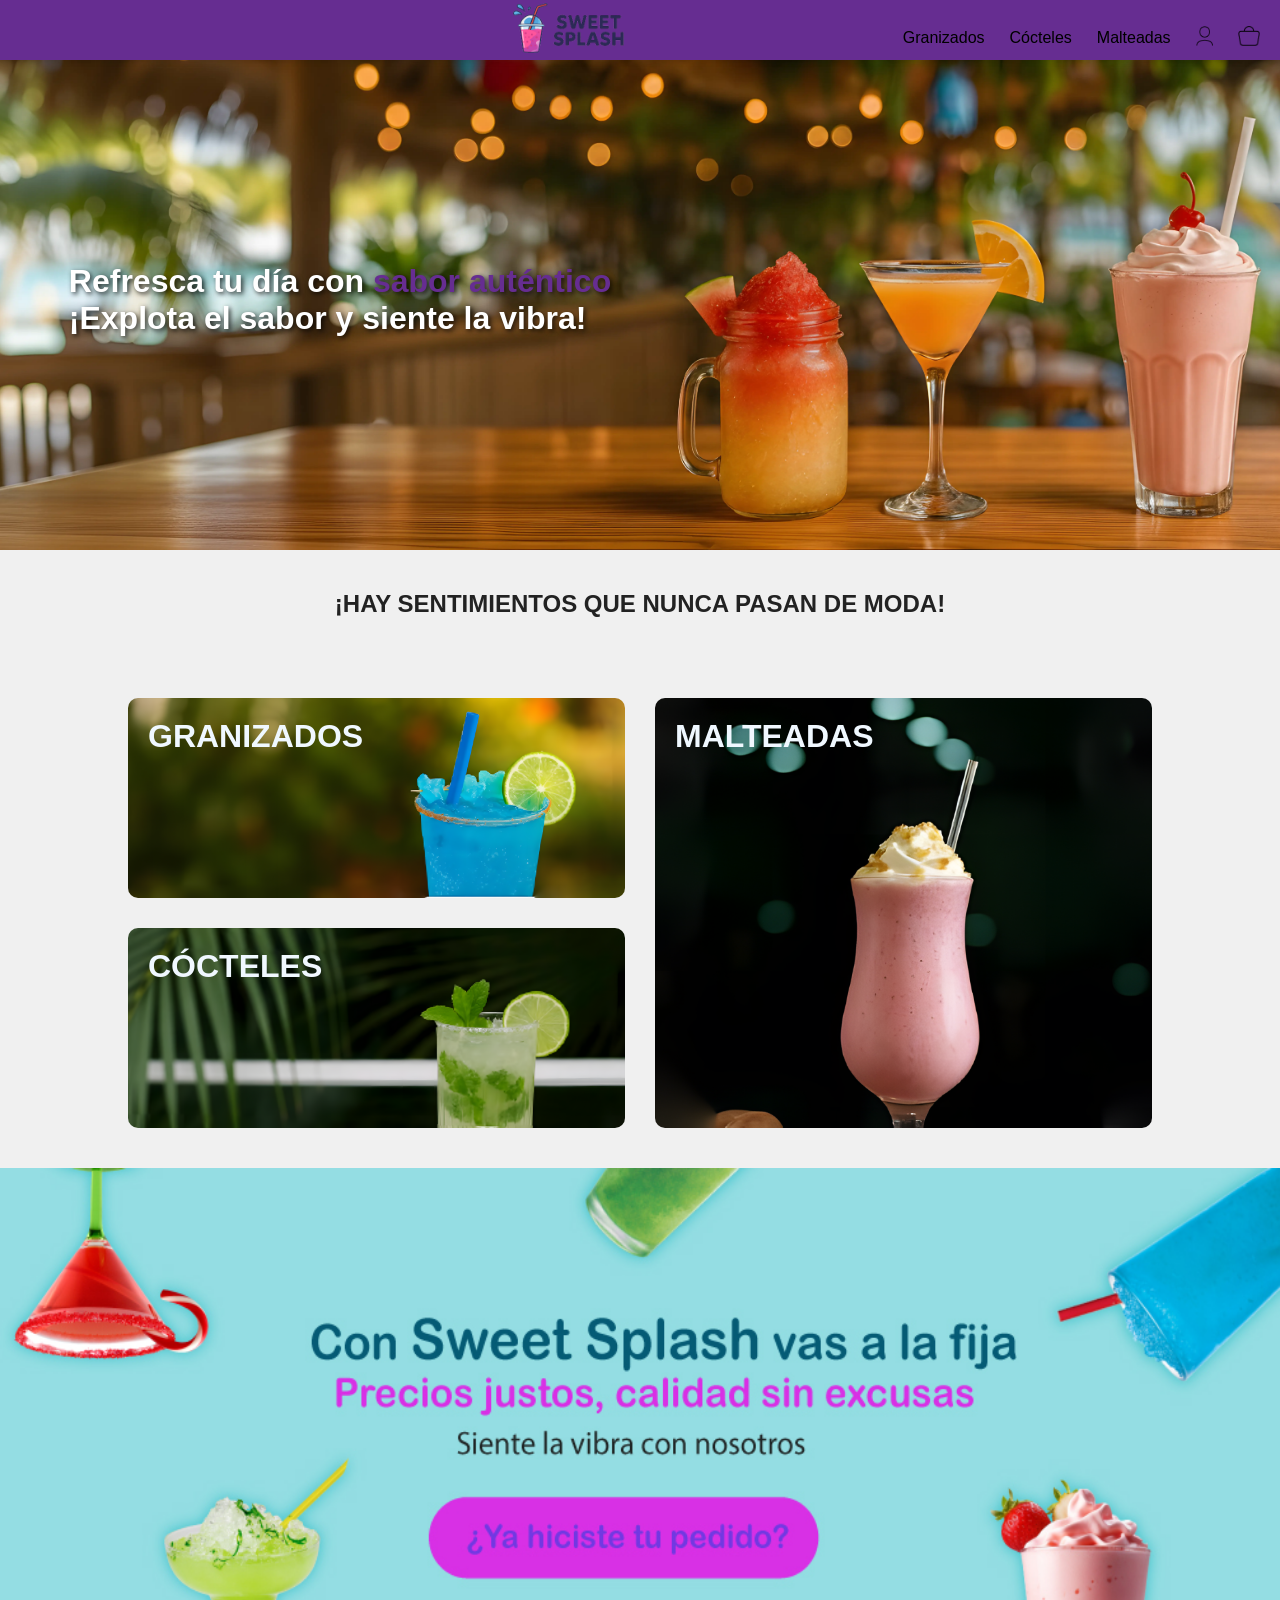
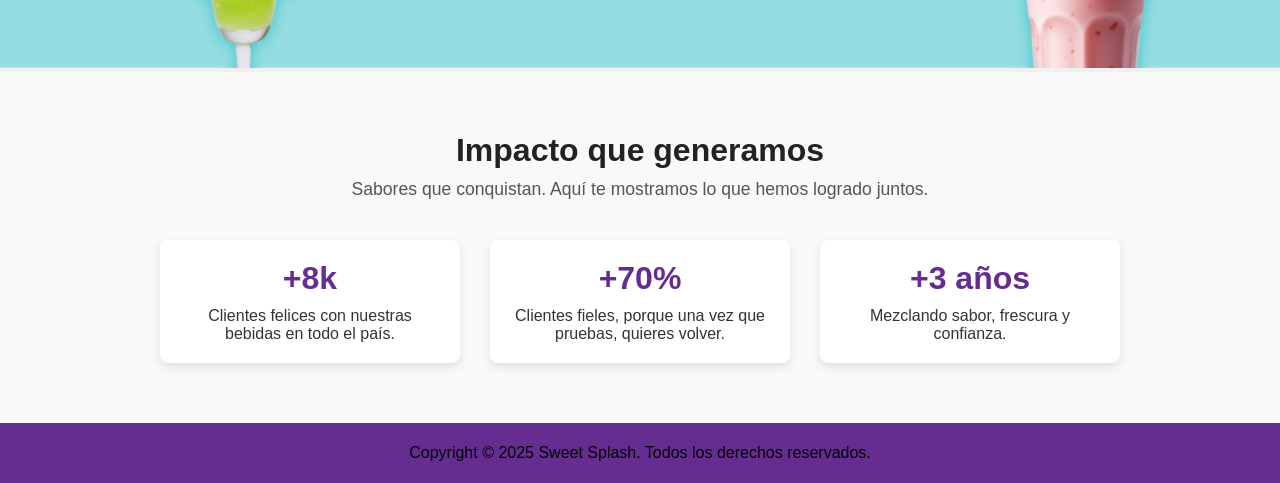
==== index.html @ 85fb318b "Publica el front-end de Sweet Splash y documenta el proyecto" ====
<!DOCTYPE html>
<html lang="en">
<head>
    <meta charset="UTF-8">
    <meta name="viewport" content="width=device-width, initial-scale=1.0">
    <title>Sweet Splash</title>
    <link rel="stylesheet" href="style.css">
</head>
<header>
    <ul class="opciones">
        <il class="logo"><a href="index.html"><img height="60px" src="img/LogoPng.webp"></a></il>
        <li class="paginas" ><a href="granizados.html">Granizados</a></li>
        <li class="paginas" ><a href="cocteles.html" >Cócteles</a></li>
        <li class="paginas"><a href="malteadas.html">Malteadas</a></li>
        <li class="paginas"><img class="iconos" src="img/loginweb.webp"></li>
        <li class="paginas"><img class="iconos" src="img/carrito.webp"></li>
    </ul> 
</header>
<body>
    <div class="banner-home" style="background-image: url(img2/banner_home.webp);">
        <div class ="contenedor-textos">
            <div>
                <h1 style="color: white;">
                    Refresca tu día con <span style="color: #662D91;">sabor auténtico</span>
                </h1>
                    <h1 style="color: white;">
                    ¡Explota el sabor y siente la vibra!
                </h1>
            </div>
        </div>
    </div>
    <h2 class="titulo2">¡HAY SENTIMIENTOS QUE NUNCA PASAN DE MODA!</h2>
    <div class="contenedor-categorias">
        <div class="categoria-fila1">
            <div class="card" style="background-image: url(img2/categoria-granizado2.png);" onclick="location.href='granizados.html'">
                <h1 class="titulos-categorias">GRANIZADOS</h1>
            </div>
            <div class="card" style=" background-image: url(img2/categoria-coctel2.png);" onclick="location.href='cocteles.html'">
                <h1 class="titulos-categorias">CÓCTELES</h1>
            </div>
        </div>
        <div class="card" style="background-image: url(img2/categoria-malteadas2.png);" onclick="location.href='malteadas.html'">
            <h1 class="titulos-categorias">MALTEADAS</h1>
        </div>

    </div>
    <img class="banner2" src="img2/banner-final.jpg">

<section class="impacto">
  <div class="contenedor">
    <h2 class="titulo-impacto">Impacto que generamos</h2>
    <p class="descripcion-impacto">
      Sabores que conquistan. Aquí te mostramos lo que hemos logrado juntos.
    </p>

    <div class="bloques">
      <div class="bloque">
        <h3>+8k</h3>
        <p>Clientes felices con nuestras bebidas en todo el país.</p>
      </div>
      <div class="bloque">
        <h3>+70%</h3>
        <p>Clientes fieles, porque una vez que pruebas, quieres volver.</p>
      </div>
      <div class="bloque">
        <h3>+3 años</h3>
        <p>Mezclando sabor, frescura y confianza.</p>
      </div>
    </div>
  </div>
</section>


    <footer>
        <div class="footer">
            <p>Copyright © 2025 Sweet Splash. Todos los derechos reservados.</p>
        </div>
    </footer>
    
</body>
</html>
---- style.css ----
@font-face {
font-family:'AcroterionJF' ;
src: url(fonts/Acroterion\ JF\ Regular.ttf);
}
@font-face {
    font-family: 'BenguiatProITCBook';
    src: url(fonts/fonnts.com-Benguiat-Pro-ITC-Book-.otf);
}
*{
    margin: 0;
    padding: 0;
    box-sizing: border-box;
}
body{
    font-family: Arial, sans-serif;
    background-color: #f0f0f0;
    margin: auto 0px;
    padding-top: 50px; /* espacio para que el contenido no quede tapado */
}
header {
    position: fixed;   
    top: 0;            
    left: 0;
    width: 100%;      
    background: #fff; 
    box-shadow: 0 2px 5px rgba(0,0,0,0.1); /* sombra para separar */
    z-index: 1000;     /* encima de todo */

    background-color: #662D91;
    height: 60px;
    display: flex;
    align-items: center;
    padding: 0 20px;
}
/* ======== HOME ======== */
.banner-home{
    width: 100%;
    height: 500px;
    background-size: cover;
    background-position: center;
    display: grid;
    grid-template-columns: 1fr 1fr;
    align-items: center;
    padding: 0 40px;
    box-sizing: border-box;
    overflow: hidden;
}
.banner-home h1{  
  text-shadow: 2px 2px 5px rgba(0, 0, 0, 0.8);
}

.titulo2 {
  color:#222;;  
  padding: 40px 20px;
  text-align: center;
}
.contenedor-categorias{
    width: 80%;
    max-width: 1200px;
    margin: auto;
    padding: 40px 0;
    display: grid;
    grid-template-columns: 1fr 1fr; 
    gap: 30px;
}
.categoria-fila1{
    display: grid;
    grid-template-columns: 1fr; 
    gap: 30px;
}
.card{
    border-radius: 10px;
	min-height: 200px;
	font-weight: bold;
	padding: 20px;
	position: relative;
	overflow: hidden;
	background-size: cover;
	background-position: center center;
    cursor: pointer;
}
.card:hover{
  transform: scale(1.05); 
  box-shadow: 0 8px 20px rgba(0,0,0,0.2); 
}


.titulos-categorias{
    color: aliceblue;
}

.banner2 {
    width: 100%;
    max-width: 2800px;
    height: 500px;
    background-size: cover;
    background-position: center;
}
.impacto {
  background: #f9f9f9;
  padding: 60px 20px;
  text-align: center;
}

.impacto .titulo-impacto {
  font-size: 2rem;
  margin-bottom: 10px;
  color: #222;
}

.impacto .descripcion-impacto {
  font-size: 1.1rem;
  margin-bottom: 40px;
  color: #555;
}

.bloques {
  display: flex;
  justify-content: center;
  gap: 30px;
  flex-wrap: wrap;
}

.bloque {
  background: white;
  border-radius: 8px;
  padding: 20px;
  flex: 1;
  min-width: 220px;
  max-width: 300px;
  box-shadow: 0 4px 10px rgba(0,0,0,0.1);
}

.bloque h3 {
  font-size: 2rem;
  color: #662D91;
  margin-bottom: 10px;
}

.bloque p {
  font-size: 1rem;
  color: #333;
}



/* izquierda vacía */
.left-space {
    flex: 1;
}

/* centro: logo */
.logo {
    flex: 1;
    display: flex;
    justify-content: center;
    align-items: center;
    gap: 10px;
    margin-left: 20%;
}

.logo img {
    height: 50px;
}

/* derecha: links + iconos */
.opciones {
    flex: 1;
    display: flex;
    justify-content: flex-end; 
    align-items: center;
    gap: 25px; 
    list-style: none;
    margin: 0;
    padding: 0;
}

/* le dimos color a los links*/
.opciones a {
    color: black;
    text-decoration: none;
    font-weight: none;
}

.iconos {
    height: 20px;
}

.paginas{
    margin-top: 15px;
    top: 50px;
}

*{
    margin: 0px ;
}
/* ======== BANNER ======== */
.banner {
    width: 100%;
    height: 260px;
    background-size: cover;
    background-position: center;
    display: grid;
    grid-template-columns: 1fr 1fr;
    align-items: center;
    padding: 0 40px;
    box-sizing: border-box;
    overflow: hidden;
}


/* ======== columna izquierda ======== */
.contenedor-textos {
    display: flex;
    flex-direction: column;
    align-items: center;
    justify-content: center;
}

.textos {
    display: flex;
    flex-direction: column;
    gap: 3px;
}

.textos h1:first-child {
    font-family: "Georgia", serif;
    font-size: 35px;
    text-align: center;
    color: #2a1c32;
    margin: 0;
}

.textos h1:nth-child(2) {
    font-family: "Georgia", serif;
    font-size: 55px;
    text-align: center;
    color: #2a1c32;
    font-weight: bold;
    margin: -10px 0 0 0;
}


/* -------- BOTONES -------- */
.botones {
    display: flex;
    gap: 20px;
    margin-top: 20px;
}    
.botones h2 {
    font-family: Arial, sans-serif;
    font-size: 15px;
    padding: 8px 26px;
    border-radius: 4px;
    cursor: pointer;
    text-align: center;
}

/* Botón 1 */
.botones h2:first-child {
    background-color: #7e3dbd;
    color: white;
}
.botones h2:first-child:hover{
    background-color: #662D91;
    color: #f0f0f0;
}

/* Botón 2 */
.botones h2:last-child {
    border: 2px solid #7e3dbd;
    color: #7e3dbd;
}
.botones h2:last-child:hover{
    background-color: #662D91;
    color: #f0f0f0;

}

/* ======== COLUMNA DERECHA ======== */
.contenedor-circulos {
    height: 100%;
    display: flex;
    /*justify-content: center;
    align-items: center;*/
}

.circulos {
    position: relative;
    width: 350px;
    height: 260px;
    display: flex;
    justify-content: center;
    align-items: center;
}


/* ----- CÍRCULO GRANDE ----- */
.circulos-f2 img {
    position: absolute;
    width: 260px;
    height: 260px;
    object-fit: cover;
    border-radius: 50%;
    right: -340px;
    top: -70px;
    bottom: 0;
    z-index: 1;
}


/* ----- CÍRCULOS PEQUEÑOS ----- */
.circulos-f1 {
    position: relative;
    width: 100%;
    height: 100%;
}

.circulos-f1 img {
    position: absolute;
    width: 80px;
    height: 80px;
    border-radius: 50%;
    object-fit: cover;
    z-index: 2;
}


/* Posiciones circulos */
.circulos-f1 img:nth-child(1) { /* granizado */
    top: 10px;
    right: -20px;
}

.circulos-f1 img:nth-child(2) { /* coctel */
    top: 100px;
    right: -50px;
}

.circulos-f1 img:nth-child(3) { /* malteada */
    width: 115px;
    height: 115px;
    bottom: -10px;
    right: -150px;
}

.todas_las_malteadas{
    display: flex;
    justify-content: center;
    gap: 20px;
    margin: 70px;
}

.malteadas{
    
    width: 200px;
    height: 200px;
    background-color: white;
    border: 2px solid #ccc;
    border-radius: 10px;
    box-shadow: 0 2px 5px rgba(0, 0, 0, 0.2);
    cursor: pointer;
}

.malteadas img {
  width: 100%;
  height: 125px;              /* imagen más pequeña para dejar espacio abajo */
  object-fit: cover;
  border-radius: 8px;
  padding-left: 40px;
  padding-right: 40px;
  padding-top: 10px;
  

}

.malteadas h4 {
  margin: 8px 0 4px;
  font-size: 16px;
  color: #333;
  text-align: center;
}

.malteadas p {
  margin: 0;
  font-size: 14px;
  color: #555;
  text-align: center;
}

/* Pie de pagina*/
.footer{
    height: 60px;
    text-align: center;
    background-color: #662D91;
    display: flex;         
    justify-content: center;
    align-items: center;
    
}
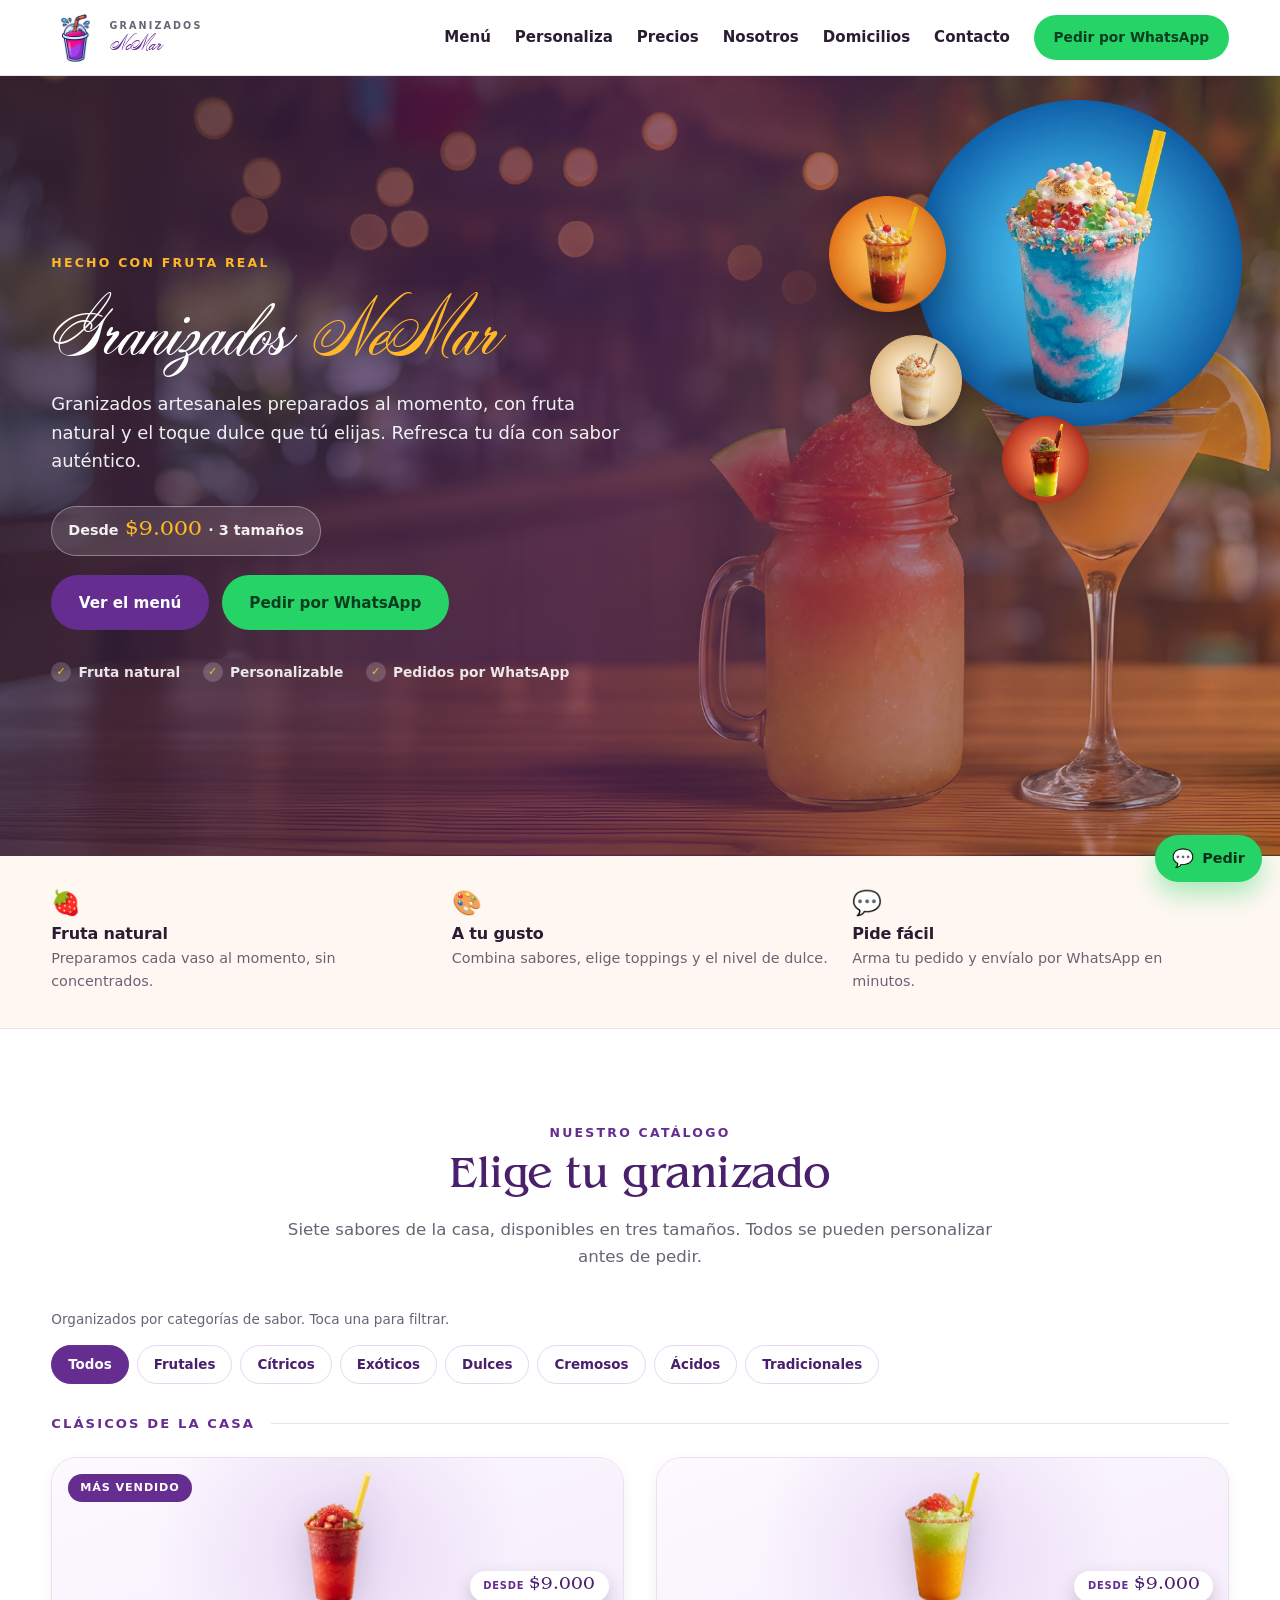
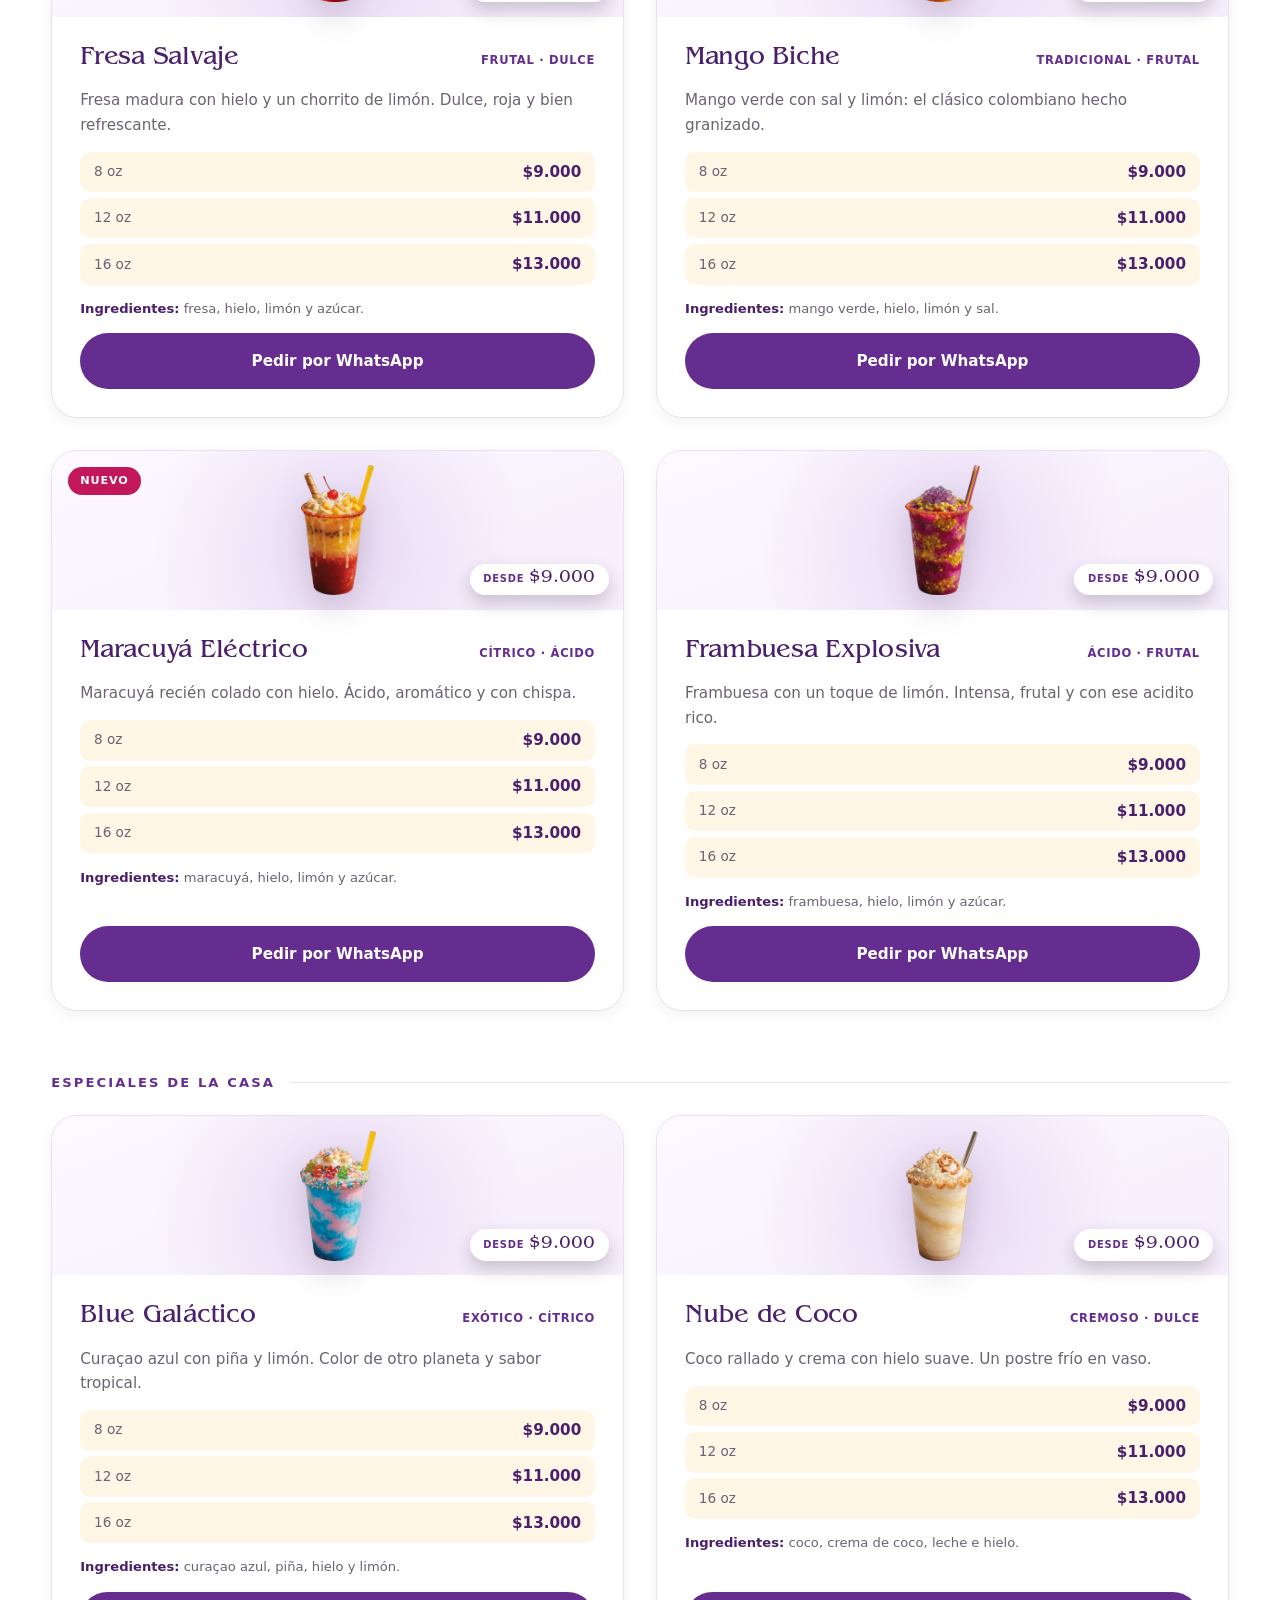
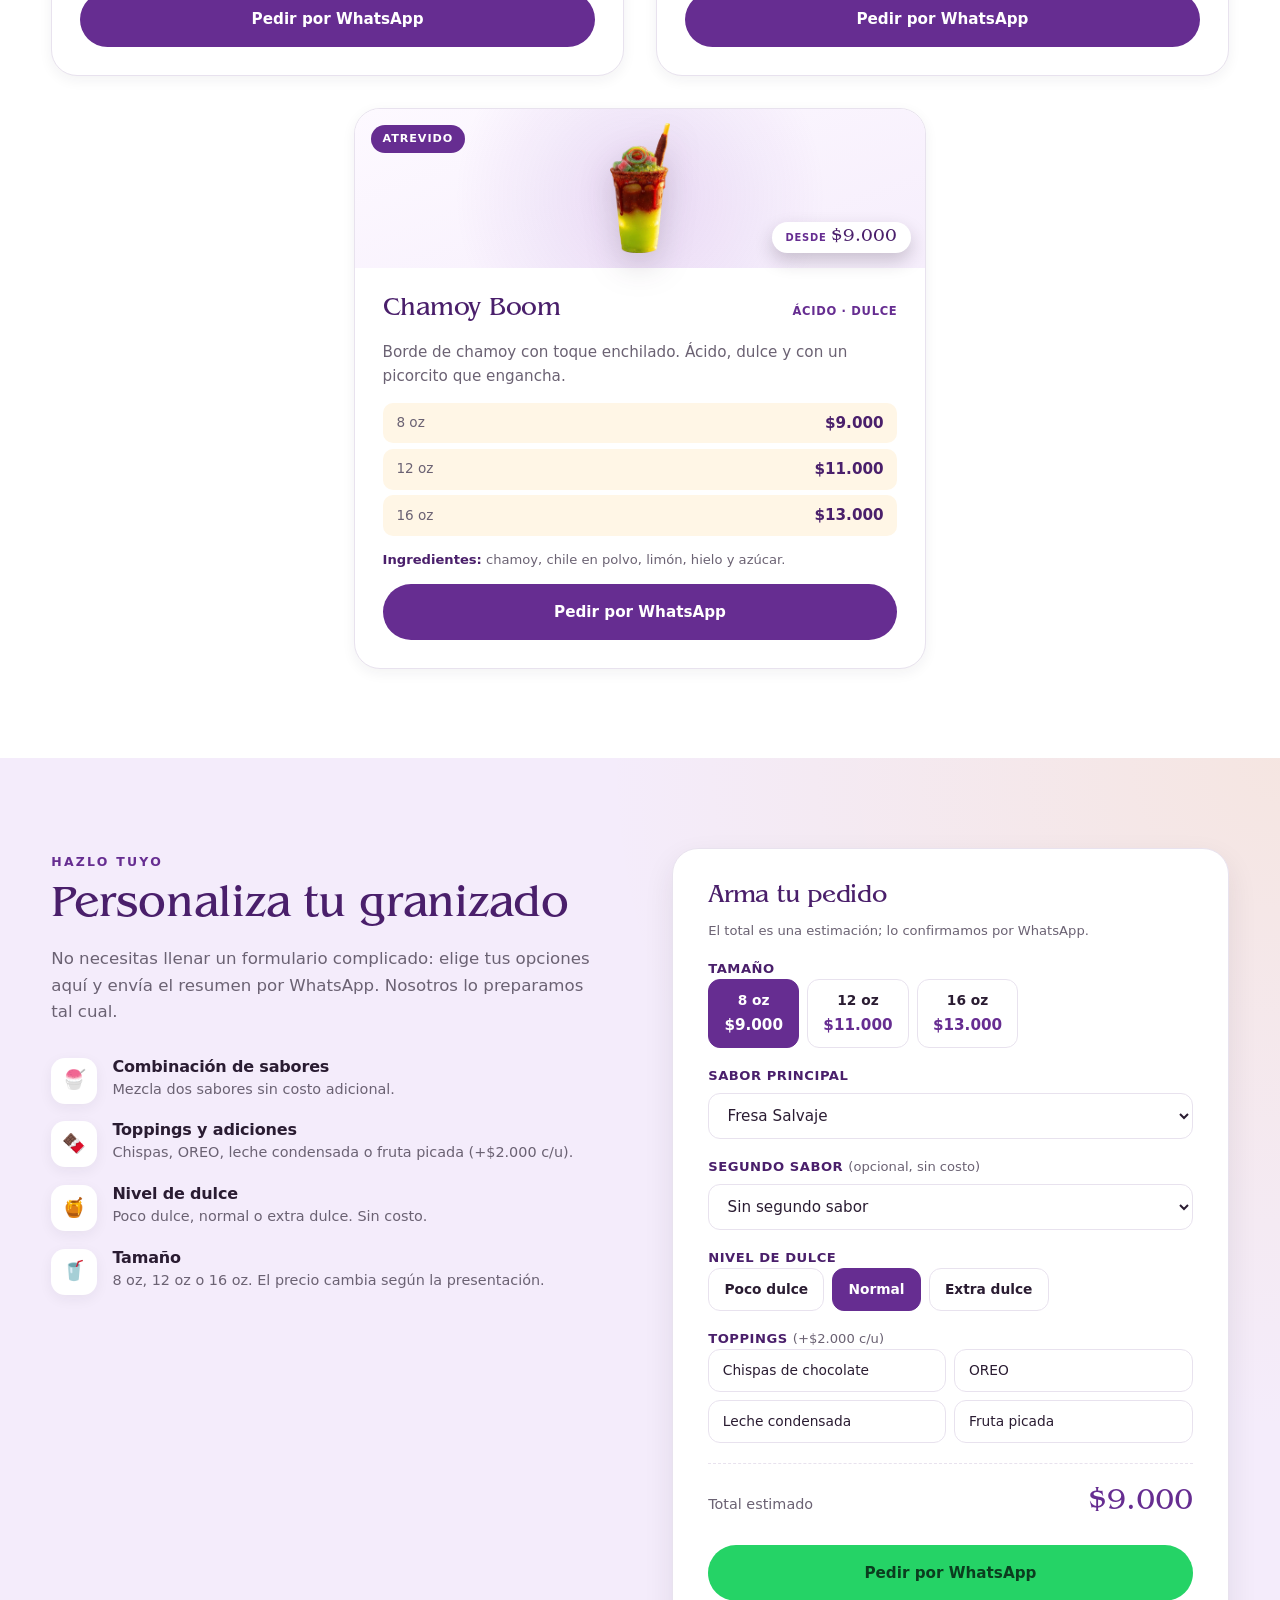
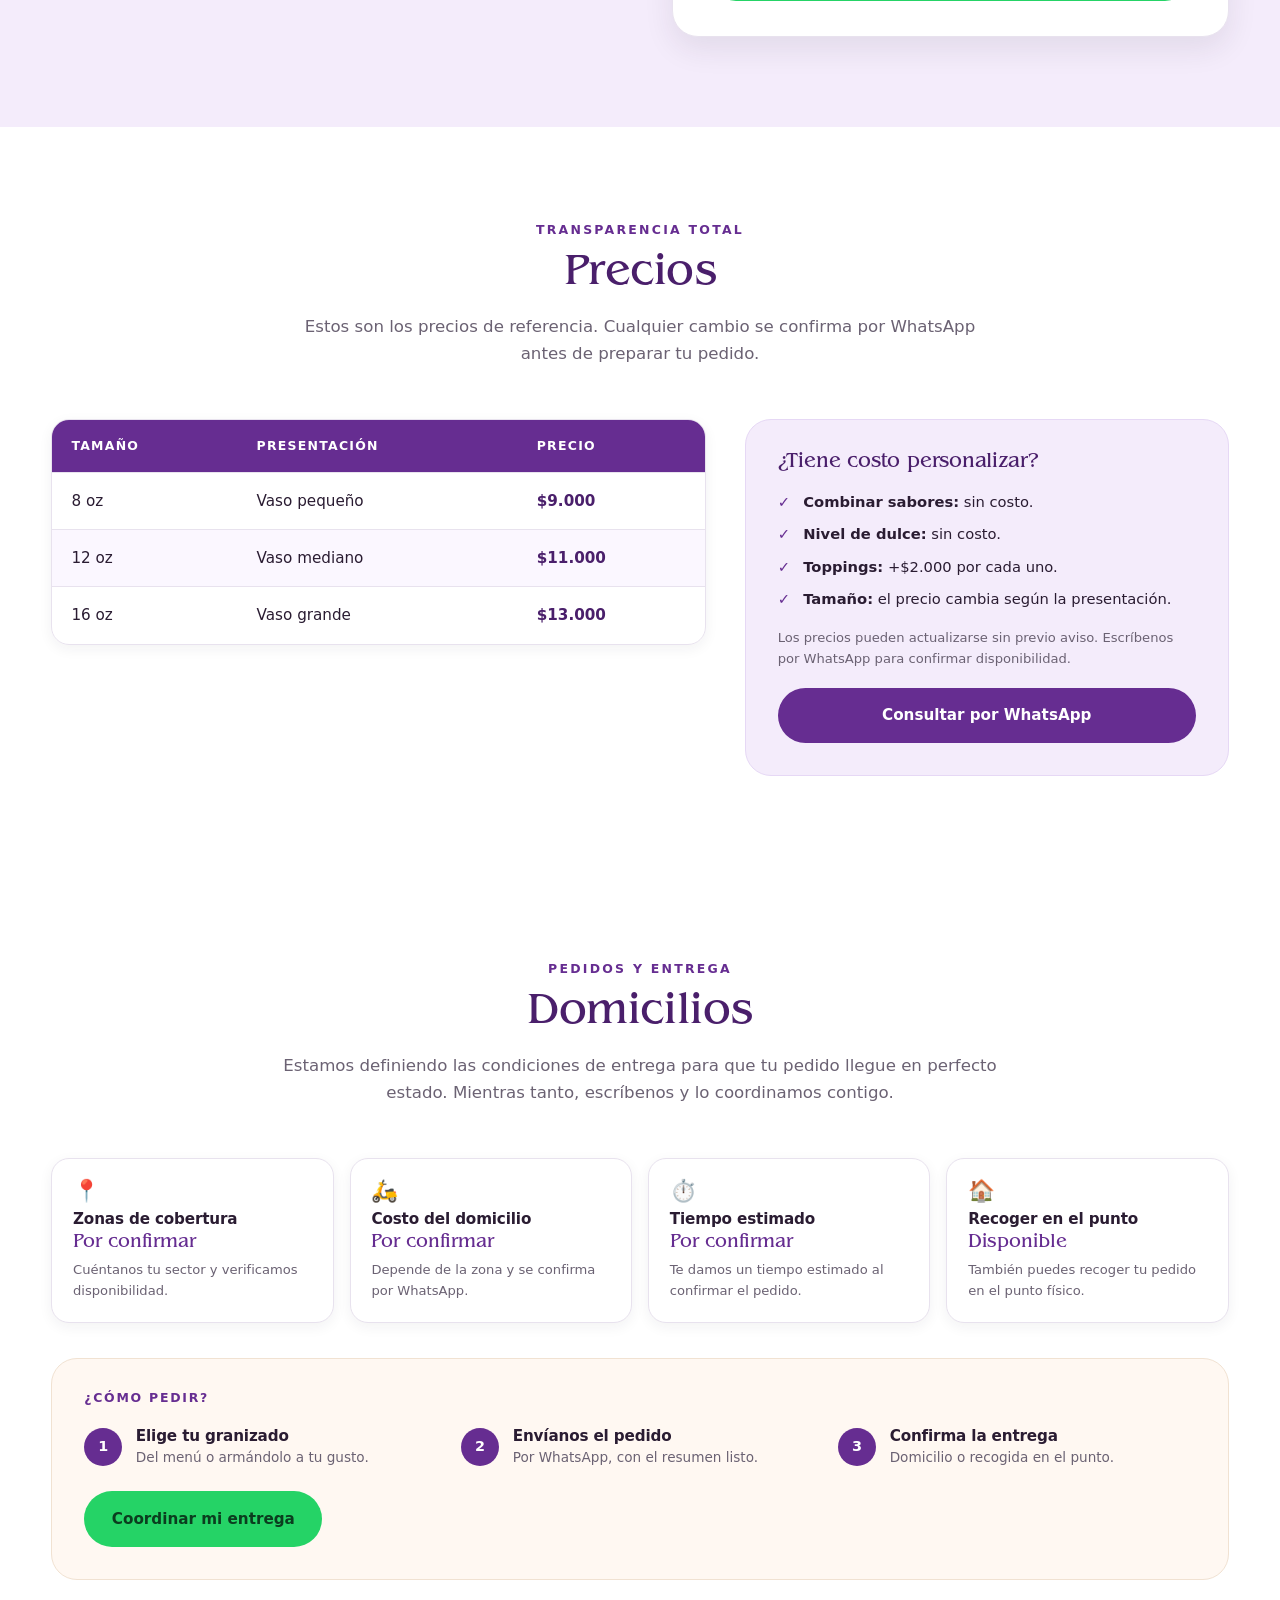
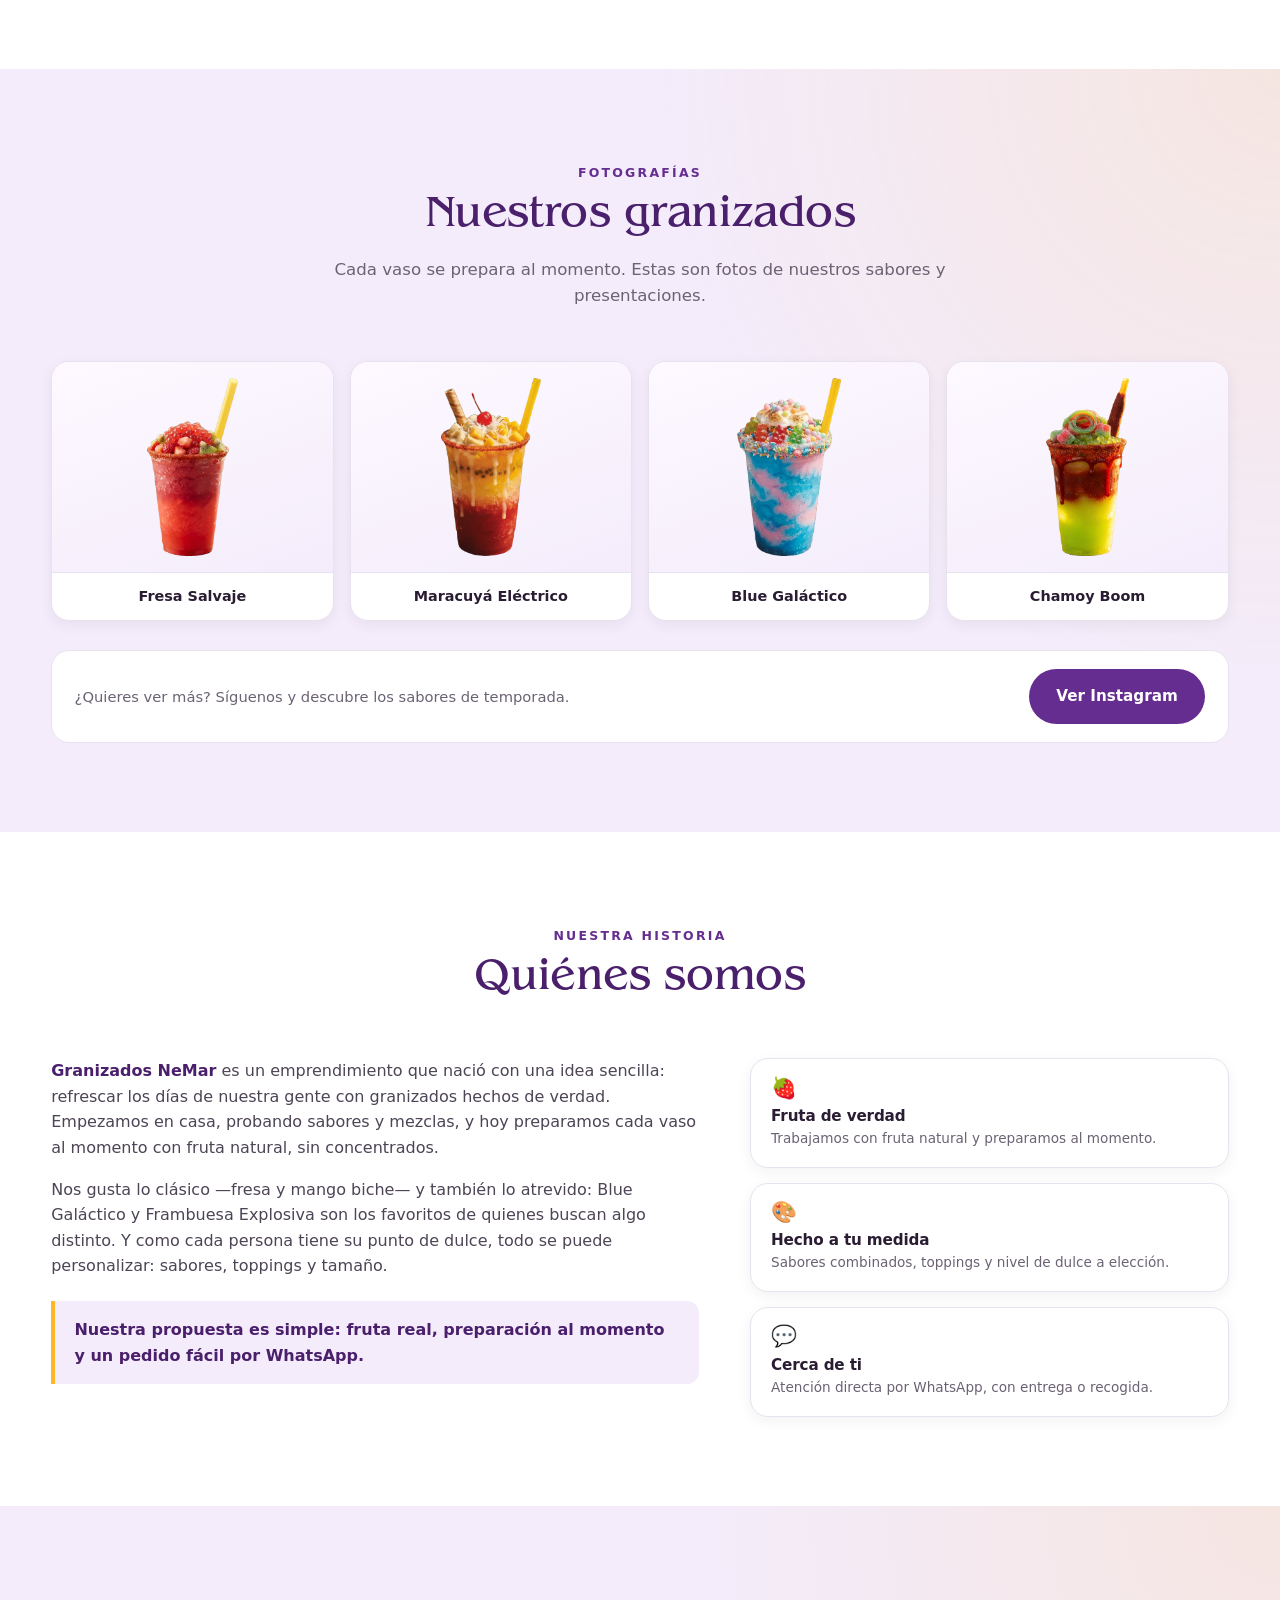
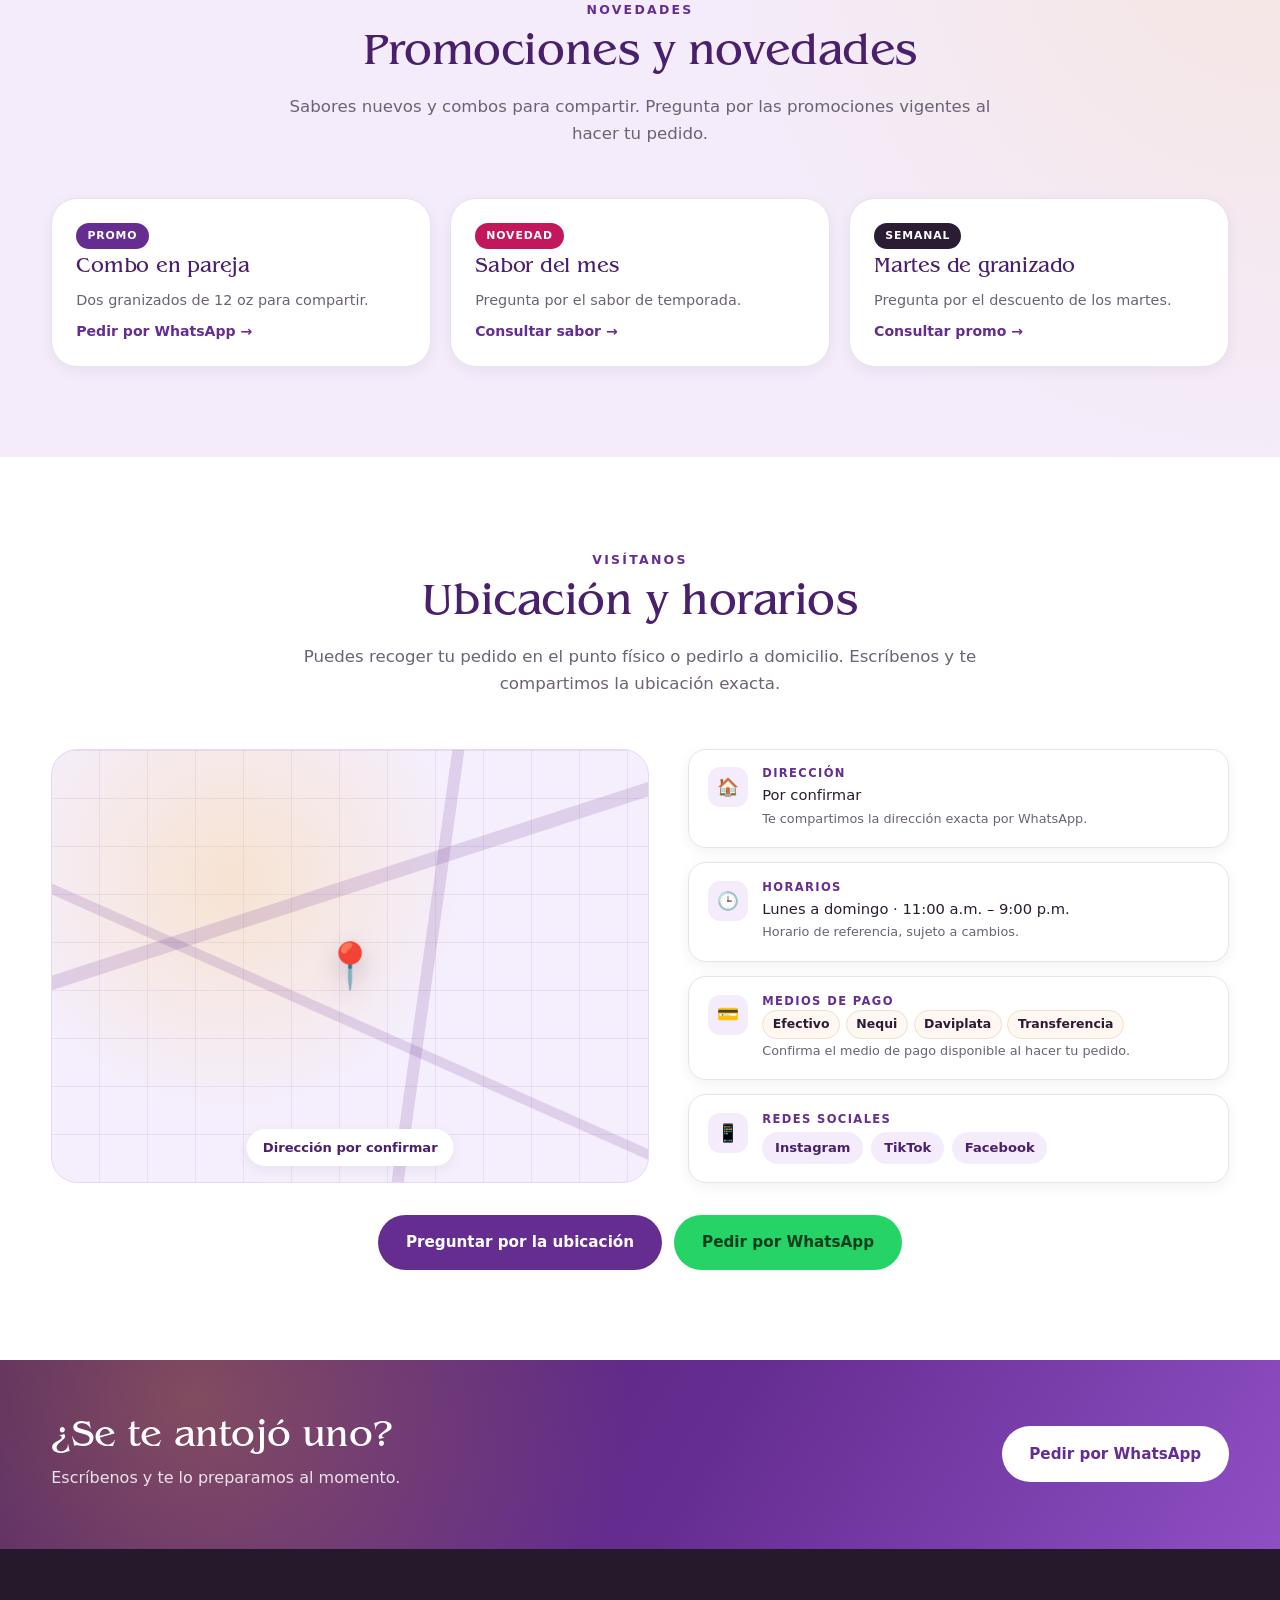
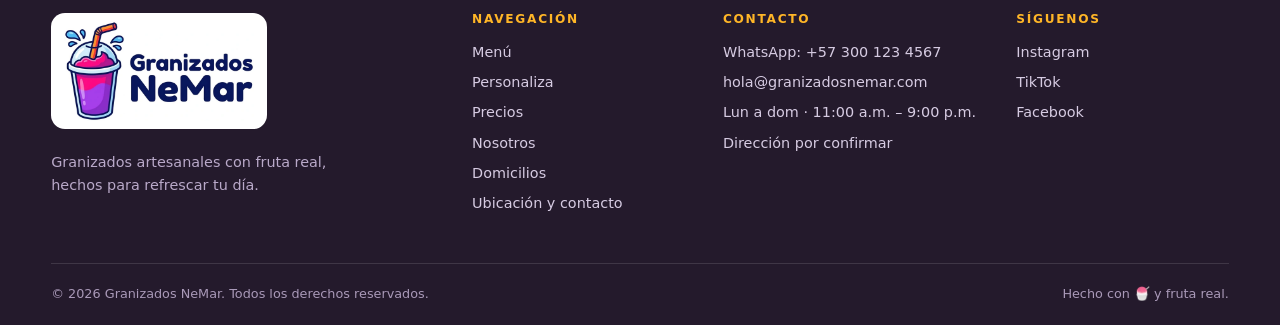
==== commit 4c2088c2: "Publica rediseño de Granizados NeMar con 7 sabores y círculos del hero" ====
--- a/index.html
+++ b/index.html
@@ -1,81 +1,877 @@
 <!DOCTYPE html>
-<html lang="en">
+<html lang="es">
 <head>
-    <meta charset="UTF-8">
-    <meta name="viewport" content="width=device-width, initial-scale=1.0">
-    <title>Sweet Splash</title>
-    <link rel="stylesheet" href="style.css">
+  <meta charset="UTF-8">
+  <meta name="viewport" content="width=device-width, initial-scale=1.0">
+  <title>Granizados NeMar | Granizados artesanales con fruta real</title>
+  <meta name="description" content="Granizados NeMar: granizados artesanales preparados al momento con fruta natural. Elige sabores, toppings y nivel de dulce. Pide por WhatsApp.">
+  <meta name="theme-color" content="#662D91">
+  <link rel="stylesheet" href="styles.css?v=11">
 </head>
-<header>
-    <ul class="opciones">
-        <il class="logo"><a href="index.html"><img height="60px" src="img/LogoPng.webp"></a></il>
-        <li class="paginas" ><a href="granizados.html">Granizados</a></li>
-        <li class="paginas" ><a href="cocteles.html" >Cócteles</a></li>
-        <li class="paginas"><a href="malteadas.html">Malteadas</a></li>
-        <li class="paginas"><img class="iconos" src="img/loginweb.webp"></li>
-        <li class="paginas"><img class="iconos" src="img/carrito.webp"></li>
-    </ul> 
-</header>
 <body>
-    <div class="banner-home" style="background-image: url(img2/banner_home.webp);">
-        <div class ="contenedor-textos">
-            <div>
-                <h1 style="color: white;">
-                    Refresca tu día con <span style="color: #662D91;">sabor auténtico</span>
-                </h1>
-                    <h1 style="color: white;">
-                    ¡Explota el sabor y siente la vibra!
-                </h1>
+  <a class="skip-link" href="#menu">Saltar al menú</a>
+
+  <!-- ================= HEADER ================= -->
+  <header class="site-header" id="site-header">
+    <div class="container header-inner">
+      <a class="brand" href="#inicio" aria-label="Granizados NeMar, ir al inicio">
+        <img src="assets/img/logo-nemar-icono.webp" alt="Logo de Granizados NeMar" width="48" height="48">
+        <span class="brand-text">
+          <span class="brand-top">Granizados</span>
+          <span class="brand-bottom">NeMar</span>
+        </span>
+      </a>
+
+      <button class="nav-toggle" id="nav-toggle" aria-expanded="false" aria-controls="nav" aria-label="Abrir menú de navegación">
+        <span></span><span></span><span></span>
+      </button>
+
+      <nav class="nav" id="nav" aria-label="Navegación principal">
+        <a href="#menu">Menú</a>
+        <a href="#personaliza">Personaliza</a>
+        <a href="#precios">Precios</a>
+        <a href="#nosotros">Nosotros</a>
+        <a href="#domicilios">Domicilios</a>
+        <a href="#contacto">Contacto</a>
+        <a class="btn btn-wa btn-sm" href="#"
+           data-wa="Hola, quiero hacer un pedido de granizados 🍧">Pedir por WhatsApp</a>
+      </nav>
+    </div>
+  </header>
+
+  <main>
+    <!-- ================= HERO / INICIO ================= -->
+    <section class="hero" id="inicio">
+      <div class="hero-overlay" aria-hidden="true"></div>
+      <div class="container hero-grid">
+        <div class="hero-copy">
+          <p class="eyebrow">Hecho con fruta real</p>
+          <h1 class="hero-title">
+            <span class="hero-brand">Granizados</span>
+            <span class="hero-brand-alt">NeMar</span>
+          </h1>
+          <p class="hero-lead">
+            Granizados artesanales preparados al momento, con fruta natural
+            y el toque dulce que tú elijas. Refresca tu día con sabor auténtico.
+          </p>
+          <p class="hero-price">Desde <strong>$9.000</strong> · 3 tamaños</p>
+          <div class="hero-actions">
+            <a class="btn btn-primary" href="#menu">Ver el menú</a>
+            <a class="btn btn-wa" href="#"
+               data-wa="Hola, quiero hacer un pedido de granizados 🍧">Pedir por WhatsApp</a>
+          </div>
+          <ul class="hero-badges">
+            <li>Fruta natural</li>
+            <li>Personalizable</li>
+            <li>Pedidos por WhatsApp</li>
+          </ul>
+        </div>
+
+        <div class="hero-art" aria-hidden="true">
+          <img class="hero-circle" src="assets/img/circulo-blue-galactico.webp" alt="">
+          <img class="hero-circle-sm hero-circle-sm--1" src="assets/img/circulo-nube-de-coco.webp" alt="">
+          <img class="hero-circle-sm hero-circle-sm--2" src="assets/img/circulo-maracuya-electrico.webp" alt="">
+          <img class="hero-circle-sm hero-circle-sm--3" src="assets/img/circulo-chamoy-boom.webp" alt="">
+        </div>
+      </div>
+    </section>
+
+    <!-- ================= BENEFICIOS ================= -->
+    <section class="benefits" aria-label="Por qué elegirnos">
+      <div class="container benefits-grid">
+        <article class="benefit">
+          <span class="benefit-icon" aria-hidden="true">🍓</span>
+          <h2>Fruta natural</h2>
+          <p>Preparamos cada vaso al momento, sin concentrados.</p>
+        </article>
+        <article class="benefit">
+          <span class="benefit-icon" aria-hidden="true">🎨</span>
+          <h2>A tu gusto</h2>
+          <p>Combina sabores, elige toppings y el nivel de dulce.</p>
+        </article>
+        <article class="benefit">
+          <span class="benefit-icon" aria-hidden="true">💬</span>
+          <h2>Pide fácil</h2>
+          <p>Arma tu pedido y envíalo por WhatsApp en minutos.</p>
+        </article>
+      </div>
+    </section>
+
+    <!-- ================= MENÚ ================= -->
+    <section class="section" id="menu">
+      <div class="container">
+        <header class="section-head">
+          <p class="eyebrow eyebrow--dark">Nuestro catálogo</p>
+          <h2 class="section-title">Elige tu granizado</h2>
+          <p class="section-sub">
+            Siete sabores de la casa, disponibles en tres tamaños.
+            Todos se pueden personalizar antes de pedir.
+          </p>
+        </header>
+
+        <p class="filter-hint">Organizados por categorías de sabor. Toca una para filtrar.</p>
+
+        <div class="flavor-filters" role="group" aria-label="Filtrar granizados por tipo de sabor">
+          <button type="button" class="filter-chip is-active" data-filter="todos" aria-pressed="true">Todos</button>
+          <button type="button" class="filter-chip" data-filter="frutal" aria-pressed="false">Frutales</button>
+          <button type="button" class="filter-chip" data-filter="citrico" aria-pressed="false">Cítricos</button>
+          <button type="button" class="filter-chip" data-filter="exotico" aria-pressed="false">Exóticos</button>
+          <button type="button" class="filter-chip" data-filter="dulce" aria-pressed="false">Dulces</button>
+          <button type="button" class="filter-chip" data-filter="cremoso" aria-pressed="false">Cremosos</button>
+          <button type="button" class="filter-chip" data-filter="acido" aria-pressed="false">Ácidos</button>
+          <button type="button" class="filter-chip" data-filter="tradicional" aria-pressed="false">Tradicionales</button>
+        </div>
+
+        <p class="filter-empty" id="filter-empty" hidden>
+          Todavía no tenemos granizados en esta categoría. Pregúntanos por WhatsApp.
+        </p>
+
+        <div class="menu-group">
+          <h3 class="menu-group-title"><span>Clásicos de la casa</span></h3>
+          <div class="product-grid">
+            <!-- Fresa Salvaje -->
+            <article class="product-card" data-cats="frutal dulce">
+              <div class="product-media">
+                <span class="tag">Más vendido</span>
+                <img src="assets/img/fresa-salvaje.webp" alt="Granizado de fresa salvaje" loading="lazy">
+                <span class="price-badge"><small>Desde</small>$9.000</span>
+              </div>
+              <div class="product-body">
+                <div class="product-head">
+                  <h4 class="product-name">Fresa Salvaje</h4>
+                  <p class="product-cats">Frutal · Dulce</p>
+                </div>
+                <p class="product-desc">
+                  Fresa madura con hielo y un chorrito de limón. Dulce, roja y bien refrescante.
+                </p>
+                <ul class="size-list" aria-label="Precios de Fresa Salvaje por tamaño">
+                  <li><button type="button" class="size-option" data-product="Fresa Salvaje" data-size="8 oz" data-price="9000"><span>8 oz</span><b>$9.000</b></button></li>
+                  <li><button type="button" class="size-option" data-product="Fresa Salvaje" data-size="12 oz" data-price="11000"><span>12 oz</span><b>$11.000</b></button></li>
+                  <li><button type="button" class="size-option" data-product="Fresa Salvaje" data-size="16 oz" data-price="13000"><span>16 oz</span><b>$13.000</b></button></li>
+                </ul>
+                <p class="product-ingredients"><strong>Ingredientes:</strong> fresa, hielo, limón y azúcar.</p>
+                <button class="btn btn-primary btn-block" data-product="Fresa Salvaje">
+                  Pedir por WhatsApp
+                </button>
+              </div>
+            </article>
+            <!-- Mango Biche -->
+            <article class="product-card" data-cats="tradicional frutal citrico acido">
+              <div class="product-media">
+                <img src="assets/img/mango-biche.webp" alt="Granizado de mango biche" loading="lazy">
+                <span class="price-badge"><small>Desde</small>$9.000</span>
+              </div>
+              <div class="product-body">
+                <div class="product-head">
+                  <h4 class="product-name">Mango Biche</h4>
+                  <p class="product-cats">Tradicional · Frutal</p>
+                </div>
+                <p class="product-desc">
+                  Mango verde con sal y limón: el clásico colombiano hecho granizado.
+                </p>
+                <ul class="size-list" aria-label="Precios de Mango Biche por tamaño">
+                  <li><button type="button" class="size-option" data-product="Mango Biche" data-size="8 oz" data-price="9000"><span>8 oz</span><b>$9.000</b></button></li>
+                  <li><button type="button" class="size-option" data-product="Mango Biche" data-size="12 oz" data-price="11000"><span>12 oz</span><b>$11.000</b></button></li>
+                  <li><button type="button" class="size-option" data-product="Mango Biche" data-size="16 oz" data-price="13000"><span>16 oz</span><b>$13.000</b></button></li>
+                </ul>
+                <p class="product-ingredients"><strong>Ingredientes:</strong> mango verde, hielo, limón y sal.</p>
+                <button class="btn btn-primary btn-block" data-product="Mango Biche">
+                  Pedir por WhatsApp
+                </button>
+              </div>
+            </article>
+            <!-- Maracuyá Eléctrico -->
+            <article class="product-card" data-cats="citrico acido">
+              <div class="product-media">
+                <span class="tag tag--pink">Nuevo</span>
+                <img src="assets/img/maracuya-electrico.webp" alt="Granizado de maracuyá eléctrico" loading="lazy">
+                <span class="price-badge"><small>Desde</small>$9.000</span>
+              </div>
+              <div class="product-body">
+                <div class="product-head">
+                  <h4 class="product-name">Maracuyá Eléctrico</h4>
+                  <p class="product-cats">Cítrico · Ácido</p>
+                </div>
+                <p class="product-desc">
+                  Maracuyá recién colado con hielo. Ácido, aromático y con chispa.
+                </p>
+                <ul class="size-list" aria-label="Precios de Maracuyá Eléctrico por tamaño">
+                  <li><button type="button" class="size-option" data-product="Maracuyá Eléctrico" data-size="8 oz" data-price="9000"><span>8 oz</span><b>$9.000</b></button></li>
+                  <li><button type="button" class="size-option" data-product="Maracuyá Eléctrico" data-size="12 oz" data-price="11000"><span>12 oz</span><b>$11.000</b></button></li>
+                  <li><button type="button" class="size-option" data-product="Maracuyá Eléctrico" data-size="16 oz" data-price="13000"><span>16 oz</span><b>$13.000</b></button></li>
+                </ul>
+                <p class="product-ingredients"><strong>Ingredientes:</strong> maracuyá, hielo, limón y azúcar.</p>
+                <button class="btn btn-primary btn-block" data-product="Maracuyá Eléctrico">
+                  Pedir por WhatsApp
+                </button>
+              </div>
+            </article>
+            <!-- Frambuesa Explosiva -->
+            <article class="product-card" data-cats="acido frutal dulce">
+              <div class="product-media">
+                <img src="assets/img/mora-magnetica.webp" alt="Granizado de frambuesa explosiva" loading="lazy">
+                <span class="price-badge"><small>Desde</small>$9.000</span>
+              </div>
+              <div class="product-body">
+                <div class="product-head">
+                  <h4 class="product-name">Frambuesa Explosiva</h4>
+                  <p class="product-cats">Ácido · Frutal</p>
+                </div>
+                <p class="product-desc">
+                  Frambuesa con un toque de limón. Intensa, frutal y con ese acidito rico.
+                </p>
+                <ul class="size-list" aria-label="Precios de Frambuesa Explosiva por tamaño">
+                  <li><button type="button" class="size-option" data-product="Frambuesa Explosiva" data-size="8 oz" data-price="9000"><span>8 oz</span><b>$9.000</b></button></li>
+                  <li><button type="button" class="size-option" data-product="Frambuesa Explosiva" data-size="12 oz" data-price="11000"><span>12 oz</span><b>$11.000</b></button></li>
+                  <li><button type="button" class="size-option" data-product="Frambuesa Explosiva" data-size="16 oz" data-price="13000"><span>16 oz</span><b>$13.000</b></button></li>
+                </ul>
+                <p class="product-ingredients"><strong>Ingredientes:</strong> frambuesa, hielo, limón y azúcar.</p>
+                <button class="btn btn-primary btn-block" data-product="Frambuesa Explosiva">
+                  Pedir por WhatsApp
+                </button>
+              </div>
+            </article>
+          </div>
+        </div>
+
+        <div class="menu-group">
+          <h3 class="menu-group-title"><span>Especiales de la casa</span></h3>
+          <div class="product-grid">
+            <!-- Blue Galáctico -->
+            <article class="product-card" data-cats="exotico citrico dulce">
+              <div class="product-media">
+                <img src="assets/img/blue-galactico.webp" alt="Granizado de blue galáctico" loading="lazy">
+                <span class="price-badge"><small>Desde</small>$9.000</span>
+              </div>
+              <div class="product-body">
+                <div class="product-head">
+                  <h4 class="product-name">Blue Galáctico</h4>
+                  <p class="product-cats">Exótico · Cítrico</p>
+                </div>
+                <p class="product-desc">
+                  Curaçao azul con piña y limón. Color de otro planeta y sabor tropical.
+                </p>
+                <ul class="size-list" aria-label="Precios de Blue Galáctico por tamaño">
+                  <li><button type="button" class="size-option" data-product="Blue Galáctico" data-size="8 oz" data-price="9000"><span>8 oz</span><b>$9.000</b></button></li>
+                  <li><button type="button" class="size-option" data-product="Blue Galáctico" data-size="12 oz" data-price="11000"><span>12 oz</span><b>$11.000</b></button></li>
+                  <li><button type="button" class="size-option" data-product="Blue Galáctico" data-size="16 oz" data-price="13000"><span>16 oz</span><b>$13.000</b></button></li>
+                </ul>
+                <p class="product-ingredients"><strong>Ingredientes:</strong> curaçao azul, piña, hielo y limón.</p>
+                <button class="btn btn-primary btn-block" data-product="Blue Galáctico">
+                  Pedir por WhatsApp
+                </button>
+              </div>
+            </article>
+            <!-- Nube de Coco -->
+            <article class="product-card" data-cats="cremoso dulce">
+              <div class="product-media">
+                <img src="assets/img/nube-de-coco.webp" alt="Granizado de nube de coco" loading="lazy">
+                <span class="price-badge"><small>Desde</small>$9.000</span>
+              </div>
+              <div class="product-body">
+                <div class="product-head">
+                  <h4 class="product-name">Nube de Coco</h4>
+                  <p class="product-cats">Cremoso · Dulce</p>
+                </div>
+                <p class="product-desc">
+                  Coco rallado y crema con hielo suave. Un postre frío en vaso.
+                </p>
+                <ul class="size-list" aria-label="Precios de Nube de Coco por tamaño">
+                  <li><button type="button" class="size-option" data-product="Nube de Coco" data-size="8 oz" data-price="9000"><span>8 oz</span><b>$9.000</b></button></li>
+                  <li><button type="button" class="size-option" data-product="Nube de Coco" data-size="12 oz" data-price="11000"><span>12 oz</span><b>$11.000</b></button></li>
+                  <li><button type="button" class="size-option" data-product="Nube de Coco" data-size="16 oz" data-price="13000"><span>16 oz</span><b>$13.000</b></button></li>
+                </ul>
+                <p class="product-ingredients"><strong>Ingredientes:</strong> coco, crema de coco, leche e hielo.</p>
+                <button class="btn btn-primary btn-block" data-product="Nube de Coco">
+                  Pedir por WhatsApp
+                </button>
+              </div>
+            </article>
+            <!-- Chamoy Boom -->
+            <article class="product-card" data-cats="acido dulce">
+              <div class="product-media">
+                <span class="tag">Atrevido</span>
+                <img src="assets/img/chamoy-boom.webp" alt="Granizado de chamoy boom" loading="lazy">
+                <span class="price-badge"><small>Desde</small>$9.000</span>
+              </div>
+              <div class="product-body">
+                <div class="product-head">
+                  <h4 class="product-name">Chamoy Boom</h4>
+                  <p class="product-cats">Ácido · Dulce</p>
+                </div>
+                <p class="product-desc">
+                  Borde de chamoy con toque enchilado. Ácido, dulce y con un picorcito que engancha.
+                </p>
+                <ul class="size-list" aria-label="Precios de Chamoy Boom por tamaño">
+                  <li><button type="button" class="size-option" data-product="Chamoy Boom" data-size="8 oz" data-price="9000"><span>8 oz</span><b>$9.000</b></button></li>
+                  <li><button type="button" class="size-option" data-product="Chamoy Boom" data-size="12 oz" data-price="11000"><span>12 oz</span><b>$11.000</b></button></li>
+                  <li><button type="button" class="size-option" data-product="Chamoy Boom" data-size="16 oz" data-price="13000"><span>16 oz</span><b>$13.000</b></button></li>
+                </ul>
+                <p class="product-ingredients"><strong>Ingredientes:</strong> chamoy, chile en polvo, limón, hielo y azúcar.</p>
+                <button class="btn btn-primary btn-block" data-product="Chamoy Boom">
+                  Pedir por WhatsApp
+                </button>
+              </div>
+            </article>
+          </div>
+        </div>
+      </div>
+    </section>
+
+    <!-- ================= PERSONALIZACIÓN ================= -->
+    <section class="section section-alt" id="personaliza">
+      <div class="container split">
+        <div class="split-copy">
+          <p class="eyebrow eyebrow--dark">Hazlo tuyo</p>
+          <h2 class="section-title">Personaliza tu granizado</h2>
+          <p class="section-sub">
+            No necesitas llenar un formulario complicado: elige tus opciones
+            aquí y envía el resumen por WhatsApp. Nosotros lo preparamos tal cual.
+          </p>
+
+          <ul class="option-list">
+            <li>
+              <span class="option-icon" aria-hidden="true">🍧</span>
+              <div>
+                <h3>Combinación de sabores</h3>
+                <p>Mezcla dos sabores sin costo adicional.</p>
+              </div>
+            </li>
+            <li>
+              <span class="option-icon" aria-hidden="true">🍫</span>
+              <div>
+                <h3>Toppings y adiciones</h3>
+                <p>Chispas, OREO, leche condensada o fruta picada (+$2.000 c/u).</p>
+              </div>
+            </li>
+            <li>
+              <span class="option-icon" aria-hidden="true">🍯</span>
+              <div>
+                <h3>Nivel de dulce</h3>
+                <p>Poco dulce, normal o extra dulce. Sin costo.</p>
+              </div>
+            </li>
+            <li>
+              <span class="option-icon" aria-hidden="true">🥤</span>
+              <div>
+                <h3>Tamaño</h3>
+                <p>8 oz, 12 oz o 16 oz. El precio cambia según la presentación.</p>
+              </div>
+            </li>
+          </ul>
+        </div>
+
+        <form class="builder" id="builder" aria-labelledby="builder-title">
+          <h3 class="builder-title" id="builder-title">Arma tu pedido</h3>
+          <p class="builder-note">El total es una estimación; lo confirmamos por WhatsApp.</p>
+
+          <fieldset class="field">
+            <legend>Tamaño</legend>
+            <div class="radio-row">
+              <label class="radio-pill">
+                <input type="radio" name="size" value="8 oz" data-price="9000" checked>
+                <span>8 oz <b>$9.000</b></span>
+              </label>
+              <label class="radio-pill">
+                <input type="radio" name="size" value="12 oz" data-price="11000">
+                <span>12 oz <b>$11.000</b></span>
+              </label>
+              <label class="radio-pill">
+                <input type="radio" name="size" value="16 oz" data-price="13000">
+                <span>16 oz <b>$13.000</b></span>
+              </label>
             </div>
-        </div>
+          </fieldset>
+
+          <div class="field">
+            <label for="flavor-1">Sabor principal</label>
+            <select id="flavor-1" name="flavor1">
+              <option value="Fresa Salvaje">Fresa Salvaje</option>
+              <option value="Mango Biche">Mango Biche</option>
+              <option value="Maracuyá Eléctrico">Maracuyá Eléctrico</option>
+              <option value="Frambuesa Explosiva">Frambuesa Explosiva</option>
+              <option value="Blue Galáctico">Blue Galáctico</option>
+              <option value="Nube de Coco">Nube de Coco</option>
+              <option value="Chamoy Boom">Chamoy Boom</option>
+            </select>
+          </div>
+
+          <div class="field">
+            <label for="flavor-2">Segundo sabor <span class="hint">(opcional, sin costo)</span></label>
+            <select id="flavor-2" name="flavor2">
+              <option value="">Sin segundo sabor</option>
+              <option value="Fresa Salvaje">Fresa Salvaje</option>
+              <option value="Mango Biche">Mango Biche</option>
+              <option value="Maracuyá Eléctrico">Maracuyá Eléctrico</option>
+              <option value="Frambuesa Explosiva">Frambuesa Explosiva</option>
+              <option value="Blue Galáctico">Blue Galáctico</option>
+              <option value="Nube de Coco">Nube de Coco</option>
+              <option value="Chamoy Boom">Chamoy Boom</option>
+            </select>
+          </div>
+
+          <fieldset class="field">
+            <legend>Nivel de dulce</legend>
+            <div class="radio-row">
+              <label class="radio-pill">
+                <input type="radio" name="sweet" value="Poco dulce">
+                <span>Poco dulce</span>
+              </label>
+              <label class="radio-pill">
+                <input type="radio" name="sweet" value="Normal" checked>
+                <span>Normal</span>
+              </label>
+              <label class="radio-pill">
+                <input type="radio" name="sweet" value="Extra dulce">
+                <span>Extra dulce</span>
+              </label>
+            </div>
+          </fieldset>
+
+          <fieldset class="field">
+            <legend>Toppings <span class="hint">(+$2.000 c/u)</span></legend>
+            <div class="check-grid">
+              <label class="check-pill">
+                <input type="checkbox" name="topping" value="Chispas de chocolate" data-price="2000">
+                <span>Chispas de chocolate</span>
+              </label>
+              <label class="check-pill">
+                <input type="checkbox" name="topping" value="OREO" data-price="2000">
+                <span>OREO</span>
+              </label>
+              <label class="check-pill">
+                <input type="checkbox" name="topping" value="Leche condensada" data-price="2000">
+                <span>Leche condensada</span>
+              </label>
+              <label class="check-pill">
+                <input type="checkbox" name="topping" value="Fruta picada" data-price="2000">
+                <span>Fruta picada</span>
+              </label>
+            </div>
+          </fieldset>
+
+          <div class="builder-total">
+            <span>Total estimado</span>
+            <strong id="builder-total">$9.000</strong>
+          </div>
+
+          <button type="button" class="btn btn-wa btn-block" id="builder-send">
+            Pedir por WhatsApp
+          </button>
+        </form>
+      </div>
+    </section>
+
+    <!-- ================= PRECIOS ================= -->
+    <section class="section" id="precios">
+      <div class="container">
+        <header class="section-head">
+          <p class="eyebrow eyebrow--dark">Transparencia total</p>
+          <h2 class="section-title">Precios</h2>
+          <p class="section-sub">
+            Estos son los precios de referencia. Cualquier cambio se confirma
+            por WhatsApp antes de preparar tu pedido.
+          </p>
+        </header>
+
+        <div class="price-grid">
+          <div class="table-wrap">
+            <table class="price-table">
+              <caption class="sr-only">Precios por tamaño</caption>
+              <thead>
+                <tr>
+                  <th scope="col">Tamaño</th>
+                  <th scope="col">Presentación</th>
+                  <th scope="col">Precio</th>
+                </tr>
+              </thead>
+              <tbody>
+                <tr>
+                  <td>8 oz</td>
+                  <td>Vaso pequeño</td>
+                  <td>$9.000</td>
+                </tr>
+                <tr>
+                  <td>12 oz</td>
+                  <td>Vaso mediano</td>
+                  <td>$11.000</td>
+                </tr>
+                <tr>
+                  <td>16 oz</td>
+                  <td>Vaso grande</td>
+                  <td>$13.000</td>
+                </tr>
+              </tbody>
+            </table>
+          </div>
+
+          <aside class="price-notes">
+            <h3>¿Tiene costo personalizar?</h3>
+            <ul class="check-list">
+              <li><b>Combinar sabores:</b> sin costo.</li>
+              <li><b>Nivel de dulce:</b> sin costo.</li>
+              <li><b>Toppings:</b> +$2.000 por cada uno.</li>
+              <li><b>Tamaño:</b> el precio cambia según la presentación.</li>
+            </ul>
+            <p class="price-disclaimer">
+              Los precios pueden actualizarse sin previo aviso.
+              Escríbenos por WhatsApp para confirmar disponibilidad.
+            </p>
+            <a class="btn btn-primary btn-block" href="#"
+               data-wa="Hola, quiero confirmar precios y disponibilidad de los granizados 🍧">
+              Consultar por WhatsApp
+            </a>
+          </aside>
+        </div>
+      </div>
+    </section>
+
+    <!-- ================= DOMICILIOS ================= -->
+    <section class="section" id="domicilios">
+      <div class="container">
+        <header class="section-head">
+          <p class="eyebrow eyebrow--dark">Pedidos y entrega</p>
+          <h2 class="section-title">Domicilios</h2>
+          <p class="section-sub">
+            Estamos definiendo las condiciones de entrega para que tu pedido
+            llegue en perfecto estado. Mientras tanto, escríbenos y lo
+            coordinamos contigo.
+          </p>
+        </header>
+
+        <div class="info-grid">
+          <article class="info-card">
+            <span class="info-icon" aria-hidden="true">📍</span>
+            <h3>Zonas de cobertura</h3>
+            <p class="info-value">Por confirmar</p>
+            <p class="info-note">Cuéntanos tu sector y verificamos disponibilidad.</p>
+          </article>
+          <article class="info-card">
+            <span class="info-icon" aria-hidden="true">🛵</span>
+            <h3>Costo del domicilio</h3>
+            <p class="info-value">Por confirmar</p>
+            <p class="info-note">Depende de la zona y se confirma por WhatsApp.</p>
+          </article>
+          <article class="info-card">
+            <span class="info-icon" aria-hidden="true">⏱️</span>
+            <h3>Tiempo estimado</h3>
+            <p class="info-value">Por confirmar</p>
+            <p class="info-note">Te damos un tiempo estimado al confirmar el pedido.</p>
+          </article>
+          <article class="info-card">
+            <span class="info-icon" aria-hidden="true">🏠</span>
+            <h3>Recoger en el punto</h3>
+            <p class="info-value">Disponible</p>
+            <p class="info-note">También puedes recoger tu pedido en el punto físico.</p>
+          </article>
+        </div>
+
+        <div class="delivery-steps">
+          <h3 class="subheading">¿Cómo pedir?</h3>
+          <ol class="steps">
+            <li class="step">
+              <span class="step-num" aria-hidden="true">1</span>
+              <div>
+                <h4>Elige tu granizado</h4>
+                <p>Del menú o armándolo a tu gusto.</p>
+              </div>
+            </li>
+            <li class="step">
+              <span class="step-num" aria-hidden="true">2</span>
+              <div>
+                <h4>Envíanos el pedido</h4>
+                <p>Por WhatsApp, con el resumen listo.</p>
+              </div>
+            </li>
+            <li class="step">
+              <span class="step-num" aria-hidden="true">3</span>
+              <div>
+                <h4>Confirma la entrega</h4>
+                <p>Domicilio o recogida en el punto.</p>
+              </div>
+            </li>
+          </ol>
+          <a class="btn btn-wa" href="#"
+             data-wa="Hola, quiero coordinar la entrega de mi pedido 🛵">
+            Coordinar mi entrega
+          </a>
+        </div>
+      </div>
+    </section>
+
+    <!-- ================= GALERÍA ================= -->
+    <section class="section section-alt" id="galeria">
+      <div class="container">
+        <header class="section-head">
+          <p class="eyebrow eyebrow--dark">Fotografías</p>
+          <h2 class="section-title">Nuestros granizados</h2>
+          <p class="section-sub">
+            Cada vaso se prepara al momento. Estas son fotos de nuestros
+            sabores y presentaciones.
+          </p>
+        </header>
+
+        <div class="gallery-grid">
+          <figure class="gallery-item">
+            <img src="assets/img/fresa-salvaje.webp" alt="Granizado de fresa salvaje" loading="lazy">
+            <figcaption>Fresa Salvaje</figcaption>
+          </figure>
+          <figure class="gallery-item">
+            <img src="assets/img/maracuya-electrico.webp" alt="Granizado de maracuyá eléctrico" loading="lazy">
+            <figcaption>Maracuyá Eléctrico</figcaption>
+          </figure>
+          <figure class="gallery-item">
+            <img src="assets/img/blue-galactico.webp" alt="Granizado de blue galáctico" loading="lazy">
+            <figcaption>Blue Galáctico</figcaption>
+          </figure>
+          <figure class="gallery-item">
+            <img src="assets/img/chamoy-boom.webp" alt="Granizado de chamoy boom" loading="lazy">
+            <figcaption>Chamoy Boom</figcaption>
+          </figure>
+        </div>
+
+        <div class="gallery-cta">
+          <p>¿Quieres ver más? Síguenos y descubre los sabores de temporada.</p>
+          <a class="btn btn-primary" href="#" aria-label="Ver Instagram de Granizados NeMar">
+            Ver Instagram
+          </a>
+        </div>
+      </div>
+    </section>
+
+    <!-- ================= NOSOTROS ================= -->
+    <section class="section" id="nosotros">
+      <div class="container">
+        <header class="section-head">
+          <p class="eyebrow eyebrow--dark">Nuestra historia</p>
+          <h2 class="section-title">Quiénes somos</h2>
+        </header>
+
+        <div class="about-grid">
+          <div class="about-text">
+            <p>
+              <strong>Granizados NeMar</strong> es un emprendimiento que nació con una idea
+              sencilla: refrescar los días de nuestra gente con granizados hechos de verdad.
+              Empezamos en casa, probando sabores y mezclas, y hoy preparamos cada vaso al
+              momento con fruta natural, sin concentrados.
+            </p>
+            <p>
+              Nos gusta lo clásico —fresa y mango biche— y también lo atrevido: Blue Galáctico
+              y Frambuesa Explosiva son los favoritos de quienes buscan algo distinto. Y como
+              cada persona tiene su punto de dulce, todo se puede personalizar: sabores,
+              toppings y tamaño.
+            </p>
+            <p class="about-highlight">
+              Nuestra propuesta es simple: fruta real, preparación al momento y un pedido
+              fácil por WhatsApp.
+            </p>
+          </div>
+
+          <div class="value-grid">
+            <article class="value-card">
+              <span class="value-icon" aria-hidden="true">🍓</span>
+              <h3>Fruta de verdad</h3>
+              <p>Trabajamos con fruta natural y preparamos al momento.</p>
+            </article>
+            <article class="value-card">
+              <span class="value-icon" aria-hidden="true">🎨</span>
+              <h3>Hecho a tu medida</h3>
+              <p>Sabores combinados, toppings y nivel de dulce a elección.</p>
+            </article>
+            <article class="value-card">
+              <span class="value-icon" aria-hidden="true">💬</span>
+              <h3>Cerca de ti</h3>
+              <p>Atención directa por WhatsApp, con entrega o recogida.</p>
+            </article>
+          </div>
+        </div>
+      </div>
+    </section>
+
+    <!-- ================= PROMOCIONES ================= -->
+    <section class="section section-alt" id="promociones">
+      <div class="container">
+        <header class="section-head">
+          <p class="eyebrow eyebrow--dark">Novedades</p>
+          <h2 class="section-title">Promociones y novedades</h2>
+          <p class="section-sub">
+            Sabores nuevos y combos para compartir. Pregunta por las promociones
+            vigentes al hacer tu pedido.
+          </p>
+        </header>
+
+        <div class="promo-grid">
+          <article class="promo-card">
+            <span class="promo-tag">Promo</span>
+            <h3>Combo en pareja</h3>
+            <p>Dos granizados de 12 oz para compartir.</p>
+            <a class="promo-link" href="#" data-wa="Hola, quiero pedir el combo en pareja 🍧">
+              Pedir por WhatsApp →
+            </a>
+          </article>
+          <article class="promo-card">
+            <span class="promo-tag promo-tag--pink">Novedad</span>
+            <h3>Sabor del mes</h3>
+            <p>Pregunta por el sabor de temporada.</p>
+            <a class="promo-link" href="#" data-wa="Hola, quiero saber cuál es el sabor del mes 🍧">
+              Consultar sabor →
+            </a>
+          </article>
+          <article class="promo-card">
+            <span class="promo-tag promo-tag--dark">Semanal</span>
+            <h3>Martes de granizado</h3>
+            <p>Pregunta por el descuento de los martes.</p>
+            <a class="promo-link" href="#" data-wa="Hola, quiero saber la promo de los martes 🍧">
+              Consultar promo →
+            </a>
+          </article>
+        </div>
+      </div>
+    </section>
+
+    <!-- ================= CONTACTO / UBICACIÓN ================= -->
+    <section class="section" id="contacto">
+      <div class="container">
+        <header class="section-head">
+          <p class="eyebrow eyebrow--dark">Visítanos</p>
+          <h2 class="section-title">Ubicación y horarios</h2>
+          <p class="section-sub">
+            Puedes recoger tu pedido en el punto físico o pedirlo a domicilio.
+            Escríbenos y te compartimos la ubicación exacta.
+          </p>
+        </header>
+
+        <div class="contact-grid">
+          <div class="map-card" role="img" aria-label="Mapa de ubicación pendiente de confirmar">
+            <span class="map-road map-road--1" aria-hidden="true"></span>
+            <span class="map-road map-road--2" aria-hidden="true"></span>
+            <span class="map-road map-road--3" aria-hidden="true"></span>
+            <span class="map-pin" aria-hidden="true">📍</span>
+            <p class="map-label">Dirección por confirmar</p>
+          </div>
+
+          <div class="contact-cards">
+            <article class="contact-card">
+              <span class="contact-icon" aria-hidden="true">🏠</span>
+              <div>
+                <h3>Dirección</h3>
+                <p>Por confirmar</p>
+                <p class="contact-note">Te compartimos la dirección exacta por WhatsApp.</p>
+              </div>
+            </article>
+            <article class="contact-card">
+              <span class="contact-icon" aria-hidden="true">🕒</span>
+              <div>
+                <h3>Horarios</h3>
+                <p>Lunes a domingo · 11:00 a.m. – 9:00 p.m.</p>
+                <p class="contact-note">Horario de referencia, sujeto a cambios.</p>
+              </div>
+            </article>
+            <article class="contact-card">
+              <span class="contact-icon" aria-hidden="true">💳</span>
+              <div>
+                <h3>Medios de pago</h3>
+                <p class="pay-chips">
+                  <span>Efectivo</span><span>Nequi</span><span>Daviplata</span><span>Transferencia</span>
+                </p>
+                <p class="contact-note">Confirma el medio de pago disponible al hacer tu pedido.</p>
+              </div>
+            </article>
+            <article class="contact-card">
+              <span class="contact-icon" aria-hidden="true">📱</span>
+              <div>
+                <h3>Redes sociales</h3>
+                <div class="social-row">
+                  <a href="#" aria-label="Instagram de Granizados NeMar">Instagram</a>
+                  <a href="#" aria-label="TikTok de Granizados NeMar">TikTok</a>
+                  <a href="#" aria-label="Facebook de Granizados NeMar">Facebook</a>
+                </div>
+              </div>
+            </article>
+          </div>
+        </div>
+
+        <div class="contact-actions">
+          <a class="btn btn-primary" href="#"
+             data-wa="Hola, quiero saber la ubicación y los horarios de Granizados NeMar 📍">
+            Preguntar por la ubicación
+          </a>
+          <a class="btn btn-wa" href="#"
+             data-wa="Hola, quiero hacer un pedido de granizados 🍧">
+            Pedir por WhatsApp
+          </a>
+        </div>
+      </div>
+    </section>
+
+    <!-- ================= CTA FINAL ================= -->
+    <section class="cta-band">
+      <div class="container cta-inner">
+        <div>
+          <h2>¿Se te antojó uno?</h2>
+          <p>Escríbenos y te lo preparamos al momento.</p>
+        </div>
+        <a class="btn btn-light" href="#"
+           data-wa="Hola, quiero pedir un granizado 🍧">Pedir por WhatsApp</a>
+      </div>
+    </section>
+  </main>
+
+  <!-- ================= FOOTER ================= -->
+  <footer class="site-footer">
+    <div class="container footer-grid">
+      <div class="footer-brand">
+        <a class="brand brand--footer brand--logo" href="#inicio" aria-label="Granizados NeMar, ir al inicio">
+          <img src="assets/img/logo-nemar.webp" alt="Granizados NeMar" width="180" height="95">
+        </a>
+        <p>Granizados artesanales con fruta real, hechos para refrescar tu día.</p>
+      </div>
+
+      <nav class="footer-col" aria-label="Enlaces del sitio">
+        <h3>Navegación</h3>
+        <ul>
+          <li><a href="#menu">Menú</a></li>
+          <li><a href="#personaliza">Personaliza</a></li>
+          <li><a href="#precios">Precios</a></li>
+          <li><a href="#nosotros">Nosotros</a></li>
+          <li><a href="#domicilios">Domicilios</a></li>
+          <li><a href="#contacto">Ubicación y contacto</a></li>
+        </ul>
+      </nav>
+
+      <div class="footer-col">
+        <h3>Contacto</h3>
+        <ul>
+          <li><a href="#" data-wa="Hola, quiero hacer un pedido 🍧">WhatsApp: +57 300 123 4567</a></li>
+          <li><a href="mailto:hola@granizadosnemar.com">hola@granizadosnemar.com</a></li>
+          <li>Lun a dom · 11:00 a.m. – 9:00 p.m.</li>
+          <li>Dirección por confirmar</li>
+        </ul>
+      </div>
+
+      <div class="footer-col">
+        <h3>Síguenos</h3>
+        <ul>
+          <li><a href="#" aria-label="Instagram (pendiente)">Instagram</a></li>
+          <li><a href="#" aria-label="TikTok (pendiente)">TikTok</a></li>
+          <li><a href="#" aria-label="Facebook (pendiente)">Facebook</a></li>
+        </ul>
+      </div>
     </div>
-    <h2 class="titulo2">¡HAY SENTIMIENTOS QUE NUNCA PASAN DE MODA!</h2>
-    <div class="contenedor-categorias">
-        <div class="categoria-fila1">
-            <div class="card" style="background-image: url(img2/categoria-granizado2.png);" onclick="location.href='granizados.html'">
-                <h1 class="titulos-categorias">GRANIZADOS</h1>
-            </div>
-            <div class="card" style=" background-image: url(img2/categoria-coctel2.png);" onclick="location.href='cocteles.html'">
-                <h1 class="titulos-categorias">CÓCTELES</h1>
-            </div>
-        </div>
-        <div class="card" style="background-image: url(img2/categoria-malteadas2.png);" onclick="location.href='malteadas.html'">
-            <h1 class="titulos-categorias">MALTEADAS</h1>
-        </div>
-
+
+    <div class="container footer-bottom">
+      <p>© <span id="year">2025</span> Granizados NeMar. Todos los derechos reservados.</p>
+      <p>Hecho con 🍧 y fruta real.</p>
     </div>
-    <img class="banner2" src="img2/banner-final.jpg">
-
-<section class="impacto">
-  <div class="contenedor">
-    <h2 class="titulo-impacto">Impacto que generamos</h2>
-    <p class="descripcion-impacto">
-      Sabores que conquistan. Aquí te mostramos lo que hemos logrado juntos.
-    </p>
-
-    <div class="bloques">
-      <div class="bloque">
-        <h3>+8k</h3>
-        <p>Clientes felices con nuestras bebidas en todo el país.</p>
-      </div>
-      <div class="bloque">
-        <h3>+70%</h3>
-        <p>Clientes fieles, porque una vez que pruebas, quieres volver.</p>
-      </div>
-      <div class="bloque">
-        <h3>+3 años</h3>
-        <p>Mezclando sabor, frescura y confianza.</p>
-      </div>
-    </div>
-  </div>
-</section>
-
-
-    <footer>
-        <div class="footer">
-            <p>Copyright © 2025 Sweet Splash. Todos los derechos reservados.</p>
-        </div>
-    </footer>
-    
+  </footer>
+
+  <a class="wa-float" href="#"
+     data-wa="Hola, quiero hacer un pedido de granizados 🍧"
+     aria-label="Pedir por WhatsApp">
+    <span class="wa-float-icon" aria-hidden="true">💬</span>
+    <span class="wa-float-text">Pedir</span>
+  </a>
+
+  <script src="script.js"></script>
 </body>
-</html>+</html>
--- a/styles.css
+++ b/styles.css
@@ -0,0 +1,2045 @@
+/* =========================================================
+   Granizados NeMar — hoja de estilos principal
+   Paleta basada en la identidad actual (morado + fruta)
+   ========================================================= */
+
+@font-face {
+  font-family: "AcroterionJF";
+  src: url("assets/fonts/Acroterion JF Regular.ttf") format("truetype");
+  font-display: swap;
+}
+
+@font-face {
+  font-family: "BenguiatProITCBook";
+  src: url("assets/fonts/fonnts.com-Benguiat-Pro-ITC-Book-.otf") format("opentype");
+  font-display: swap;
+}
+
+:root {
+  --morado: #662d91;
+  --morado-oscuro: #4a1f6b;
+  --morado-claro: #8e4fc4;
+  --morado-suave: #f4ecfb;
+  --crema: #fff8f2;
+  --amarillo: #ffb627;
+  --rosa: #c2185b;
+  --tinta: #2a1c32;
+  --gris: #6b6273;
+  --linea: #e8e2ee;
+  --blanco: #ffffff;
+
+  --fuente-titulos: "BenguiatProITCBook", Georgia, "Times New Roman", serif;
+  --fuente-marca: "AcroterionJF", "BenguiatProITCBook", Georgia, serif;
+  --fuente-texto: system-ui, -apple-system, "Segoe UI", Roboto, Arial, sans-serif;
+
+  --radio: 18px;
+  --radio-lg: 26px;
+  --sombra: 0 12px 30px rgba(42, 28, 50, 0.09);
+  --sombra-suave: 0 4px 14px rgba(42, 28, 50, 0.06);
+
+  --ancho: 1200px;
+  --espacio-seccion: clamp(3.5rem, 7vw, 6rem);
+  --alto-header: 76px;
+}
+
+/* ---------- Reset ---------- */
+*,
+*::before,
+*::after {
+  box-sizing: border-box;
+}
+
+* {
+  margin: 0;
+}
+
+html {
+  scroll-behavior: smooth;
+  scroll-padding-top: calc(var(--alto-header) + 12px);
+  -webkit-text-size-adjust: 100%;
+}
+
+body {
+  min-height: 100vh;
+  min-height: 100svh;
+  display: flex;
+  flex-direction: column;
+  font-family: var(--fuente-texto);
+  color: var(--tinta);
+  background: var(--blanco);
+  line-height: 1.6;
+  overflow-x: hidden;
+}
+
+main {
+  flex: 1 0 auto;
+}
+
+img {
+  display: block;
+  max-width: 100%;
+}
+
+a {
+  color: inherit;
+}
+
+button,
+input,
+select,
+textarea {
+  font: inherit;
+  color: inherit;
+}
+
+h1,
+h2,
+h3,
+h4 {
+  font-family: var(--fuente-titulos);
+  font-weight: 400;
+  line-height: 1.15;
+  letter-spacing: -0.01em;
+}
+
+:focus-visible {
+  outline: 3px solid var(--amarillo);
+  outline-offset: 3px;
+  border-radius: 6px;
+}
+
+/* ---------- Utilidades ---------- */
+.container {
+  width: min(var(--ancho), 92%);
+  margin-inline: auto;
+}
+
+.sr-only {
+  position: absolute;
+  width: 1px;
+  height: 1px;
+  padding: 0;
+  margin: -1px;
+  overflow: hidden;
+  clip: rect(0 0 0 0);
+  white-space: nowrap;
+  border: 0;
+}
+
+.skip-link {
+  position: absolute;
+  top: -100px;
+  left: 1rem;
+  z-index: 2000;
+  padding: 0.75rem 1.25rem;
+  background: var(--morado);
+  color: var(--blanco);
+  border-radius: 0 0 10px 10px;
+  text-decoration: none;
+  font-weight: 700;
+}
+
+.skip-link:focus {
+  top: 0;
+}
+
+.eyebrow {
+  display: inline-block;
+  margin-bottom: 0.6rem;
+  font-size: 0.78rem;
+  font-weight: 800;
+  letter-spacing: 0.18em;
+  text-transform: uppercase;
+  color: var(--amarillo);
+}
+
+.eyebrow--dark {
+  color: var(--morado);
+}
+
+/* ---------- Botones ---------- */
+.btn {
+  display: inline-flex;
+  align-items: center;
+  justify-content: center;
+  gap: 0.5rem;
+  padding: 0.85rem 1.6rem;
+  border: 2px solid transparent;
+  border-radius: 999px;
+  font-size: 0.95rem;
+  font-weight: 700;
+  text-decoration: none;
+  cursor: pointer;
+  transition: transform 0.18s ease, box-shadow 0.18s ease,
+    background-color 0.18s ease, color 0.18s ease;
+}
+
+.btn:hover {
+  transform: translateY(-2px);
+  box-shadow: 0 10px 20px rgba(42, 28, 50, 0.18);
+}
+
+.btn:active {
+  transform: translateY(0);
+}
+
+.btn-primary {
+  background: var(--morado);
+  color: var(--blanco);
+}
+
+.btn-primary:hover {
+  background: var(--morado-oscuro);
+}
+
+.btn-wa {
+  background: #25d366;
+  color: #0b3d1f;
+}
+
+.btn-wa:hover {
+  background: #1fbe5a;
+}
+
+.btn-light {
+  background: var(--blanco);
+  color: var(--morado);
+}
+
+.btn-light:hover {
+  background: var(--crema);
+}
+
+.btn-sm {
+  padding: 0.6rem 1.1rem;
+  font-size: 0.86rem;
+}
+
+.btn-block {
+  width: 100%;
+  margin-top: auto;
+}
+
+/* =========================================================
+   HEADER
+   ========================================================= */
+.site-header {
+  position: sticky;
+  top: 0;
+  z-index: 1000;
+  height: var(--alto-header);
+  display: flex;
+  align-items: center;
+  background: rgba(255, 255, 255, 0.94);
+  backdrop-filter: blur(10px);
+  border-bottom: 1px solid var(--linea);
+}
+
+.header-inner {
+  display: flex;
+  align-items: center;
+  justify-content: space-between;
+  gap: 1.5rem;
+}
+
+.brand {
+  display: inline-flex;
+  align-items: center;
+  gap: 0.65rem;
+  text-decoration: none;
+  flex-shrink: 0;
+}
+
+.brand img {
+  width: 48px;
+  height: 48px;
+  object-fit: contain;
+}
+
+.brand-text {
+  display: flex;
+  flex-direction: column;
+  line-height: 1;
+}
+
+.brand-top {
+  font-size: 0.6rem;
+  font-weight: 800;
+  letter-spacing: 0.22em;
+  text-transform: uppercase;
+  color: var(--gris);
+}
+
+.brand-bottom {
+  font-family: var(--fuente-marca);
+  font-size: 1.35rem;
+  color: var(--morado);
+  margin-top: 2px;
+}
+
+.nav {
+  display: flex;
+  align-items: center;
+  gap: 1.5rem;
+}
+
+.nav > a:not(.btn) {
+  position: relative;
+  font-size: 0.94rem;
+  font-weight: 600;
+  text-decoration: none;
+  color: var(--tinta);
+  padding: 0.25rem 0;
+}
+
+.nav > a:not(.btn)::after {
+  content: "";
+  position: absolute;
+  left: 0;
+  bottom: -2px;
+  width: 100%;
+  height: 2px;
+  background: var(--morado);
+  transform: scaleX(0);
+  transform-origin: left;
+  transition: transform 0.22s ease;
+}
+
+.nav > a:not(.btn):hover::after {
+  transform: scaleX(1);
+}
+
+.nav-toggle {
+  display: none;
+  flex-direction: column;
+  justify-content: center;
+  gap: 5px;
+  width: 44px;
+  height: 44px;
+  padding: 10px;
+  background: transparent;
+  border: 1px solid var(--linea);
+  border-radius: 12px;
+  cursor: pointer;
+}
+
+.nav-toggle span {
+  display: block;
+  height: 2px;
+  width: 100%;
+  background: var(--morado);
+  border-radius: 2px;
+  transition: transform 0.2s ease, opacity 0.2s ease;
+}
+
+.site-header.nav-open .nav-toggle span:nth-child(1) {
+  transform: translateY(7px) rotate(45deg);
+}
+
+.site-header.nav-open .nav-toggle span:nth-child(2) {
+  opacity: 0;
+}
+
+.site-header.nav-open .nav-toggle span:nth-child(3) {
+  transform: translateY(-7px) rotate(-45deg);
+}
+
+/* =========================================================
+   HERO
+   ========================================================= */
+.hero {
+  position: relative;
+  isolation: isolate;
+  min-height: clamp(540px, calc(100svh - var(--alto-header)), 780px);
+  display: flex;
+  align-items: center;
+  padding: clamp(3rem, 6vw, 5rem) 0;
+  background-image: url("assets/img/banner_home.webp");
+  background-size: cover;
+  background-position: center;
+  background-repeat: no-repeat;
+  color: var(--blanco);
+  overflow: hidden;
+}
+
+.hero-overlay {
+  position: absolute;
+  inset: 0;
+  z-index: -1;
+  background:
+    linear-gradient(100deg, rgba(42, 28, 50, 0.82) 0%, rgba(74, 31, 107, 0.6) 48%, rgba(102, 45, 145, 0.18) 100%),
+    radial-gradient(circle at 78% 40%, rgba(255, 182, 39, 0.25), transparent 55%);
+}
+
+.hero-grid {
+  display: grid;
+  grid-template-columns: minmax(0, 1.05fr) minmax(0, 0.95fr);
+  align-items: center;
+  gap: 2rem;
+}
+
+.hero-copy {
+  max-width: 620px;
+}
+
+.hero-title {
+  display: flex;
+  flex-wrap: wrap;
+  align-items: baseline;
+  gap: 0.2em 0.35em;
+  margin-bottom: 1rem;
+  font-size: clamp(2.7rem, 6.2vw, 5rem);
+}
+
+.hero-brand {
+  font-family: var(--fuente-marca);
+  color: var(--blanco);
+  text-shadow: 0 4px 24px rgba(0, 0, 0, 0.35);
+}
+
+.hero-brand-alt {
+  font-family: var(--fuente-marca);
+  color: var(--amarillo);
+  text-shadow: 0 4px 24px rgba(0, 0, 0, 0.35);
+}
+
+.hero-lead {
+  max-width: 52ch;
+  margin-bottom: 1.9rem;
+  font-size: clamp(1rem, 1.4vw, 1.15rem);
+  color: rgba(255, 255, 255, 0.92);
+}
+
+.hero-actions {
+  display: flex;
+  flex-wrap: wrap;
+  gap: 0.8rem;
+  margin-bottom: 1.9rem;
+}
+
+.hero-price {
+  display: inline-flex;
+  align-items: baseline;
+  gap: 0.4rem;
+  margin-bottom: 1.2rem;
+  padding: 0.4rem 1rem;
+  border: 1px solid rgba(255, 255, 255, 0.35);
+  border-radius: 999px;
+  background: rgba(255, 255, 255, 0.12);
+  font-size: 0.9rem;
+  font-weight: 600;
+  color: rgba(255, 255, 255, 0.92);
+}
+
+.hero-price strong {
+  font-family: var(--fuente-titulos);
+  font-size: 1.35rem;
+  font-weight: 400;
+  color: var(--amarillo);
+}
+
+.hero-badges {
+  display: flex;
+  flex-wrap: wrap;
+  gap: 0.5rem 1.4rem;
+  list-style: none;
+  padding: 0;
+  font-size: 0.86rem;
+  font-weight: 600;
+  color: rgba(255, 255, 255, 0.88);
+}
+
+.hero-badges li {
+  display: inline-flex;
+  align-items: center;
+  gap: 0.45rem;
+}
+
+.hero-badges li::before {
+  content: "✓";
+  display: inline-grid;
+  place-items: center;
+  width: 20px;
+  height: 20px;
+  border-radius: 50%;
+  background: rgba(255, 255, 255, 0.18);
+  font-size: 0.7rem;
+  color: var(--amarillo);
+}
+
+/* Arte del hero: los tres granizados van anclados a la esquina superior derecha */
+.hero-art {
+  position: absolute;
+  right: clamp(0.75rem, 3vw, 2.5rem);
+  top: clamp(0.75rem, 2vw, 1.5rem);
+  width: min(34vw, 650px, 78svh);
+  aspect-ratio: 1;
+  pointer-events: none;
+}
+
+.hero-circle {
+  position: absolute;
+  right: 0;
+  top: 0;
+  width: 75%;
+  height: auto;
+  filter: drop-shadow(0 26px 40px rgba(0, 0, 0, 0.38));
+  animation: flotar 7s ease-in-out infinite;
+}
+
+.hero-circle-sm {
+  position: absolute;
+  width: 21%;
+  height: auto;
+  opacity: 0.97;
+  filter: drop-shadow(0 12px 20px rgba(0, 0, 0, 0.32));
+  animation: flotar 9s ease-in-out infinite reverse;
+}
+
+.hero-circle-sm--1 {
+  right: 64.3%;
+  top: 54%;
+}
+
+.hero-circle-sm--2 {
+  right: 68%;
+  top: 22%;
+  width: 26.8%;
+  animation-delay: -3s;
+}
+
+.hero-circle-sm--3 {
+  right: 35%;
+  top: 72.5%;
+  width: 20%;
+  animation-delay: -5s;
+}
+
+@keyframes flotar {
+  0%,
+  100% {
+    transform: translateY(0);
+  }
+  50% {
+    transform: translateY(-16px);
+  }
+}
+
+/* =========================================================
+   BENEFICIOS
+   ========================================================= */
+.benefits {
+  background: var(--crema);
+  border-bottom: 1px solid var(--linea);
+  padding: 2.2rem 0;
+}
+
+.benefits-grid {
+  display: grid;
+  grid-template-columns: repeat(3, minmax(0, 1fr));
+  gap: 1.5rem;
+}
+
+.benefit {
+  display: flex;
+  flex-direction: column;
+  gap: 0.25rem;
+}
+
+.benefit-icon {
+  font-size: 1.5rem;
+  line-height: 1;
+  margin-bottom: 0.35rem;
+}
+
+.benefit h2 {
+  font-family: var(--fuente-texto);
+  font-size: 1rem;
+  font-weight: 800;
+}
+
+.benefit p {
+  font-size: 0.9rem;
+  color: var(--gris);
+}
+
+/* =========================================================
+   SECCIONES
+   ========================================================= */
+.section {
+  padding: var(--espacio-seccion) 0;
+}
+
+.section-alt {
+  background:
+    radial-gradient(circle at 100% 0%, rgba(255, 182, 39, 0.12), transparent 42%),
+    var(--morado-suave);
+}
+
+.section-head {
+  max-width: 720px;
+  margin: 0 auto clamp(2.2rem, 4vw, 3.2rem);
+  text-align: center;
+}
+
+.section-title {
+  margin-bottom: 0.8rem;
+  font-size: clamp(1.9rem, 4vw, 2.8rem);
+  color: var(--morado-oscuro);
+}
+
+.section-sub {
+  font-size: clamp(0.98rem, 1.3vw, 1.08rem);
+  color: var(--gris);
+}
+
+/* =========================================================
+   MENÚ
+   ========================================================= */
+.menu-group + .menu-group {
+  margin-top: clamp(2.5rem, 5vw, 4rem);
+}
+
+.menu-group-title {
+  display: flex;
+  align-items: center;
+  gap: 1rem;
+  margin-bottom: 1.6rem;
+  font-family: var(--fuente-texto);
+  font-size: 0.82rem;
+  font-weight: 800;
+  letter-spacing: 0.16em;
+  text-transform: uppercase;
+  color: var(--morado);
+}
+
+.menu-group-title::after {
+  content: "";
+  flex: 1;
+  height: 1px;
+  background: var(--linea);
+}
+
+.product-grid {
+  display: grid;
+  grid-template-columns: repeat(2, minmax(0, 1fr));
+  gap: clamp(1.25rem, 2.5vw, 2rem);
+}
+
+/* Si el grupo queda con un número impar de tarjetas, la última se centra */
+@media (min-width: 821px) {
+  .product-grid > .product-card:last-child:nth-child(odd) {
+    grid-column: 1 / -1;
+    width: calc(50% - clamp(0.625rem, 1.25vw, 1rem));
+    justify-self: center;
+  }
+}
+
+.product-card {
+  display: flex;
+  flex-direction: column;
+  background: var(--blanco);
+  border: 1px solid var(--linea);
+  border-radius: var(--radio-lg);
+  overflow: hidden;
+  box-shadow: var(--sombra-suave);
+  transition: transform 0.22s ease, box-shadow 0.22s ease;
+}
+
+.product-card:hover {
+  transform: translateY(-6px);
+  box-shadow: var(--sombra);
+}
+
+.product-media {
+  position: relative;
+  display: grid;
+  place-items: center;
+  height: auto;
+  padding: 0.9rem 1rem;
+  background:
+    radial-gradient(circle at 50% 55%, rgba(142, 79, 196, 0.16), transparent 62%),
+    linear-gradient(160deg, #fdf9ff, #f6eefc);
+}
+
+.product-media img {
+  width: 100%;
+  height: 130px;
+  object-fit: contain;
+  filter: drop-shadow(0 12px 16px rgba(42, 28, 50, 0.18));
+  transition: transform 0.3s ease;
+}
+
+.product-card:hover .product-media img {
+  transform: scale(1.05) rotate(-1.5deg);
+}
+
+.tag {
+  position: absolute;
+  top: 1rem;
+  left: 1rem;
+  z-index: 1;
+  padding: 0.32rem 0.75rem;
+  border-radius: 999px;
+  background: var(--morado);
+  color: var(--blanco);
+  font-size: 0.7rem;
+  font-weight: 800;
+  letter-spacing: 0.08em;
+  text-transform: uppercase;
+}
+
+.tag--pink {
+  background: var(--rosa);
+}
+
+.product-body {
+  display: flex;
+  flex-direction: column;
+  gap: 0.9rem;
+  flex: 1;
+  padding: clamp(1.2rem, 2.4vw, 1.75rem);
+}
+
+.product-name {
+  font-size: 1.6rem;
+  color: var(--morado-oscuro);
+}
+
+.product-desc {
+  font-size: 0.95rem;
+  color: var(--gris);
+}
+
+.product-meta {
+  display: grid;
+  gap: 0.85rem;
+  margin: 0 0 0.4rem;
+}
+
+.product-meta dt {
+  margin-bottom: 0.35rem;
+  font-size: 0.72rem;
+  font-weight: 800;
+  letter-spacing: 0.12em;
+  text-transform: uppercase;
+  color: var(--morado);
+}
+
+.product-meta dd {
+  margin: 0;
+  font-size: 0.9rem;
+  color: var(--tinta);
+}
+
+.chips {
+  display: flex;
+  flex-wrap: wrap;
+  gap: 0.4rem;
+}
+
+.chips span {
+  padding: 0.25rem 0.65rem;
+  border-radius: 999px;
+  background: var(--morado-suave);
+  color: var(--morado-oscuro);
+  font-size: 0.78rem;
+  font-weight: 600;
+}
+
+.sizes {
+  display: grid;
+  grid-template-columns: repeat(3, minmax(0, 1fr));
+  gap: 0.45rem;
+}
+
+.sizes span {
+  display: flex;
+  flex-direction: column;
+  align-items: center;
+  gap: 0.1rem;
+  padding: 0.5rem 0.3rem;
+  border-radius: 12px;
+  background: #fff6e6;
+  font-size: 0.76rem;
+  color: var(--gris);
+  text-align: center;
+}
+
+.sizes b {
+  font-size: 0.92rem;
+  color: var(--morado-oscuro);
+}
+
+/* --- Filtros por categoría de sabor --- */
+.filter-hint {
+  margin: -0.8rem 0 0.9rem;
+  font-size: 0.85rem;
+  color: var(--gris);
+}
+
+.flavor-filters {
+  display: flex;
+  flex-wrap: wrap;
+  gap: 0.5rem;
+  margin-bottom: 2rem;
+}
+
+.filter-chip {
+  padding: 0.5rem 1rem;
+  border: 1px solid #e6d8f5;
+  border-radius: 999px;
+  background: var(--blanco);
+  font-family: inherit;
+  font-size: 0.84rem;
+  font-weight: 700;
+  color: var(--morado-oscuro);
+  cursor: pointer;
+  transition: background 0.18s ease, color 0.18s ease, border-color 0.18s ease;
+}
+
+.filter-chip:hover {
+  border-color: var(--morado);
+  background: var(--morado-suave);
+}
+
+.filter-chip.is-active {
+  background: var(--morado);
+  border-color: var(--morado);
+  color: var(--blanco);
+}
+
+.filter-chip:focus-visible {
+  outline: 3px solid var(--amarillo);
+  outline-offset: 2px;
+}
+
+.filter-empty {
+  padding: 1.4rem;
+  border: 1px dashed #d9c7ea;
+  border-radius: var(--radio);
+  background: var(--morado-suave);
+  text-align: center;
+  font-weight: 600;
+  color: var(--morado-oscuro);
+}
+
+.product-card[hidden],
+.menu-group[hidden] {
+  display: none !important;
+}
+
+/* --- Precio visible sobre la imagen --- */
+.price-badge {
+  position: absolute;
+  right: 0.9rem;
+  bottom: 0.9rem;
+  z-index: 2;
+  display: inline-flex;
+  align-items: baseline;
+  gap: 0.3rem;
+  padding: 0.4rem 0.85rem;
+  border-radius: 999px;
+  background: var(--blanco);
+  box-shadow: 0 8px 18px rgba(42, 28, 50, 0.22);
+  font-family: var(--fuente-titulos);
+  font-size: 1.15rem;
+  line-height: 1;
+  color: var(--morado-oscuro);
+}
+
+.price-badge small {
+  font-family: var(--fuente-texto);
+  font-size: 0.62rem;
+  font-weight: 800;
+  letter-spacing: 0.08em;
+  text-transform: uppercase;
+  color: var(--morado);
+}
+
+/* --- Encabezado de la tarjeta --- */
+.product-head {
+  display: flex;
+  flex-wrap: wrap;
+  align-items: baseline;
+  justify-content: space-between;
+  gap: 0.25rem 0.75rem;
+}
+
+.product-cats {
+  font-size: 0.72rem;
+  font-weight: 700;
+  letter-spacing: 0.06em;
+  text-transform: uppercase;
+  color: var(--morado);
+}
+
+/* --- Lista de precios por tamaño --- */
+.size-list {
+  display: grid;
+  gap: 0.35rem;
+  list-style: none;
+  padding: 0;
+  margin: 0;
+}
+
+.size-option {
+  display: flex;
+  align-items: center;
+  justify-content: space-between;
+  gap: 0.75rem;
+  width: 100%;
+  padding: 0.45rem 0.8rem;
+  border: 1px solid transparent;
+  border-radius: 10px;
+  background: #fff6e6;
+  font-family: inherit;
+  font-size: 0.85rem;
+  color: var(--gris);
+  text-align: left;
+  cursor: pointer;
+  transition: background 0.18s ease, border-color 0.18s ease;
+}
+
+.size-option:hover {
+  border-color: var(--morado);
+  background: var(--morado-suave);
+}
+
+.size-option:focus-visible {
+  outline: 3px solid var(--amarillo);
+  outline-offset: 2px;
+}
+
+.size-option b {
+  font-size: 0.95rem;
+  color: var(--morado-oscuro);
+}
+
+.product-ingredients {
+  font-size: 0.82rem;
+  line-height: 1.5;
+  color: var(--gris);
+}
+
+.product-ingredients strong {
+  color: var(--morado-oscuro);
+}
+
+/* El botón de pedido siempre al final, visible sin desplazarse */
+.product-card .btn-block {
+  margin-top: auto;
+}
+
+/* --- Botón flotante de WhatsApp --- */
+.wa-float {
+  position: fixed;
+  right: 1.1rem;
+  bottom: 1.1rem;
+  z-index: 60;
+  display: inline-flex;
+  align-items: center;
+  gap: 0.5rem;
+  padding: 0.75rem 1.1rem;
+  border-radius: 999px;
+  background: #25d366;
+  color: #08331a;
+  font-size: 0.9rem;
+  font-weight: 800;
+  text-decoration: none;
+  box-shadow: 0 12px 26px rgba(37, 211, 102, 0.4);
+  transition: transform 0.18s ease, box-shadow 0.18s ease;
+}
+
+.wa-float:hover {
+  transform: translateY(-3px);
+  box-shadow: 0 16px 32px rgba(37, 211, 102, 0.5);
+}
+
+.wa-float-icon {
+  font-size: 1.1rem;
+  line-height: 1;
+}
+
+.wa-float:focus-visible {
+  outline: 3px solid var(--morado);
+  outline-offset: 3px;
+}
+
+/* =========================================================
+   PERSONALIZACIÓN
+   ========================================================= */
+.split {
+  display: grid;
+  grid-template-columns: minmax(0, 1fr) minmax(0, 1fr);
+  align-items: start;
+  gap: clamp(2rem, 5vw, 4.5rem);
+}
+
+.split-copy .section-title,
+.split-copy .section-sub {
+  text-align: left;
+}
+
+.split-copy .section-sub {
+  margin-bottom: 2rem;
+}
+
+.option-list {
+  display: grid;
+  gap: 1.1rem;
+  list-style: none;
+  padding: 0;
+}
+
+.option-list li {
+  display: flex;
+  gap: 0.95rem;
+  align-items: flex-start;
+}
+
+.option-icon {
+  display: grid;
+  place-items: center;
+  flex-shrink: 0;
+  width: 46px;
+  height: 46px;
+  border-radius: 14px;
+  background: var(--blanco);
+  box-shadow: var(--sombra-suave);
+  font-size: 1.2rem;
+}
+
+.option-list h3 {
+  font-family: var(--fuente-texto);
+  font-size: 1rem;
+  font-weight: 800;
+  margin-bottom: 0.1rem;
+}
+
+.option-list p {
+  font-size: 0.9rem;
+  color: var(--gris);
+}
+
+/* Formulario / configurador */
+.builder {
+  display: grid;
+  gap: 1.05rem;
+  padding: clamp(1.4rem, 3vw, 2.2rem);
+  background: var(--blanco);
+  border: 1px solid var(--linea);
+  border-radius: var(--radio-lg);
+  box-shadow: var(--sombra);
+  position: sticky;
+  top: calc(var(--alto-header) + 20px);
+}
+
+.builder-title {
+  font-size: 1.55rem;
+  color: var(--morado-oscuro);
+}
+
+.builder-note {
+  margin-top: -0.6rem;
+  font-size: 0.82rem;
+  color: var(--gris);
+}
+
+.field {
+  display: grid;
+  gap: 0.45rem;
+  min-width: 0;
+  padding: 0;
+  border: 0;
+}
+
+.field > label,
+.field > legend {
+  font-size: 0.82rem;
+  font-weight: 800;
+  letter-spacing: 0.04em;
+  text-transform: uppercase;
+  color: var(--morado-oscuro);
+  padding: 0;
+}
+
+.hint {
+  font-weight: 500;
+  letter-spacing: 0;
+  text-transform: none;
+  color: var(--gris);
+}
+
+.field select {
+  width: 100%;
+  padding: 0.75rem 0.9rem;
+  background: var(--blanco);
+  border: 1px solid var(--linea);
+  border-radius: 12px;
+  font-size: 0.95rem;
+  cursor: pointer;
+}
+
+.field select:hover {
+  border-color: var(--morado-claro);
+}
+
+.radio-row {
+  display: flex;
+  flex-wrap: wrap;
+  gap: 0.5rem;
+}
+
+.radio-pill,
+.check-pill {
+  position: relative;
+  cursor: pointer;
+}
+
+.radio-pill input,
+.check-pill input {
+  position: absolute;
+  opacity: 0;
+  width: 100%;
+  height: 100%;
+  margin: 0;
+  cursor: pointer;
+}
+
+.radio-pill span,
+.check-pill span {
+  display: flex;
+  flex-direction: column;
+  justify-content: center;
+  align-items: center;
+  gap: 0.1rem;
+  padding: 0.6rem 0.95rem;
+  border: 1px solid var(--linea);
+  border-radius: 12px;
+  background: var(--blanco);
+  font-size: 0.86rem;
+  font-weight: 600;
+  text-align: center;
+  transition: background-color 0.18s ease, border-color 0.18s ease,
+    color 0.18s ease;
+}
+
+.radio-pill span b {
+  font-size: 0.95rem;
+  color: var(--morado);
+}
+
+.radio-pill:hover span,
+.check-pill:hover span {
+  border-color: var(--morado-claro);
+}
+
+.radio-pill input:checked + span,
+.check-pill input:checked + span {
+  background: var(--morado);
+  border-color: var(--morado);
+  color: var(--blanco);
+}
+
+.radio-pill input:checked + span b {
+  color: var(--blanco);
+}
+
+.radio-pill input:focus-visible + span,
+.check-pill input:focus-visible + span {
+  outline: 3px solid var(--amarillo);
+  outline-offset: 2px;
+}
+
+.check-grid {
+  display: grid;
+  grid-template-columns: repeat(2, minmax(0, 1fr));
+  gap: 0.5rem;
+}
+
+.check-pill span {
+  align-items: flex-start;
+  text-align: left;
+  padding: 0.6rem 0.85rem;
+  font-weight: 500;
+}
+
+.builder-total {
+  display: flex;
+  align-items: baseline;
+  justify-content: space-between;
+  gap: 1rem;
+  margin-top: 0.2rem;
+  padding-top: 1rem;
+  border-top: 1px dashed var(--linea);
+  font-size: 0.9rem;
+  color: var(--gris);
+}
+
+.builder-total strong {
+  font-family: var(--fuente-titulos);
+  font-size: 1.9rem;
+  font-weight: 400;
+  color: var(--morado);
+}
+
+/* =========================================================
+   PRECIOS
+   ========================================================= */
+.price-grid {
+  display: grid;
+  grid-template-columns: minmax(0, 1.15fr) minmax(0, 0.85fr);
+  align-items: start;
+  gap: clamp(1.5rem, 3vw, 2.5rem);
+}
+
+.table-wrap {
+  overflow-x: auto;
+  border: 1px solid var(--linea);
+  border-radius: var(--radio);
+  box-shadow: var(--sombra-suave);
+}
+
+.price-table {
+  width: 100%;
+  border-collapse: collapse;
+  min-width: 420px;
+  font-size: 0.95rem;
+}
+
+.price-table th,
+.price-table td {
+  padding: 1rem 1.2rem;
+  text-align: left;
+  border-bottom: 1px solid var(--linea);
+}
+
+.price-table thead th {
+  background: var(--morado);
+  color: var(--blanco);
+  font-size: 0.78rem;
+  font-weight: 800;
+  letter-spacing: 0.1em;
+  text-transform: uppercase;
+}
+
+.price-table tbody tr:nth-child(even) {
+  background: #fbf7ff;
+}
+
+.price-table tbody tr:last-child td {
+  border-bottom: 0;
+}
+
+.price-table td:last-child {
+  font-weight: 800;
+  color: var(--morado-oscuro);
+  white-space: nowrap;
+}
+
+.price-notes {
+  padding: clamp(1.3rem, 2.6vw, 2rem);
+  background: var(--morado-suave);
+  border: 1px solid #e6d8f5;
+  border-radius: var(--radio-lg);
+}
+
+.price-notes h3 {
+  font-size: 1.3rem;
+  color: var(--morado-oscuro);
+  margin-bottom: 0.9rem;
+}
+
+.check-list {
+  display: grid;
+  gap: 0.55rem;
+  list-style: none;
+  padding: 0;
+  margin-bottom: 1rem;
+}
+
+.check-list li {
+  position: relative;
+  padding-left: 1.6rem;
+  font-size: 0.92rem;
+}
+
+.check-list li::before {
+  content: "✓";
+  position: absolute;
+  left: 0;
+  top: 0;
+  font-weight: 800;
+  color: var(--morado);
+}
+
+.price-disclaimer {
+  margin-bottom: 1.2rem;
+  font-size: 0.82rem;
+  color: var(--gris);
+}
+
+/* =========================================================
+   CTA
+   ========================================================= */
+.cta-band {
+  background:
+    radial-gradient(circle at 15% 20%, rgba(255, 182, 39, 0.28), transparent 40%),
+    linear-gradient(120deg, var(--morado-oscuro), var(--morado) 55%, var(--morado-claro));
+  color: var(--blanco);
+  padding: clamp(2.4rem, 5vw, 3.6rem) 0;
+}
+
+.cta-inner {
+  display: flex;
+  align-items: center;
+  justify-content: space-between;
+  flex-wrap: wrap;
+  gap: 1.5rem;
+}
+
+.cta-inner h2 {
+  font-size: clamp(1.7rem, 3.4vw, 2.4rem);
+  margin-bottom: 0.25rem;
+}
+
+.cta-inner p {
+  color: rgba(255, 255, 255, 0.85);
+}
+
+/* =========================================================
+   FOOTER
+   ========================================================= */
+.site-footer {
+  background: #241a2c;
+  color: #e9e1f2;
+  padding-top: clamp(2.8rem, 5vw, 4rem);
+}
+
+.footer-grid {
+  display: grid;
+  grid-template-columns: 1.8fr 1fr 1.2fr 1fr;
+  gap: clamp(1.5rem, 3vw, 2.5rem);
+}
+
+.brand--footer {
+  margin-bottom: 0.9rem;
+}
+
+.brand--logo {
+  display: inline-block;
+  padding: 0.5rem 0.8rem;
+  background: var(--blanco);
+  border-radius: 14px;
+}
+
+.brand--logo img {
+  display: block;
+  width: clamp(150px, 18vw, 190px);
+  height: auto;
+}
+
+.brand--footer .brand-top {
+  color: #b9a9c9;
+}
+
+.brand--footer .brand-bottom {
+  color: var(--blanco);
+}
+
+.footer-brand p {
+  max-width: 34ch;
+  font-size: 0.9rem;
+  color: #b9a9c9;
+}
+
+.footer-col h3 {
+  margin-bottom: 0.9rem;
+  font-family: var(--fuente-texto);
+  font-size: 0.76rem;
+  font-weight: 800;
+  letter-spacing: 0.14em;
+  text-transform: uppercase;
+  color: var(--amarillo);
+}
+
+.footer-col ul {
+  display: grid;
+  gap: 0.45rem;
+  list-style: none;
+  padding: 0;
+}
+
+.footer-col li,
+.footer-col a {
+  font-size: 0.9rem;
+  color: #d6cbe2;
+  text-decoration: none;
+}
+
+.footer-col a:hover {
+  color: var(--blanco);
+  text-decoration: underline;
+  text-underline-offset: 3px;
+}
+
+.footer-bottom {
+  display: flex;
+  flex-wrap: wrap;
+  align-items: center;
+  justify-content: space-between;
+  gap: 0.5rem;
+  margin-top: clamp(2rem, 4vw, 3rem);
+  padding: 1.25rem 0;
+  border-top: 1px solid rgba(255, 255, 255, 0.12);
+  font-size: 0.8rem;
+  color: #a999b8;
+}
+
+/* =========================================================
+   DOMICILIOS
+   ========================================================= */
+.subheading {
+  font-family: var(--fuente-texto);
+  font-size: 0.78rem;
+  font-weight: 800;
+  letter-spacing: 0.14em;
+  text-transform: uppercase;
+  color: var(--morado);
+}
+
+.info-grid {
+  display: grid;
+  grid-template-columns: repeat(4, minmax(0, 1fr));
+  gap: 1rem;
+}
+
+.info-card {
+  display: flex;
+  flex-direction: column;
+  gap: 0.25rem;
+  padding: 1.3rem;
+  background: var(--blanco);
+  border: 1px solid var(--linea);
+  border-radius: var(--radio);
+  box-shadow: var(--sombra-suave);
+}
+
+.info-icon {
+  font-size: 1.35rem;
+  line-height: 1;
+  margin-bottom: 0.35rem;
+}
+
+.info-card h3 {
+  font-family: var(--fuente-texto);
+  font-size: 0.95rem;
+  font-weight: 800;
+}
+
+.info-value {
+  font-family: var(--fuente-titulos);
+  font-size: 1.2rem;
+  color: var(--morado);
+  line-height: 1.2;
+}
+
+.info-note {
+  font-size: 0.82rem;
+  color: var(--gris);
+}
+
+.delivery-steps {
+  display: grid;
+  gap: 1.4rem;
+  margin-top: 2.2rem;
+  padding: clamp(1.4rem, 3vw, 2rem);
+  background: var(--crema);
+  border: 1px solid #f1e2d2;
+  border-radius: var(--radio-lg);
+}
+
+.steps {
+  display: grid;
+  grid-template-columns: repeat(3, minmax(0, 1fr));
+  gap: 1.2rem;
+  list-style: none;
+  padding: 0;
+  margin: 0;
+}
+
+.step {
+  display: flex;
+  gap: 0.85rem;
+  align-items: flex-start;
+}
+
+.step-num {
+  display: grid;
+  place-items: center;
+  flex-shrink: 0;
+  width: 38px;
+  height: 38px;
+  border-radius: 50%;
+  background: var(--morado);
+  color: var(--blanco);
+  font-weight: 800;
+  font-size: 0.9rem;
+}
+
+.step h4 {
+  font-family: var(--fuente-texto);
+  font-size: 0.95rem;
+  font-weight: 800;
+  margin-bottom: 0.1rem;
+}
+
+.step p {
+  font-size: 0.85rem;
+  color: var(--gris);
+}
+
+.delivery-steps .btn {
+  justify-self: start;
+}
+
+/* =========================================================
+   GALERÍA
+   ========================================================= */
+.gallery-grid {
+  display: grid;
+  grid-template-columns: repeat(4, minmax(0, 1fr));
+  gap: 1rem;
+}
+
+.gallery-item {
+  margin: 0;
+  background: var(--blanco);
+  border: 1px solid var(--linea);
+  border-radius: var(--radio);
+  overflow: hidden;
+  box-shadow: var(--sombra-suave);
+}
+
+.gallery-item img {
+  width: 100%;
+  height: 210px;
+  object-fit: contain;
+  padding: 1rem;
+  background: linear-gradient(160deg, #fdf9ff, #f4ecfb);
+  transition: transform 0.3s ease;
+}
+
+.gallery-item:hover img {
+  transform: scale(1.05);
+}
+
+.gallery-item figcaption {
+  padding: 0.75rem 1rem;
+  border-top: 1px solid var(--linea);
+  text-align: center;
+  font-size: 0.9rem;
+  font-weight: 700;
+}
+
+.gallery-cta {
+  display: flex;
+  align-items: center;
+  justify-content: space-between;
+  flex-wrap: wrap;
+  gap: 1rem;
+  margin-top: 1.8rem;
+  padding: 1.1rem 1.4rem;
+  background: var(--blanco);
+  border: 1px solid var(--linea);
+  border-radius: var(--radio);
+}
+
+.gallery-cta p {
+  font-size: 0.92rem;
+  color: var(--gris);
+}
+
+/* =========================================================
+   NOSOTROS
+   ========================================================= */
+.about-grid {
+  display: grid;
+  grid-template-columns: minmax(0, 1.15fr) minmax(0, 0.85fr);
+  gap: clamp(2rem, 4vw, 3.5rem);
+  align-items: start;
+}
+
+.about-text p {
+  margin-bottom: 1rem;
+  font-size: 1rem;
+  color: #4d4455;
+}
+
+.about-text strong {
+  color: var(--morado-oscuro);
+}
+
+.about-highlight {
+  margin-top: 1.4rem;
+  padding: 1rem 1.2rem;
+  border-left: 4px solid var(--amarillo);
+  border-radius: 0 12px 12px 0;
+  background: var(--morado-suave);
+  color: var(--morado-oscuro) !important;
+  font-weight: 600;
+}
+
+.value-grid {
+  display: grid;
+  gap: 0.9rem;
+}
+
+.value-card {
+  padding: 1.1rem 1.25rem;
+  background: var(--blanco);
+  border: 1px solid var(--linea);
+  border-radius: var(--radio);
+  box-shadow: var(--sombra-suave);
+}
+
+.value-icon {
+  font-size: 1.3rem;
+  line-height: 1;
+}
+
+.value-card h3 {
+  font-family: var(--fuente-texto);
+  font-size: 0.95rem;
+  font-weight: 800;
+  margin: 0.35rem 0 0.15rem;
+}
+
+.value-card p {
+  font-size: 0.85rem;
+  color: var(--gris);
+}
+
+/* =========================================================
+   PROMOCIONES
+   ========================================================= */
+.promo-grid {
+  display: grid;
+  grid-template-columns: repeat(3, minmax(0, 1fr));
+  gap: 1.2rem;
+}
+
+.promo-card {
+  display: flex;
+  flex-direction: column;
+  gap: 0.5rem;
+  padding: 1.5rem;
+  background: var(--blanco);
+  border: 1px solid var(--linea);
+  border-radius: var(--radio-lg);
+  box-shadow: var(--sombra-suave);
+  transition: transform 0.2s ease, box-shadow 0.2s ease;
+}
+
+.promo-card:hover {
+  transform: translateY(-4px);
+  box-shadow: var(--sombra);
+}
+
+.promo-tag {
+  align-self: flex-start;
+  padding: 0.25rem 0.7rem;
+  border-radius: 999px;
+  background: var(--morado);
+  color: var(--blanco);
+  font-size: 0.68rem;
+  font-weight: 800;
+  letter-spacing: 0.08em;
+  text-transform: uppercase;
+}
+
+.promo-tag--pink {
+  background: var(--rosa);
+}
+
+.promo-tag--dark {
+  background: var(--tinta);
+}
+
+.promo-card h3 {
+  font-size: 1.3rem;
+  color: var(--morado-oscuro);
+}
+
+.promo-card p {
+  flex: 1;
+  font-size: 0.9rem;
+  color: var(--gris);
+}
+
+.promo-link {
+  align-self: flex-start;
+  font-size: 0.88rem;
+  font-weight: 700;
+  color: var(--morado);
+  text-decoration: none;
+}
+
+.promo-link:hover {
+  text-decoration: underline;
+  text-underline-offset: 3px;
+}
+
+/* =========================================================
+   CONTACTO / UBICACIÓN
+   ========================================================= */
+.contact-grid {
+  display: grid;
+  grid-template-columns: minmax(0, 1.05fr) minmax(0, 0.95fr);
+  gap: clamp(1.5rem, 3vw, 2.5rem);
+  align-items: stretch;
+}
+
+.map-card {
+  position: relative;
+  display: grid;
+  place-items: center;
+  min-height: 380px;
+  overflow: hidden;
+  border: 1px solid #e6d8f5;
+  border-radius: var(--radio-lg);
+  background:
+    radial-gradient(circle at 30% 30%, rgba(255, 182, 39, 0.2), transparent 45%),
+    repeating-linear-gradient(0deg, transparent 0 47px, rgba(102, 45, 145, 0.09) 47px 48px),
+    repeating-linear-gradient(90deg, transparent 0 47px, rgba(102, 45, 145, 0.09) 47px 48px),
+    #f5eefc;
+}
+
+.map-road {
+  position: absolute;
+  background: rgba(102, 45, 145, 0.16);
+  border-radius: 999px;
+}
+
+.map-road--1 {
+  width: 140%;
+  height: 14px;
+  top: 30%;
+  left: -20%;
+  transform: rotate(-18deg);
+}
+
+.map-road--2 {
+  width: 120%;
+  height: 10px;
+  top: 62%;
+  left: -10%;
+  transform: rotate(24deg);
+}
+
+.map-road--3 {
+  width: 12px;
+  height: 120%;
+  top: -10%;
+  left: 62%;
+  transform: rotate(8deg);
+}
+
+.map-pin {
+  position: relative;
+  z-index: 1;
+  font-size: 2.8rem;
+  filter: drop-shadow(0 10px 12px rgba(42, 28, 50, 0.25));
+  animation: flotar 4s ease-in-out infinite;
+}
+
+.map-label {
+  position: absolute;
+  bottom: 1rem;
+  left: 50%;
+  transform: translateX(-50%);
+  padding: 0.5rem 1rem;
+  border-radius: 999px;
+  background: var(--blanco);
+  box-shadow: var(--sombra-suave);
+  font-size: 0.82rem;
+  font-weight: 700;
+  color: var(--morado-oscuro);
+  white-space: nowrap;
+}
+
+.contact-cards {
+  display: grid;
+  gap: 0.9rem;
+}
+
+.contact-card {
+  display: flex;
+  gap: 0.9rem;
+  align-items: flex-start;
+  padding: 1.1rem 1.2rem;
+  background: var(--blanco);
+  border: 1px solid var(--linea);
+  border-radius: var(--radio);
+  box-shadow: var(--sombra-suave);
+}
+
+.contact-icon {
+  display: grid;
+  place-items: center;
+  flex-shrink: 0;
+  width: 40px;
+  height: 40px;
+  border-radius: 12px;
+  background: var(--morado-suave);
+  font-size: 1.1rem;
+}
+
+.contact-card h3 {
+  margin-bottom: 0.15rem;
+  font-family: var(--fuente-texto);
+  font-size: 0.72rem;
+  font-weight: 800;
+  letter-spacing: 0.12em;
+  text-transform: uppercase;
+  color: var(--morado);
+}
+
+.contact-card p {
+  font-size: 0.92rem;
+}
+
+.contact-note {
+  margin-top: 0.15rem;
+  font-size: 0.8rem !important;
+  color: var(--gris);
+}
+
+.pay-chips {
+  display: flex;
+  flex-wrap: wrap;
+  gap: 0.35rem;
+}
+
+.pay-chips span {
+  padding: 0.2rem 0.6rem;
+  border: 1px solid #f0dfc8;
+  border-radius: 999px;
+  background: var(--crema);
+  font-size: 0.78rem;
+  font-weight: 600;
+}
+
+.social-row {
+  display: flex;
+  flex-wrap: wrap;
+  gap: 0.5rem;
+  margin-top: 0.35rem;
+}
+
+.social-row a {
+  padding: 0.35rem 0.8rem;
+  border-radius: 999px;
+  background: var(--morado-suave);
+  color: var(--morado-oscuro);
+  font-size: 0.82rem;
+  font-weight: 700;
+  text-decoration: none;
+}
+
+.social-row a:hover {
+  background: var(--morado);
+  color: var(--blanco);
+}
+
+.contact-actions {
+  display: flex;
+  flex-wrap: wrap;
+  justify-content: center;
+  gap: 0.8rem;
+  margin-top: 2rem;
+}
+
+/* =========================================================
+   RESPONSIVE
+   ========================================================= */
+@media (max-width: 980px) {
+  .hero-grid {
+    grid-template-columns: 1fr;
+  }
+
+  .hero-art {
+    display: none;
+  }
+
+  .hero-copy {
+    max-width: 640px;
+  }
+
+  .split {
+    grid-template-columns: 1fr;
+  }
+
+  .builder {
+    position: static;
+  }
+
+  .price-grid {
+    grid-template-columns: 1fr;
+  }
+
+  .footer-grid {
+    grid-template-columns: repeat(2, minmax(0, 1fr));
+  }
+}
+
+@media (max-width: 900px) {
+  .nav-toggle {
+    display: flex;
+  }
+
+  .nav {
+    position: absolute;
+    top: 100%;
+    left: 0;
+    right: 0;
+    flex-direction: column;
+    align-items: stretch;
+    gap: 0.15rem;
+    padding: 0 4%;
+    max-height: 0;
+    overflow: hidden;
+    background: var(--blanco);
+    border-bottom: 1px solid var(--linea);
+    box-shadow: 0 18px 30px rgba(42, 28, 50, 0.12);
+    transition: max-height 0.28s ease, padding 0.28s ease;
+  }
+
+  .site-header.nav-open .nav {
+    max-height: 420px;
+    padding: 0.75rem 4% 1.1rem;
+  }
+
+  .nav > a:not(.btn) {
+    padding: 0.7rem 0.25rem;
+    border-bottom: 1px solid var(--linea);
+  }
+
+  .nav > a:not(.btn)::after {
+    display: none;
+  }
+
+  .nav .btn {
+    margin-top: 0.6rem;
+  }
+}
+
+@media (max-width: 820px) {
+  .product-grid {
+    grid-template-columns: 1fr;
+  }
+
+  .benefits-grid {
+    grid-template-columns: 1fr;
+    gap: 1.1rem;
+  }
+}
+
+@media (max-width: 560px) {
+  .hero {
+    min-height: auto;
+    padding: 3.5rem 0 4rem;
+  }
+
+  .hero-actions .btn {
+    width: 100%;
+  }
+
+  .check-grid {
+    grid-template-columns: 1fr;
+  }
+
+  .sizes {
+    grid-template-columns: repeat(3, minmax(0, 1fr));
+  }
+
+  .footer-grid {
+    grid-template-columns: 1fr;
+  }
+
+  .cta-inner .btn {
+    width: 100%;
+  }
+}
+
+/* Accesibilidad: menos movimiento */
+@media (prefers-reduced-motion: reduce) {
+  html {
+    scroll-behavior: auto;
+  }
+
+  *,
+  *::before,
+  *::after {
+    animation-duration: 0.01ms !important;
+    animation-iteration-count: 1 !important;
+    transition-duration: 0.01ms !important;
+  }
+}
+
+/* =========================================================
+   RESPONSIVE — SECCIONES NUEVAS
+   ========================================================= */
+@media (max-width: 980px) {
+  .info-grid {
+    grid-template-columns: repeat(2, minmax(0, 1fr));
+  }
+
+  .gallery-grid {
+    grid-template-columns: repeat(2, minmax(0, 1fr));
+  }
+
+  .about-grid {
+    grid-template-columns: 1fr;
+  }
+
+  .promo-grid {
+    grid-template-columns: repeat(2, minmax(0, 1fr));
+  }
+
+  .contact-grid {
+    grid-template-columns: 1fr;
+  }
+
+  .map-card {
+    min-height: 320px;
+  }
+}
+
+@media (max-width: 820px) {
+  .steps {
+    grid-template-columns: 1fr;
+  }
+}
+
+@media (max-width: 560px) {
+  .info-grid,
+  .gallery-grid,
+  .promo-grid {
+    grid-template-columns: 1fr;
+  }
+
+  .gallery-cta {
+    flex-direction: column;
+    align-items: flex-start;
+  }
+
+  .gallery-item img {
+    height: 180px;
+  }
+
+  .contact-actions .btn {
+    width: 100%;
+  }
+}
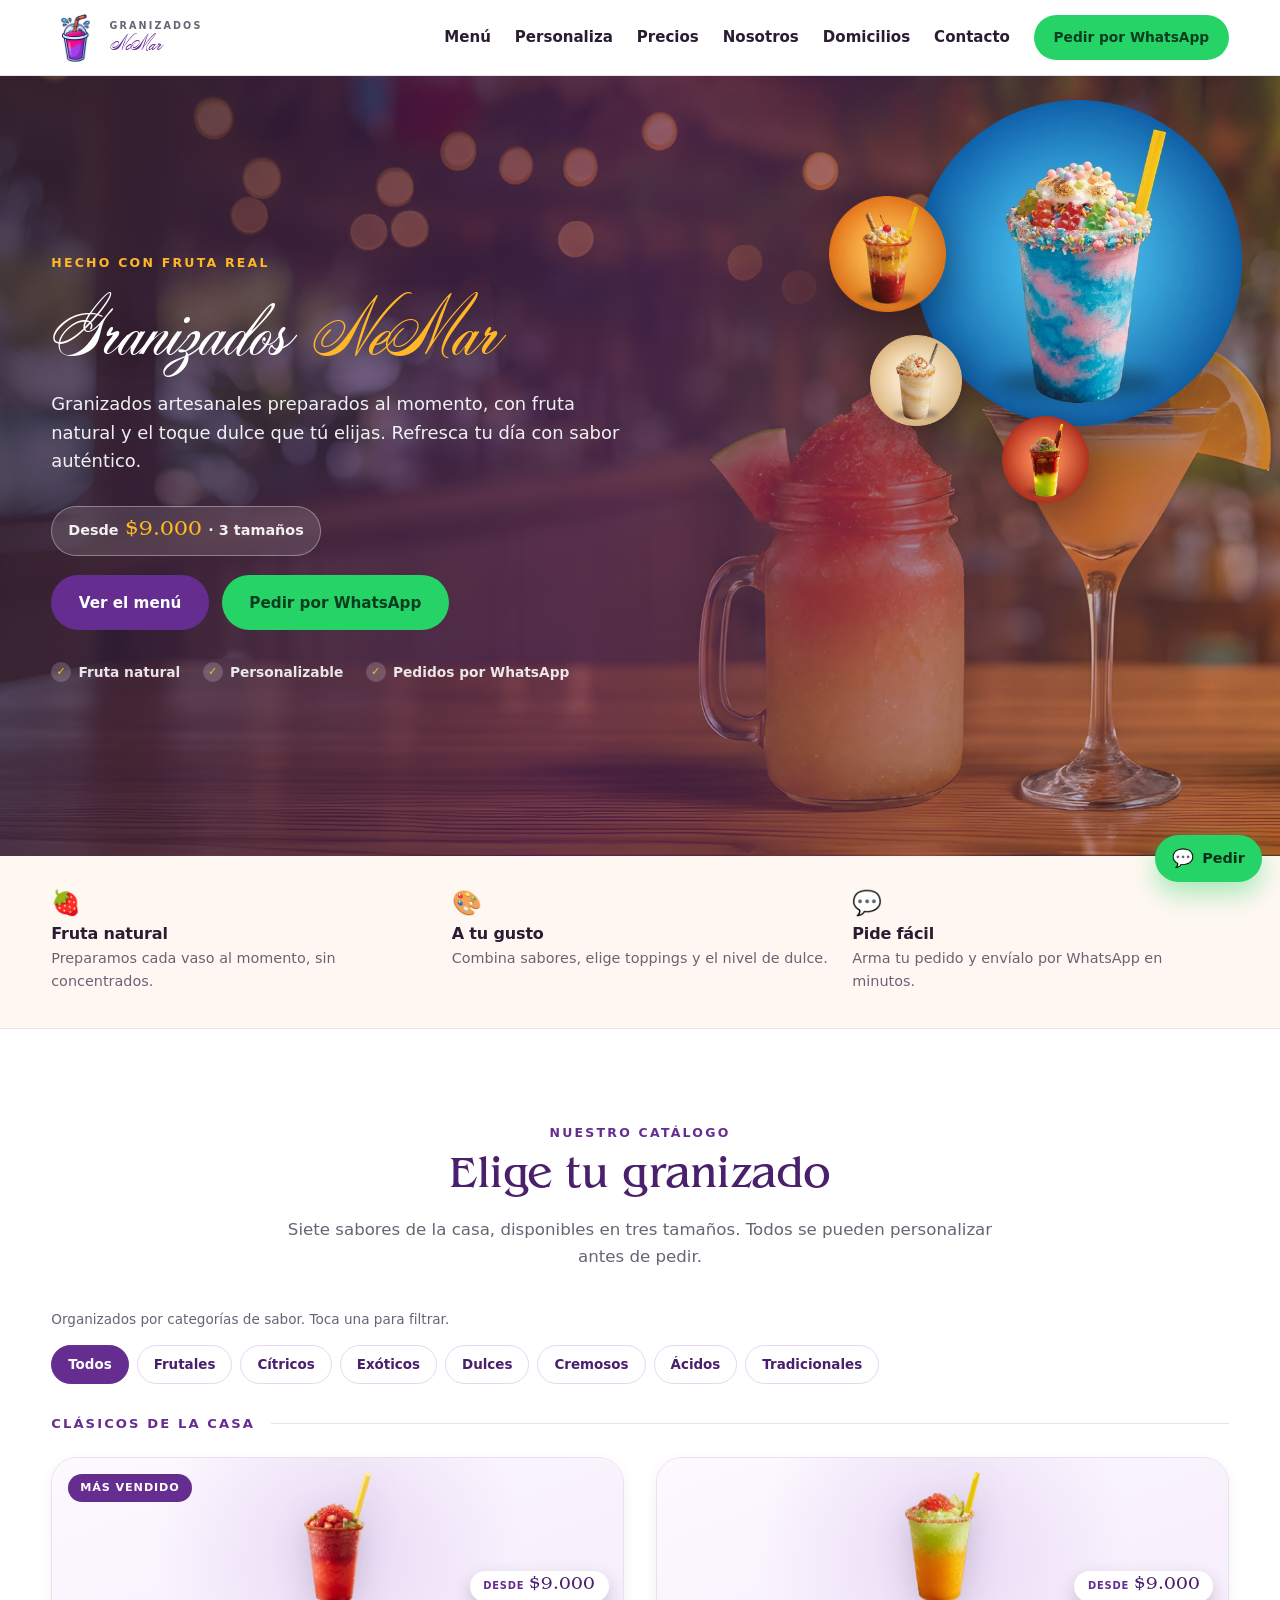
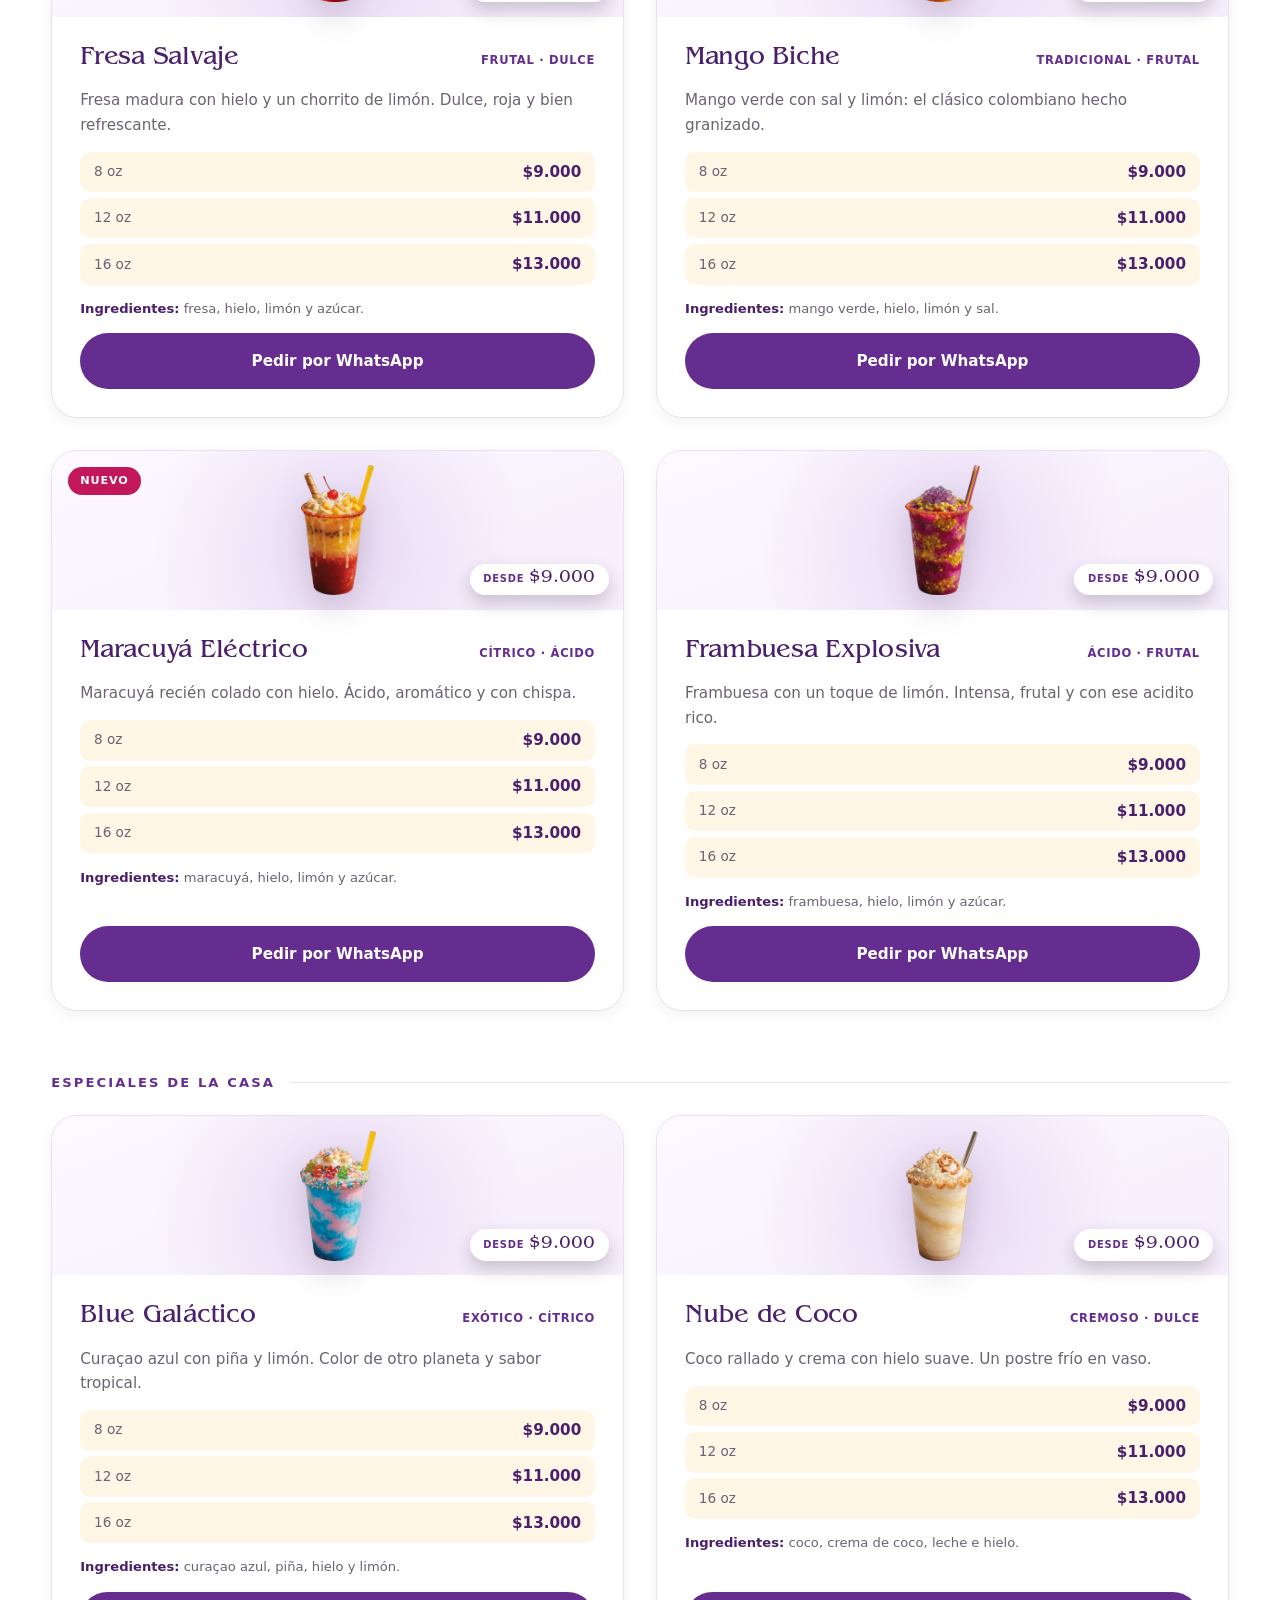
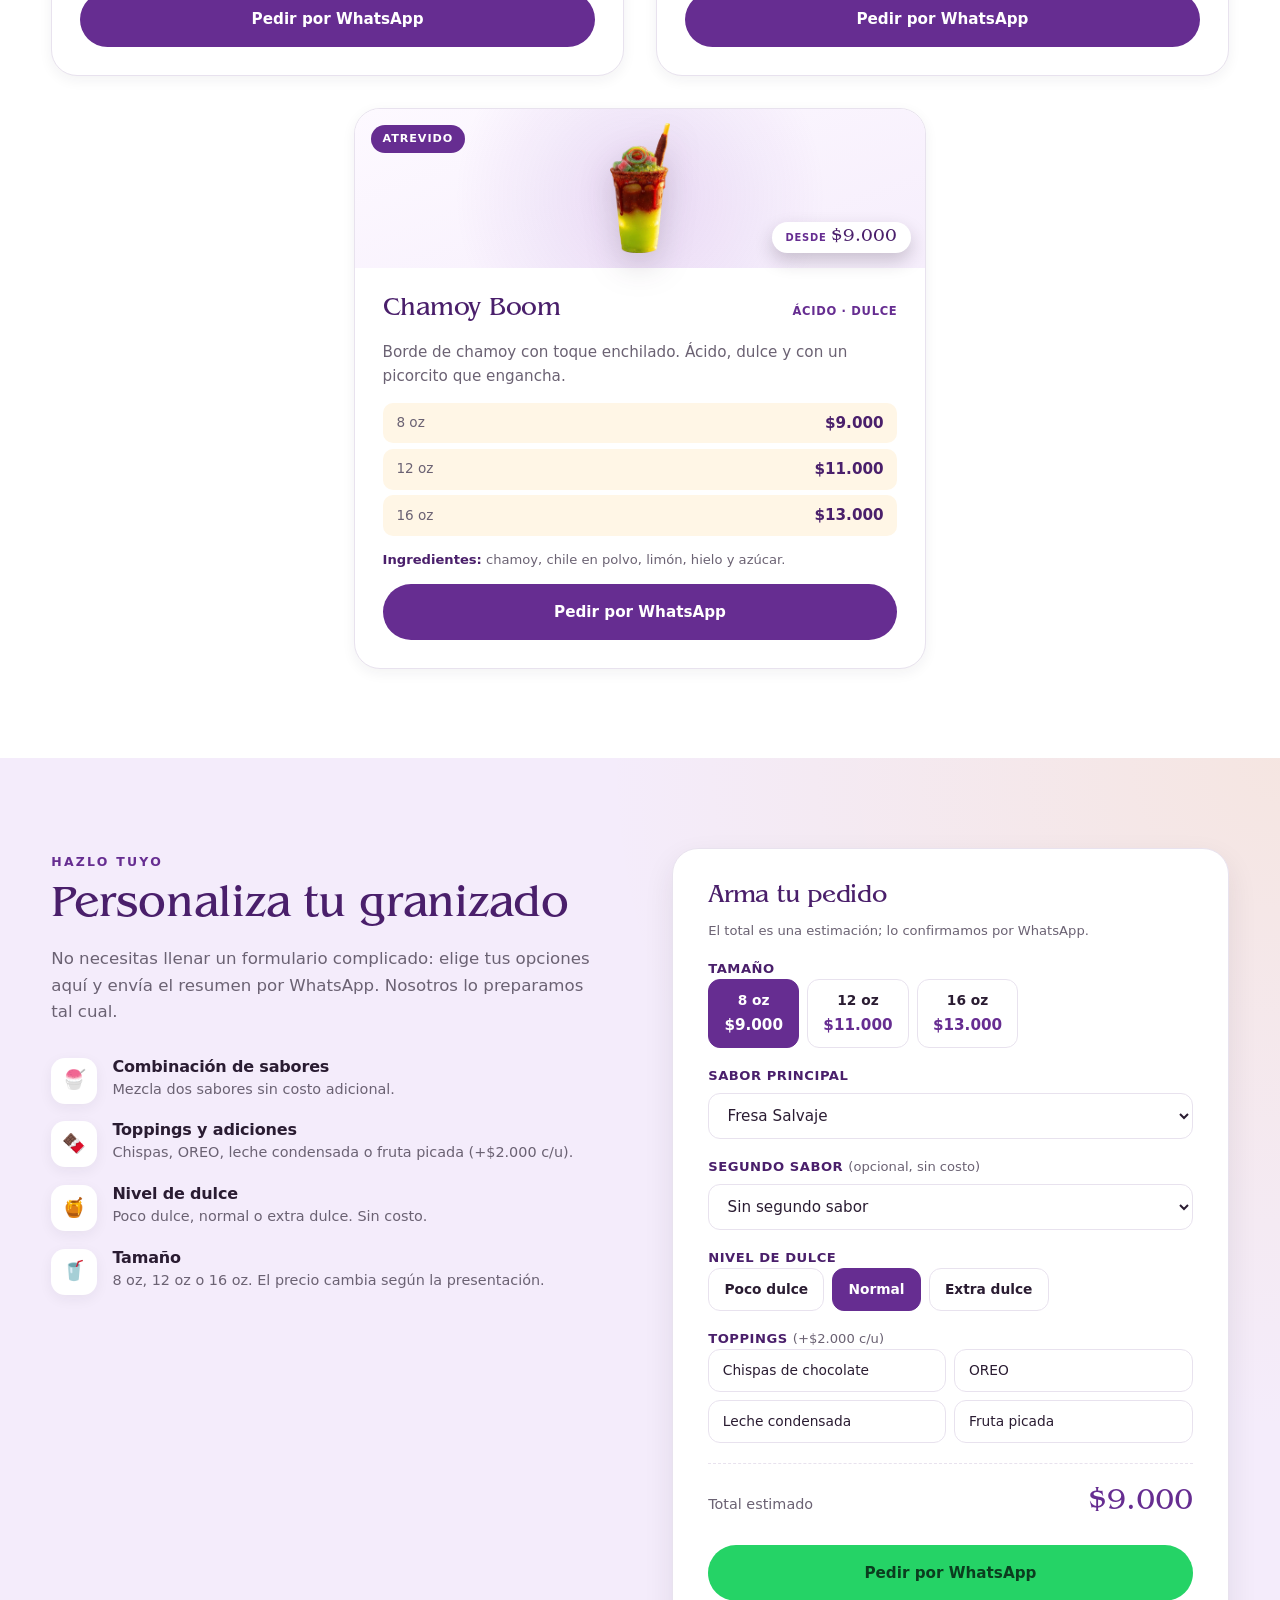
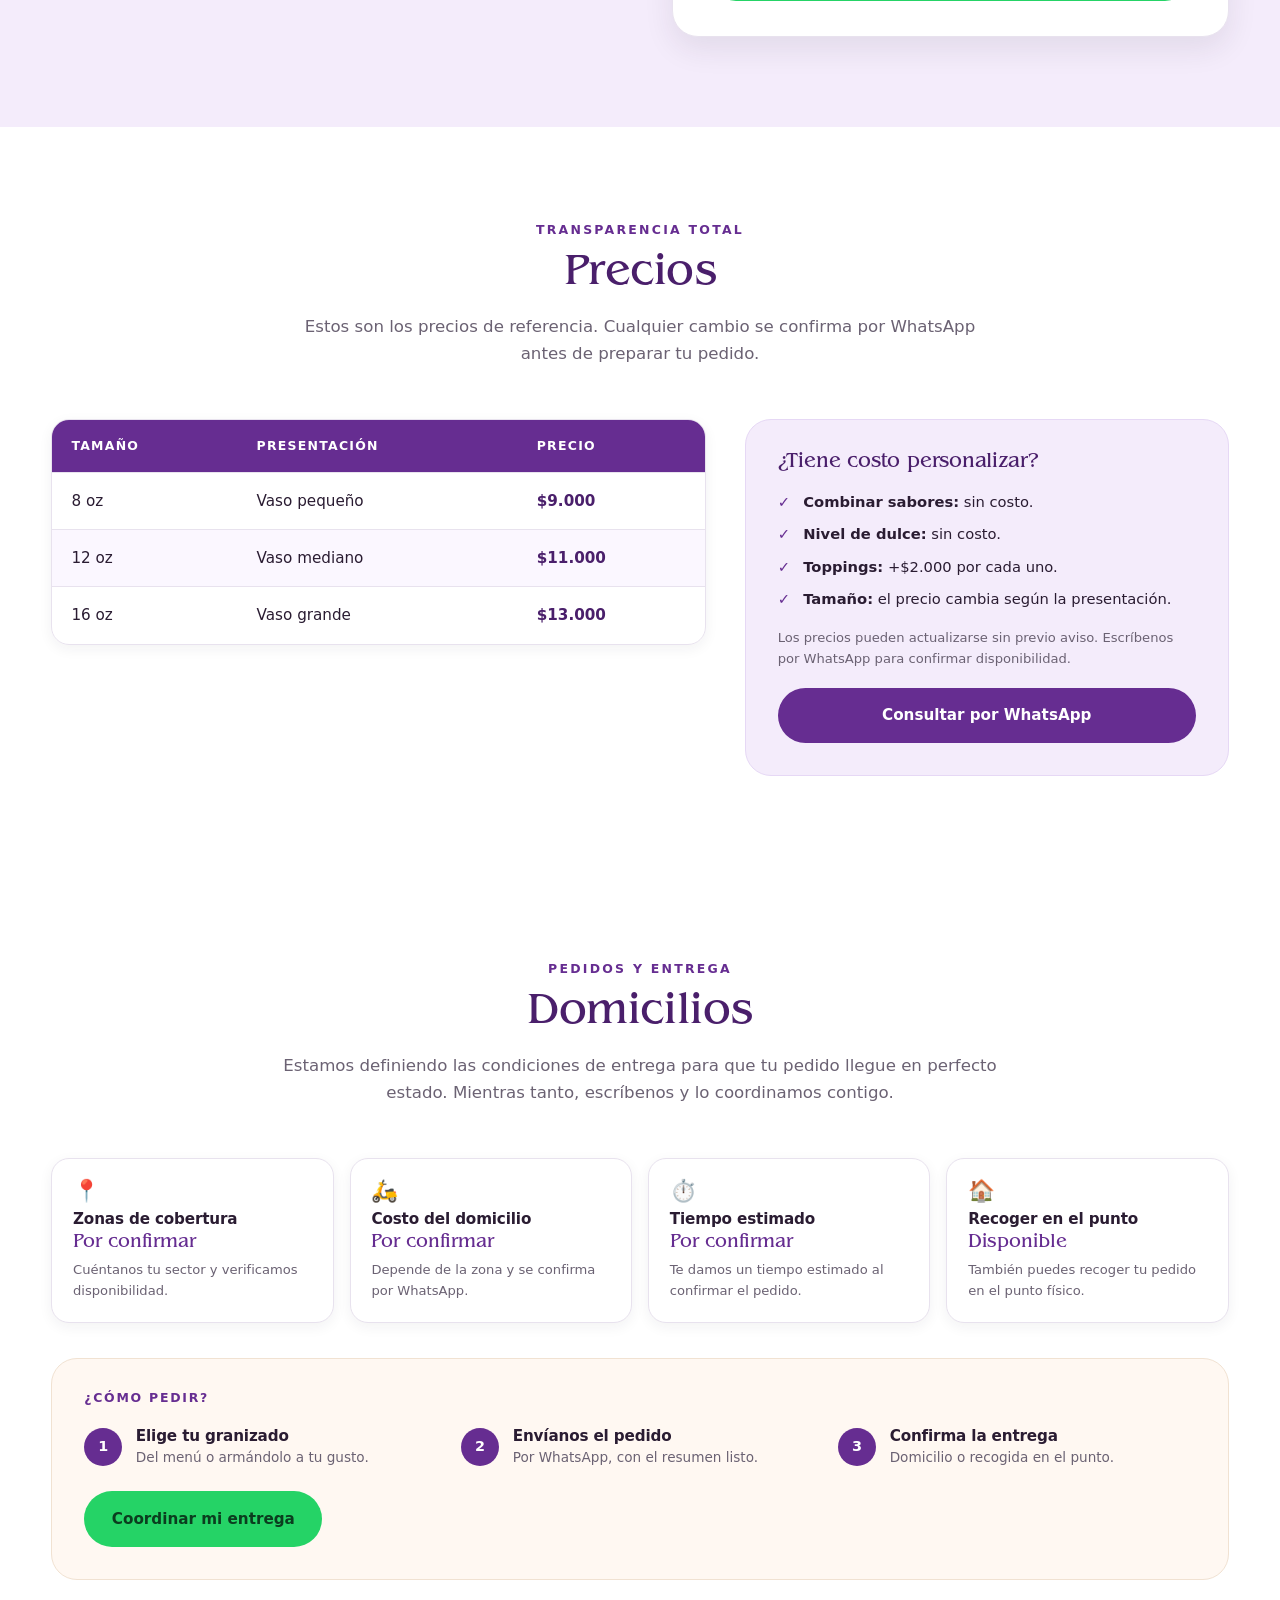
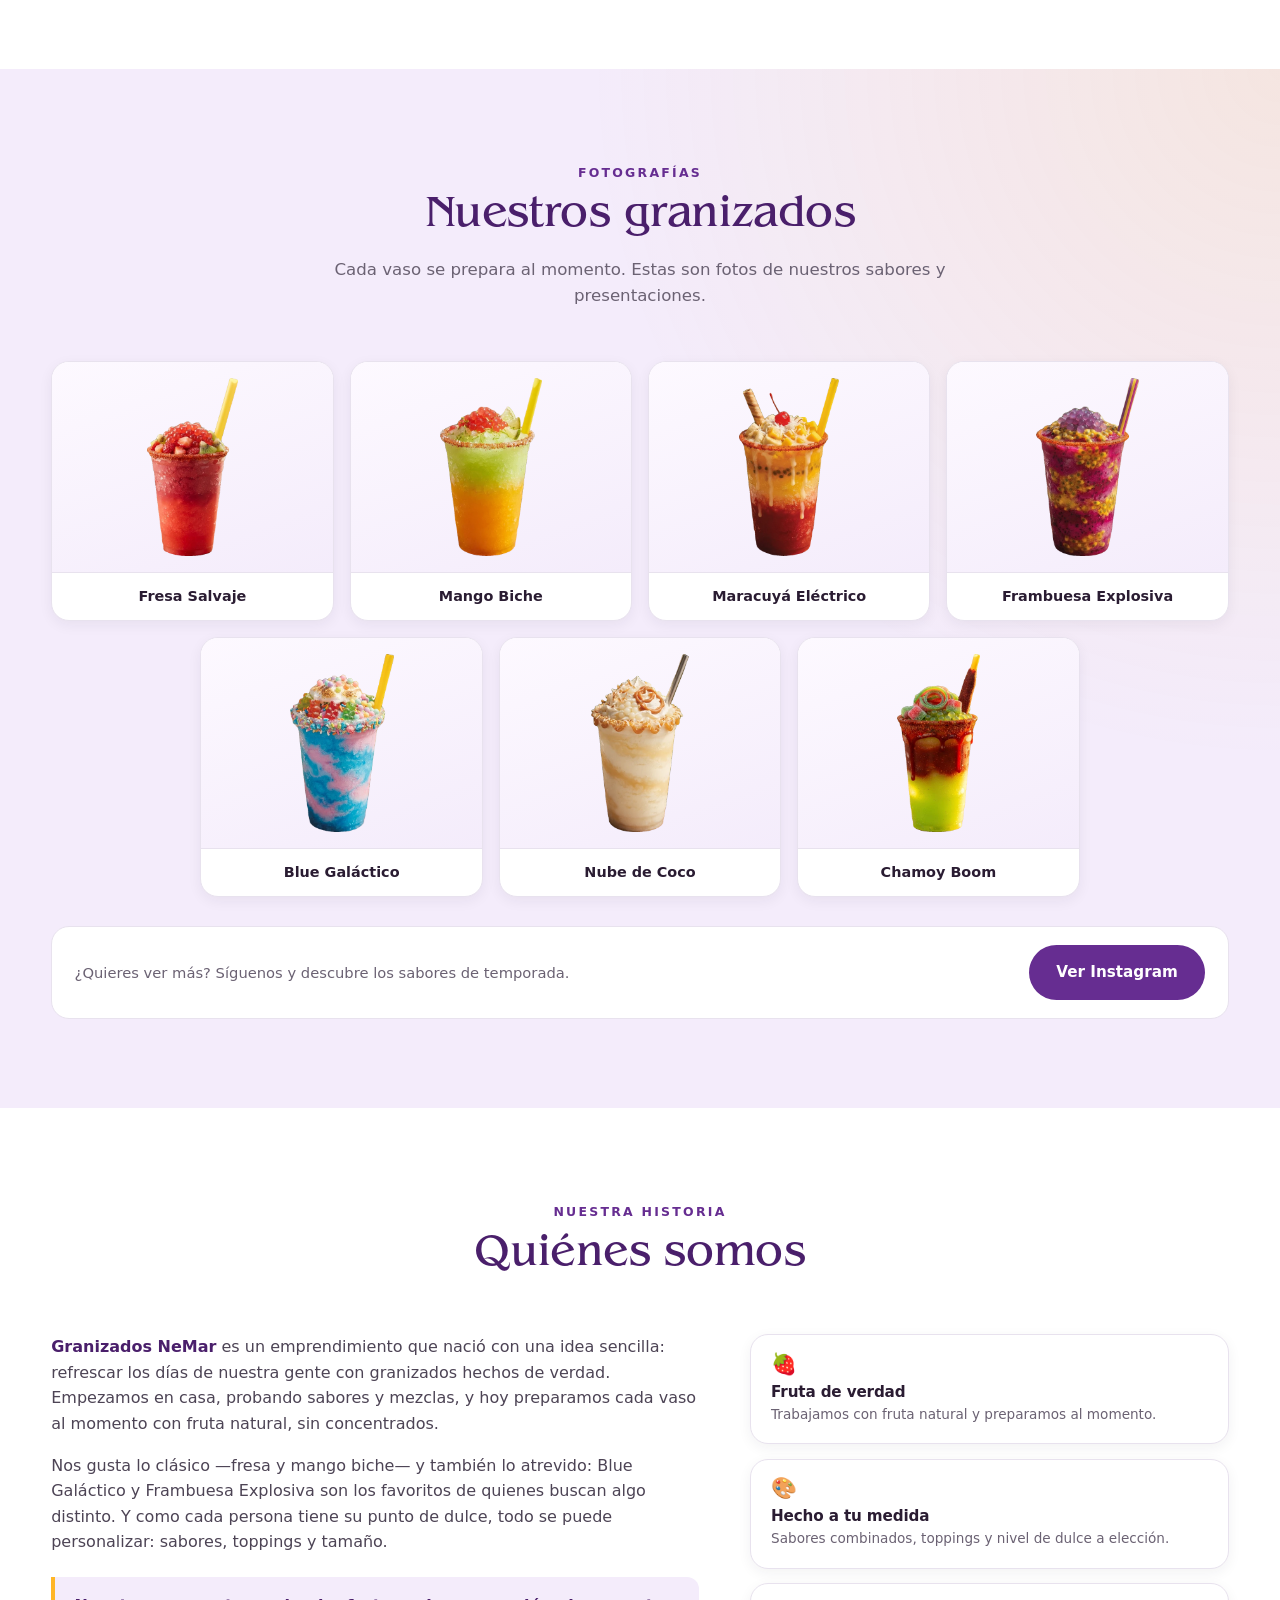
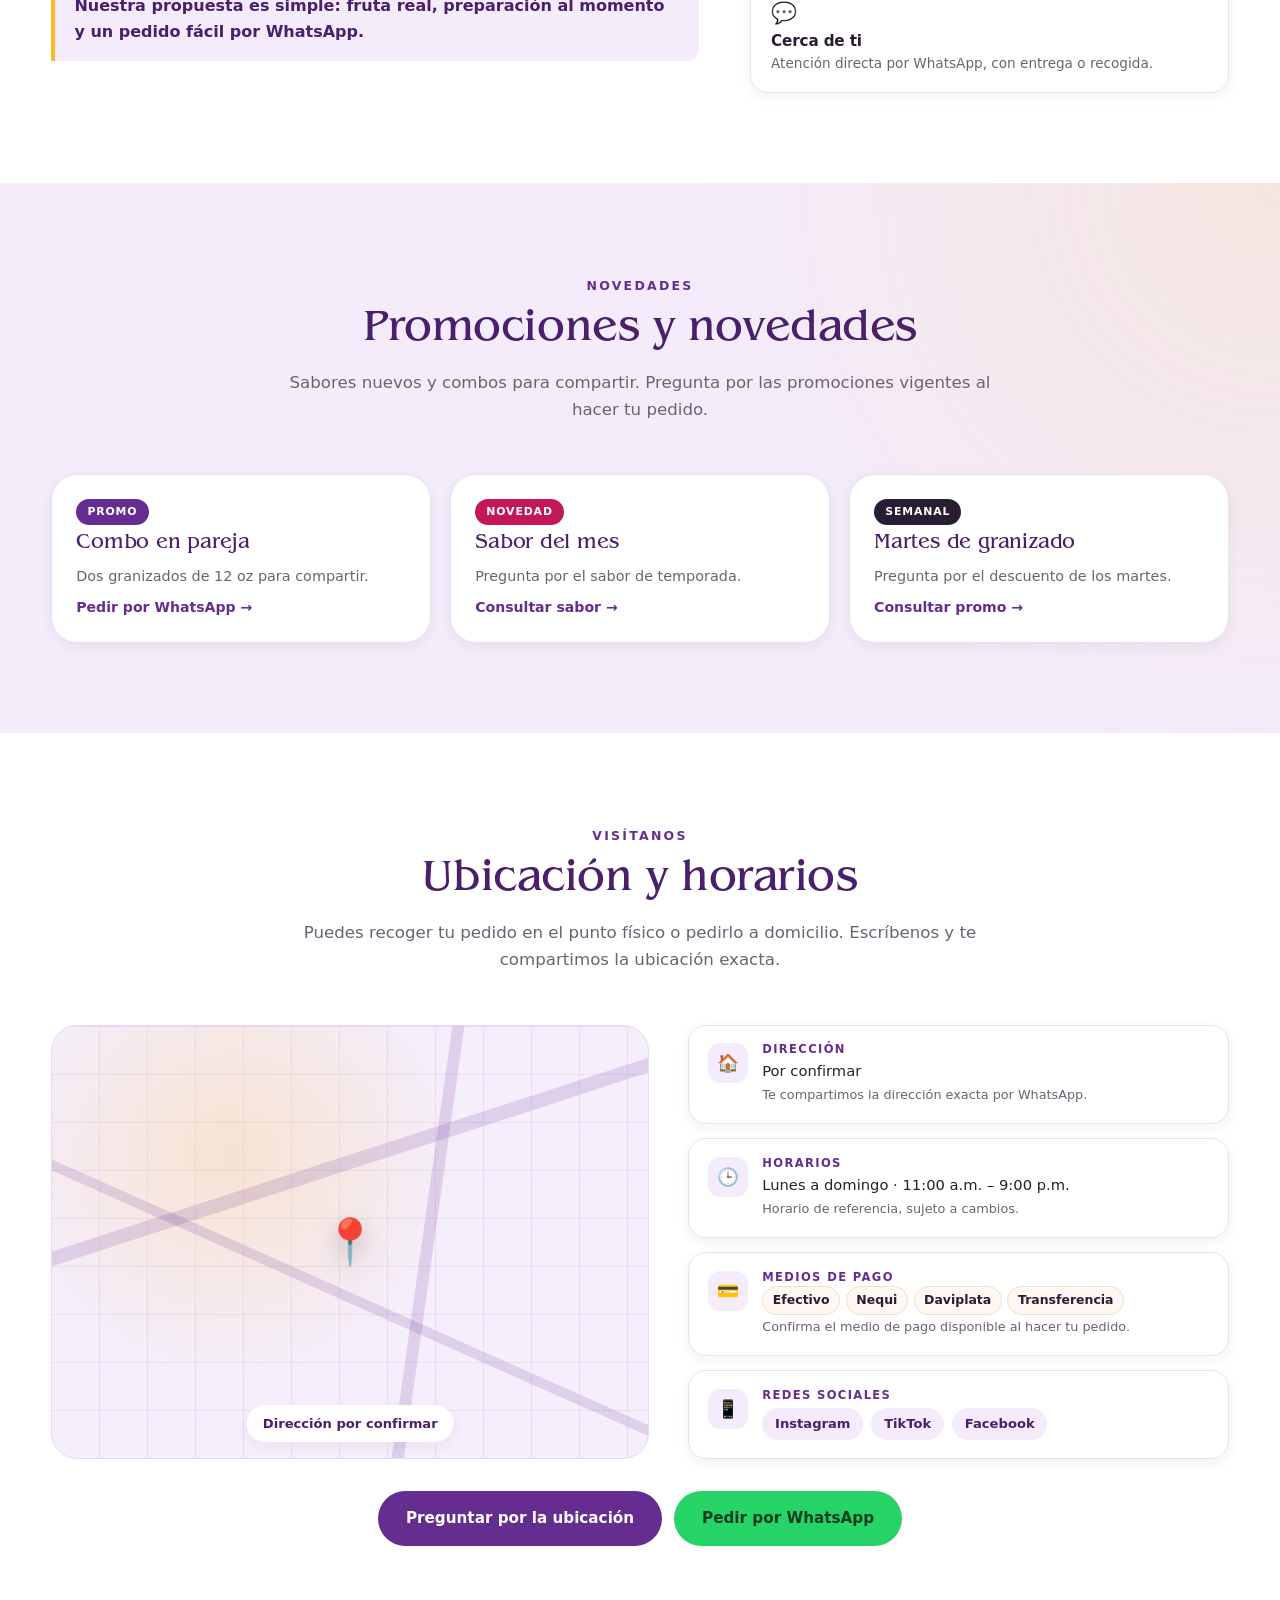
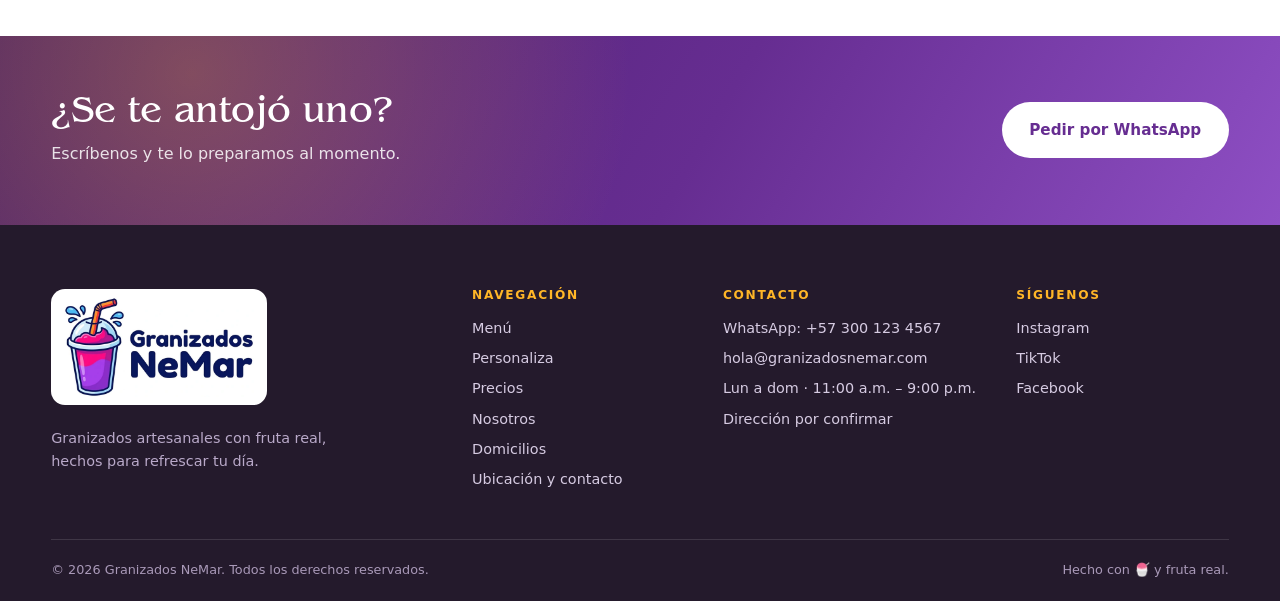
==== commit 2184ce5f: "Completa la galeria con los 7 sabores y centra la ultima fila" ====
--- a/index.html
+++ b/index.html
@@ -6,7 +6,7 @@
   <title>Granizados NeMar | Granizados artesanales con fruta real</title>
   <meta name="description" content="Granizados NeMar: granizados artesanales preparados al momento con fruta natural. Elige sabores, toppings y nivel de dulce. Pide por WhatsApp.">
   <meta name="theme-color" content="#662D91">
-  <link rel="stylesheet" href="styles.css?v=11">
+  <link rel="stylesheet" href="styles.css?v=12">
 </head>
 <body>
   <a class="skip-link" href="#menu">Saltar al menú</a>
@@ -617,12 +617,24 @@
             <figcaption>Fresa Salvaje</figcaption>
           </figure>
           <figure class="gallery-item">
+            <img src="assets/img/mango-biche.webp" alt="Granizado de mango biche" loading="lazy">
+            <figcaption>Mango Biche</figcaption>
+          </figure>
+          <figure class="gallery-item">
             <img src="assets/img/maracuya-electrico.webp" alt="Granizado de maracuyá eléctrico" loading="lazy">
             <figcaption>Maracuyá Eléctrico</figcaption>
           </figure>
           <figure class="gallery-item">
+            <img src="assets/img/mora-magnetica.webp" alt="Granizado de frambuesa explosiva" loading="lazy">
+            <figcaption>Frambuesa Explosiva</figcaption>
+          </figure>
+          <figure class="gallery-item">
             <img src="assets/img/blue-galactico.webp" alt="Granizado de blue galáctico" loading="lazy">
             <figcaption>Blue Galáctico</figcaption>
+          </figure>
+          <figure class="gallery-item">
+            <img src="assets/img/nube-de-coco.webp" alt="Granizado de nube de coco" loading="lazy">
+            <figcaption>Nube de Coco</figcaption>
           </figure>
           <figure class="gallery-item">
             <img src="assets/img/chamoy-boom.webp" alt="Granizado de chamoy boom" loading="lazy">
--- a/styles.css
+++ b/styles.css
@@ -1508,9 +1508,26 @@
    GALERÍA
    ========================================================= */
 .gallery-grid {
-  display: grid;
-  grid-template-columns: repeat(4, minmax(0, 1fr));
+  display: flex;
+  flex-wrap: wrap;
+  justify-content: center;
   gap: 1rem;
+}
+
+.gallery-item {
+  flex: 0 0 calc((100% - 3rem) / 4);
+}
+
+@media (max-width: 980px) {
+  .gallery-item {
+    flex: 0 0 calc((100% - 1rem) / 2);
+  }
+}
+
+@media (max-width: 560px) {
+  .gallery-item {
+    flex: 0 0 100%;
+  }
 }
 
 .gallery-item {
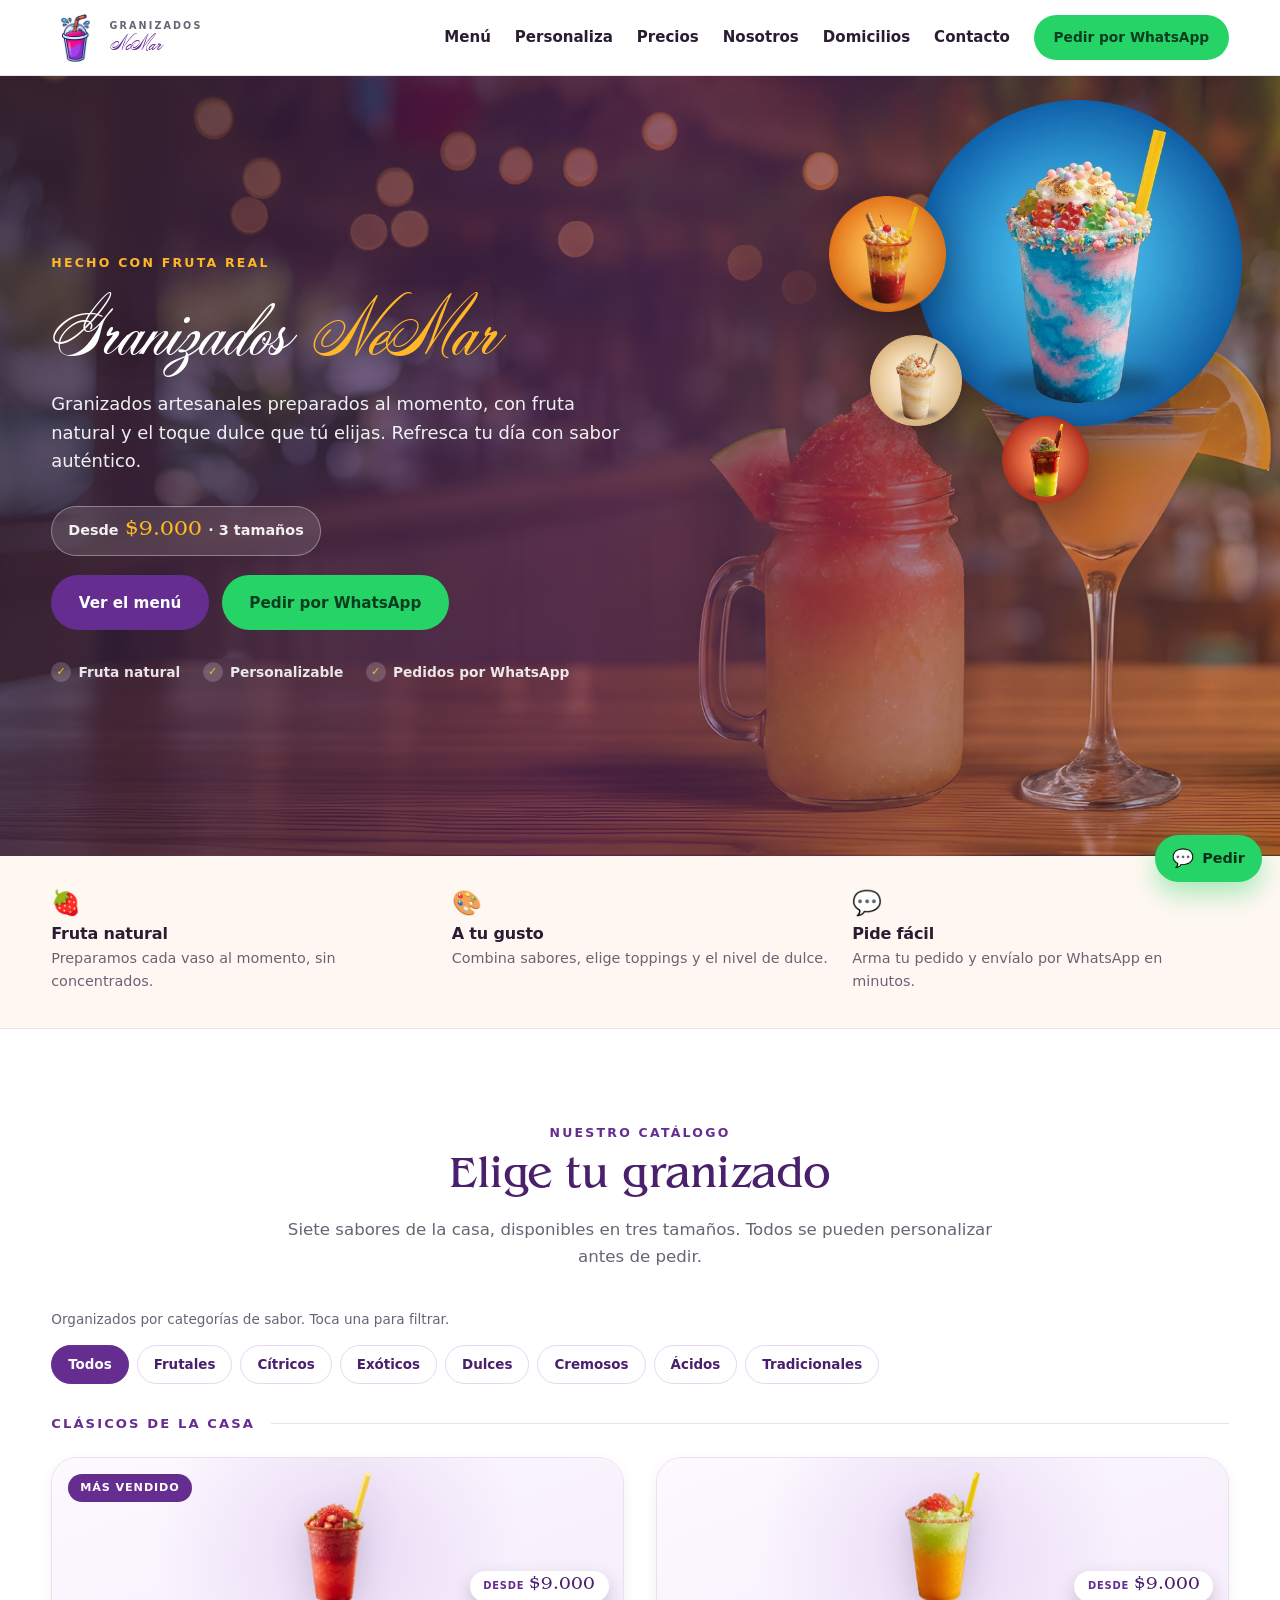
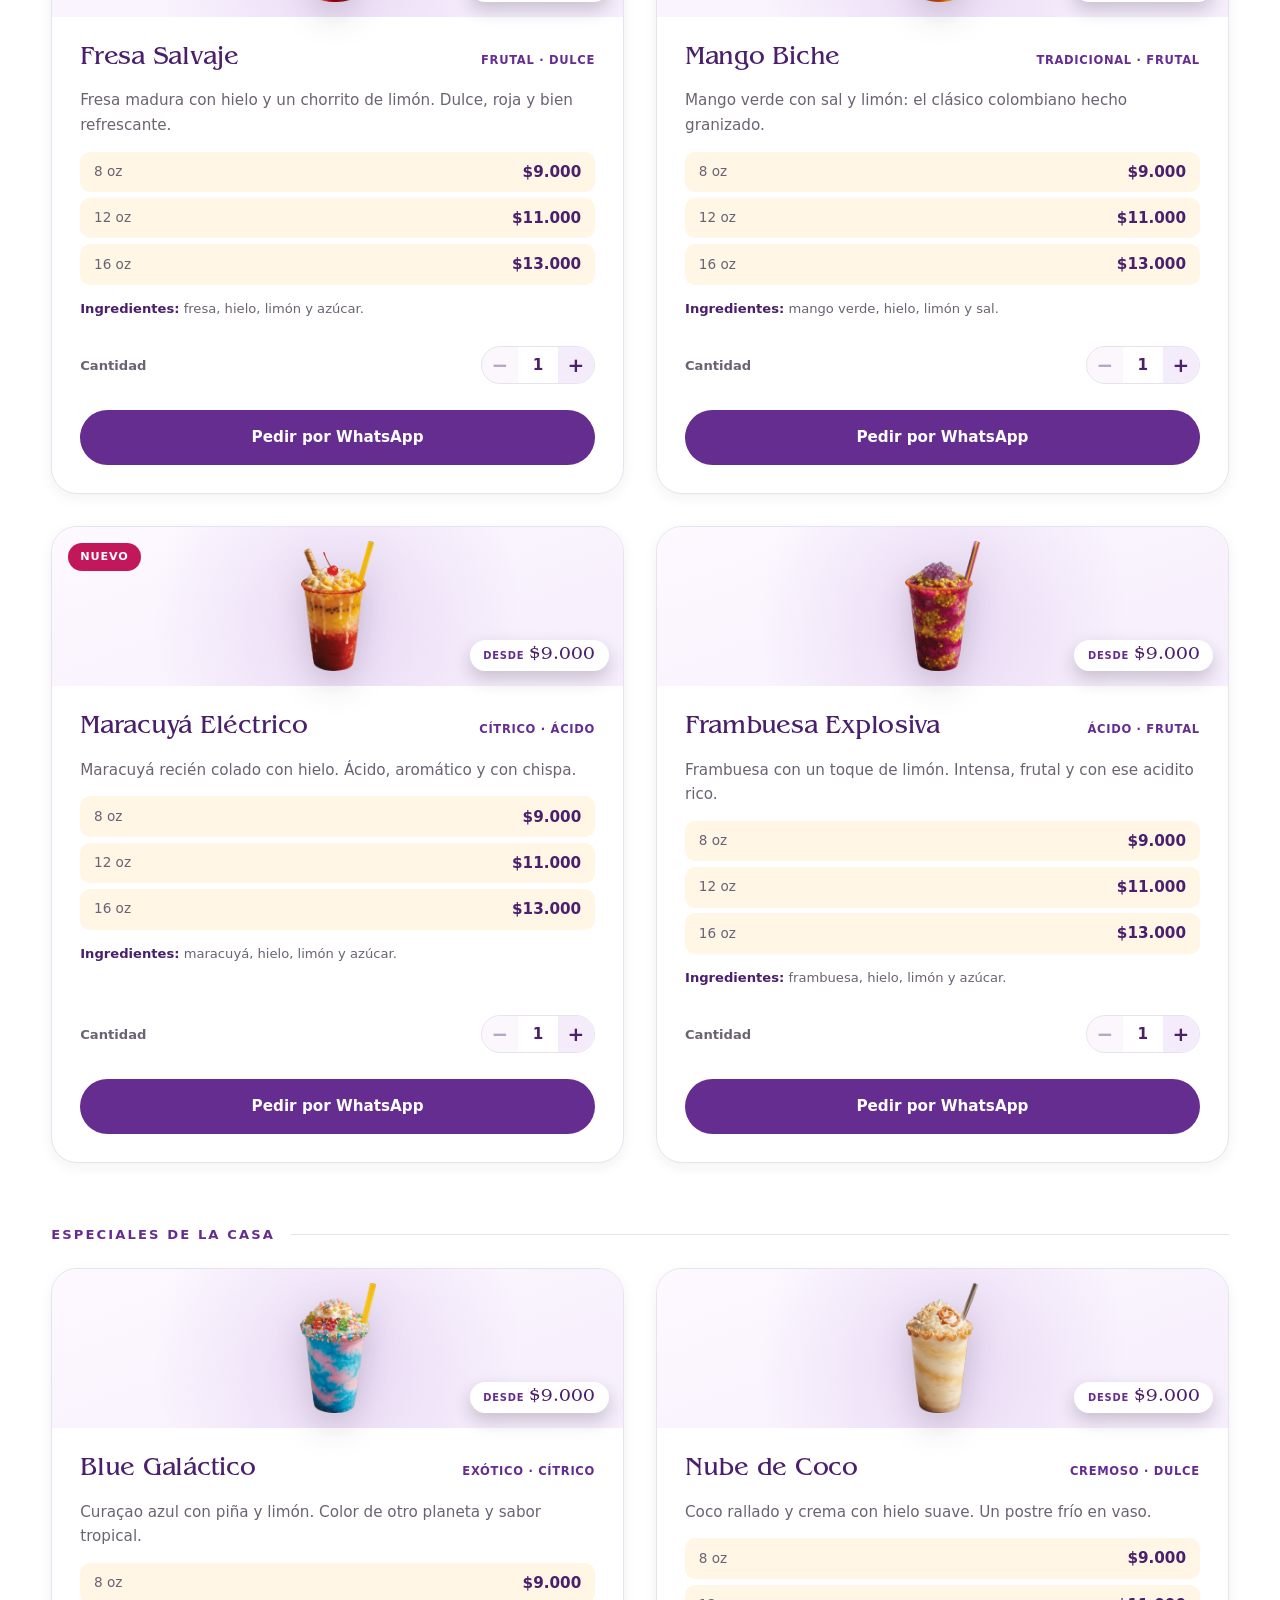
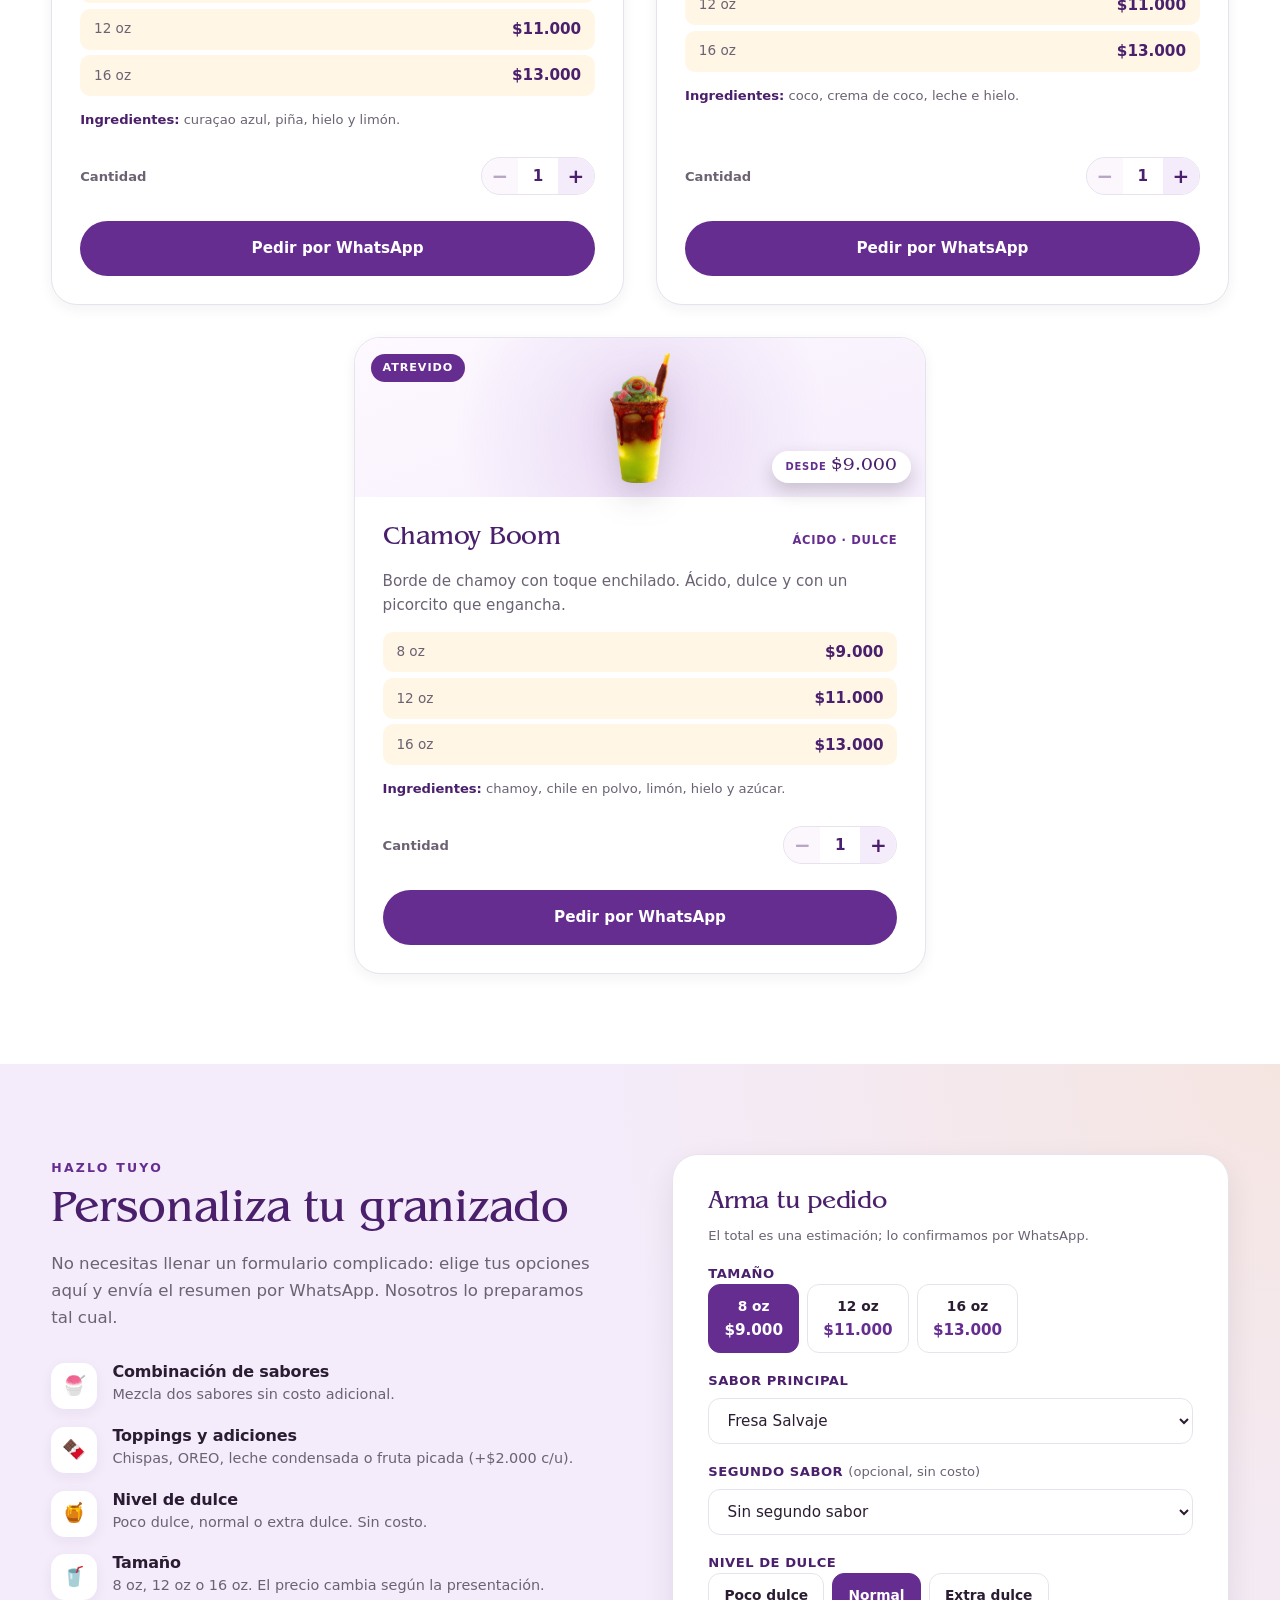
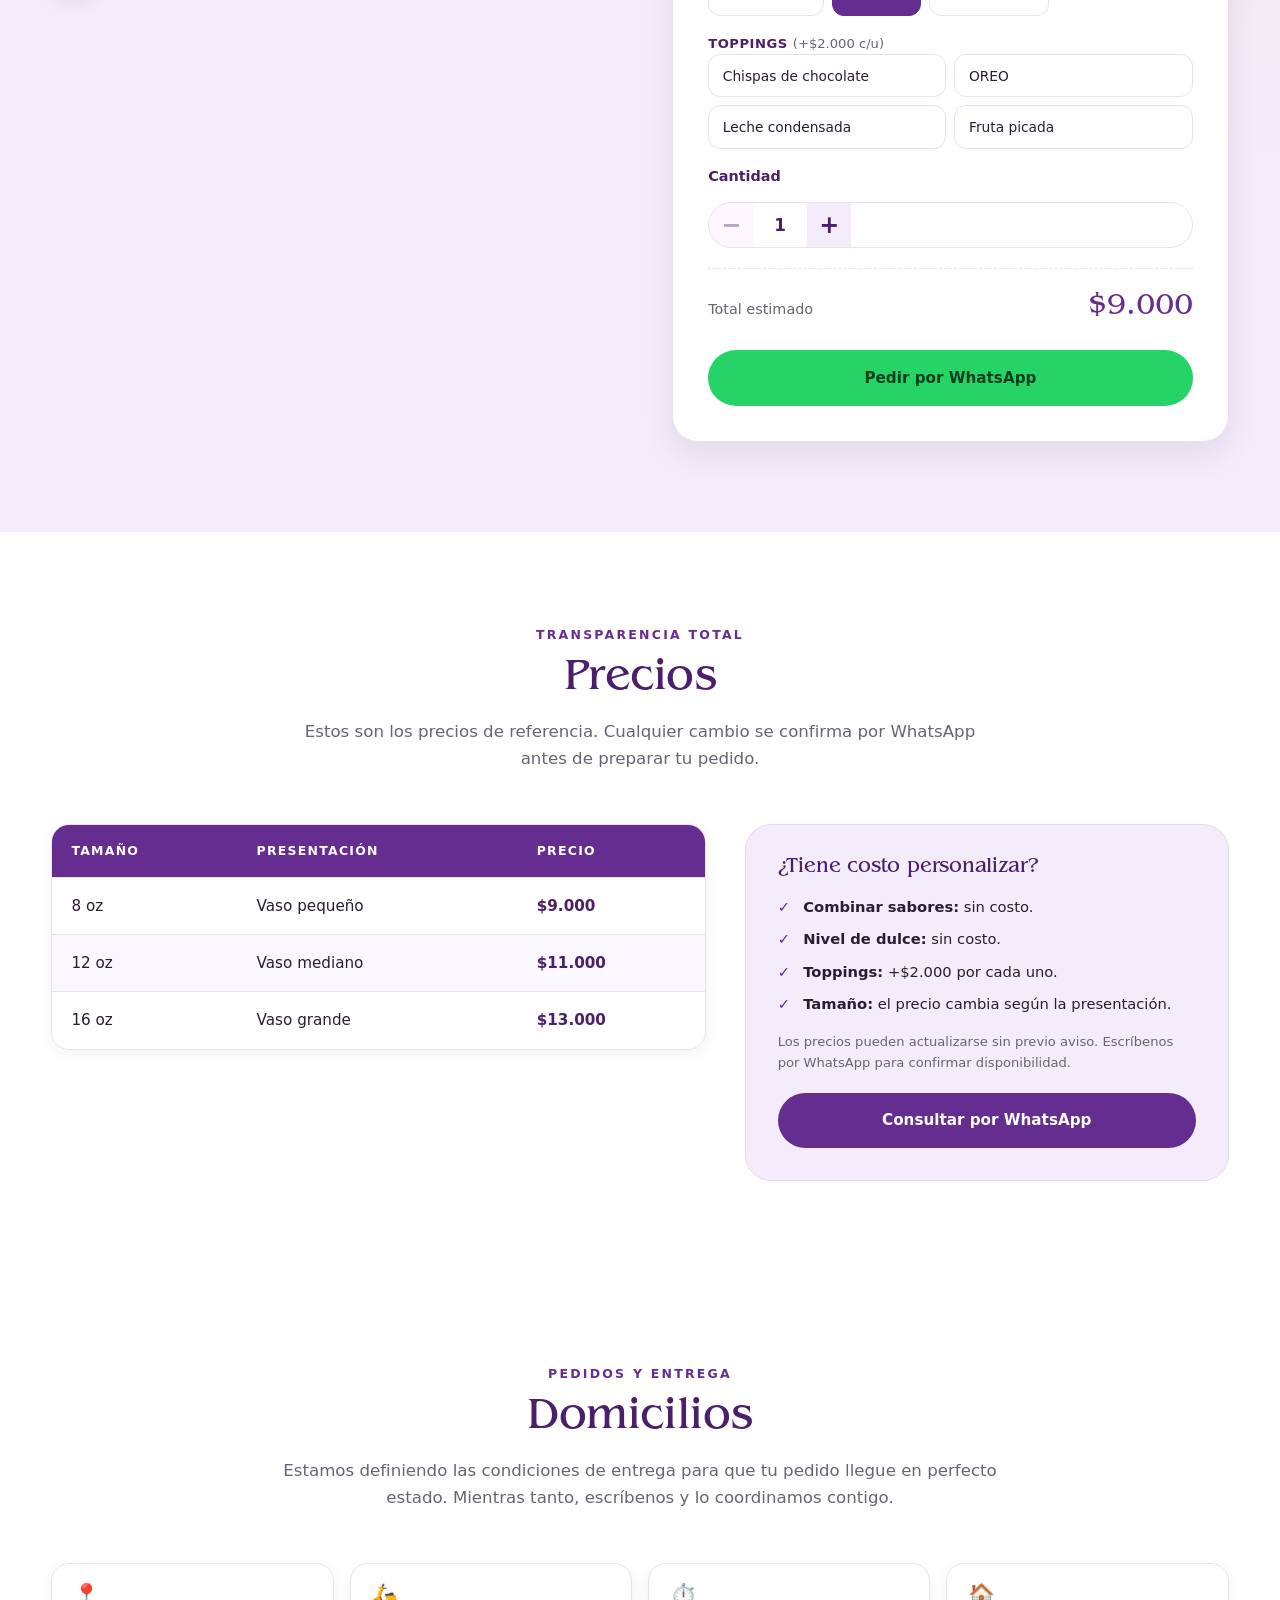
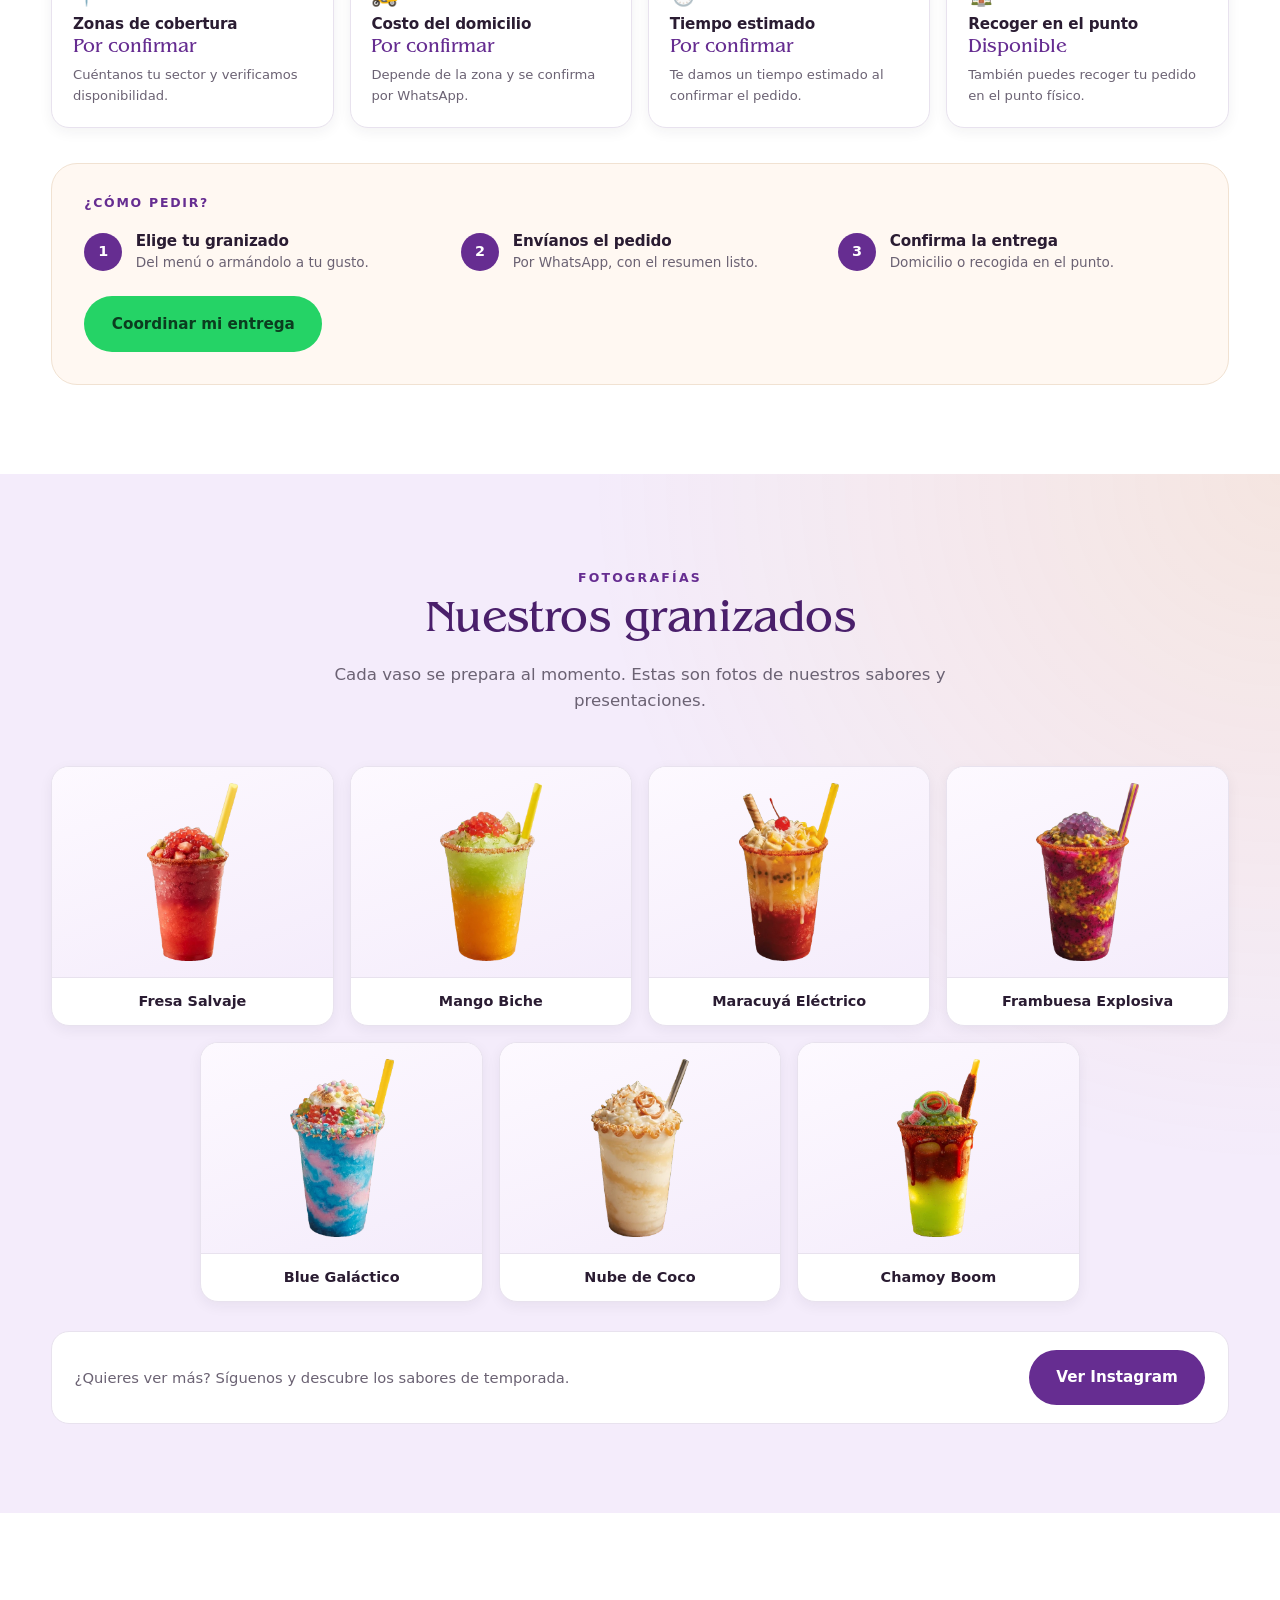
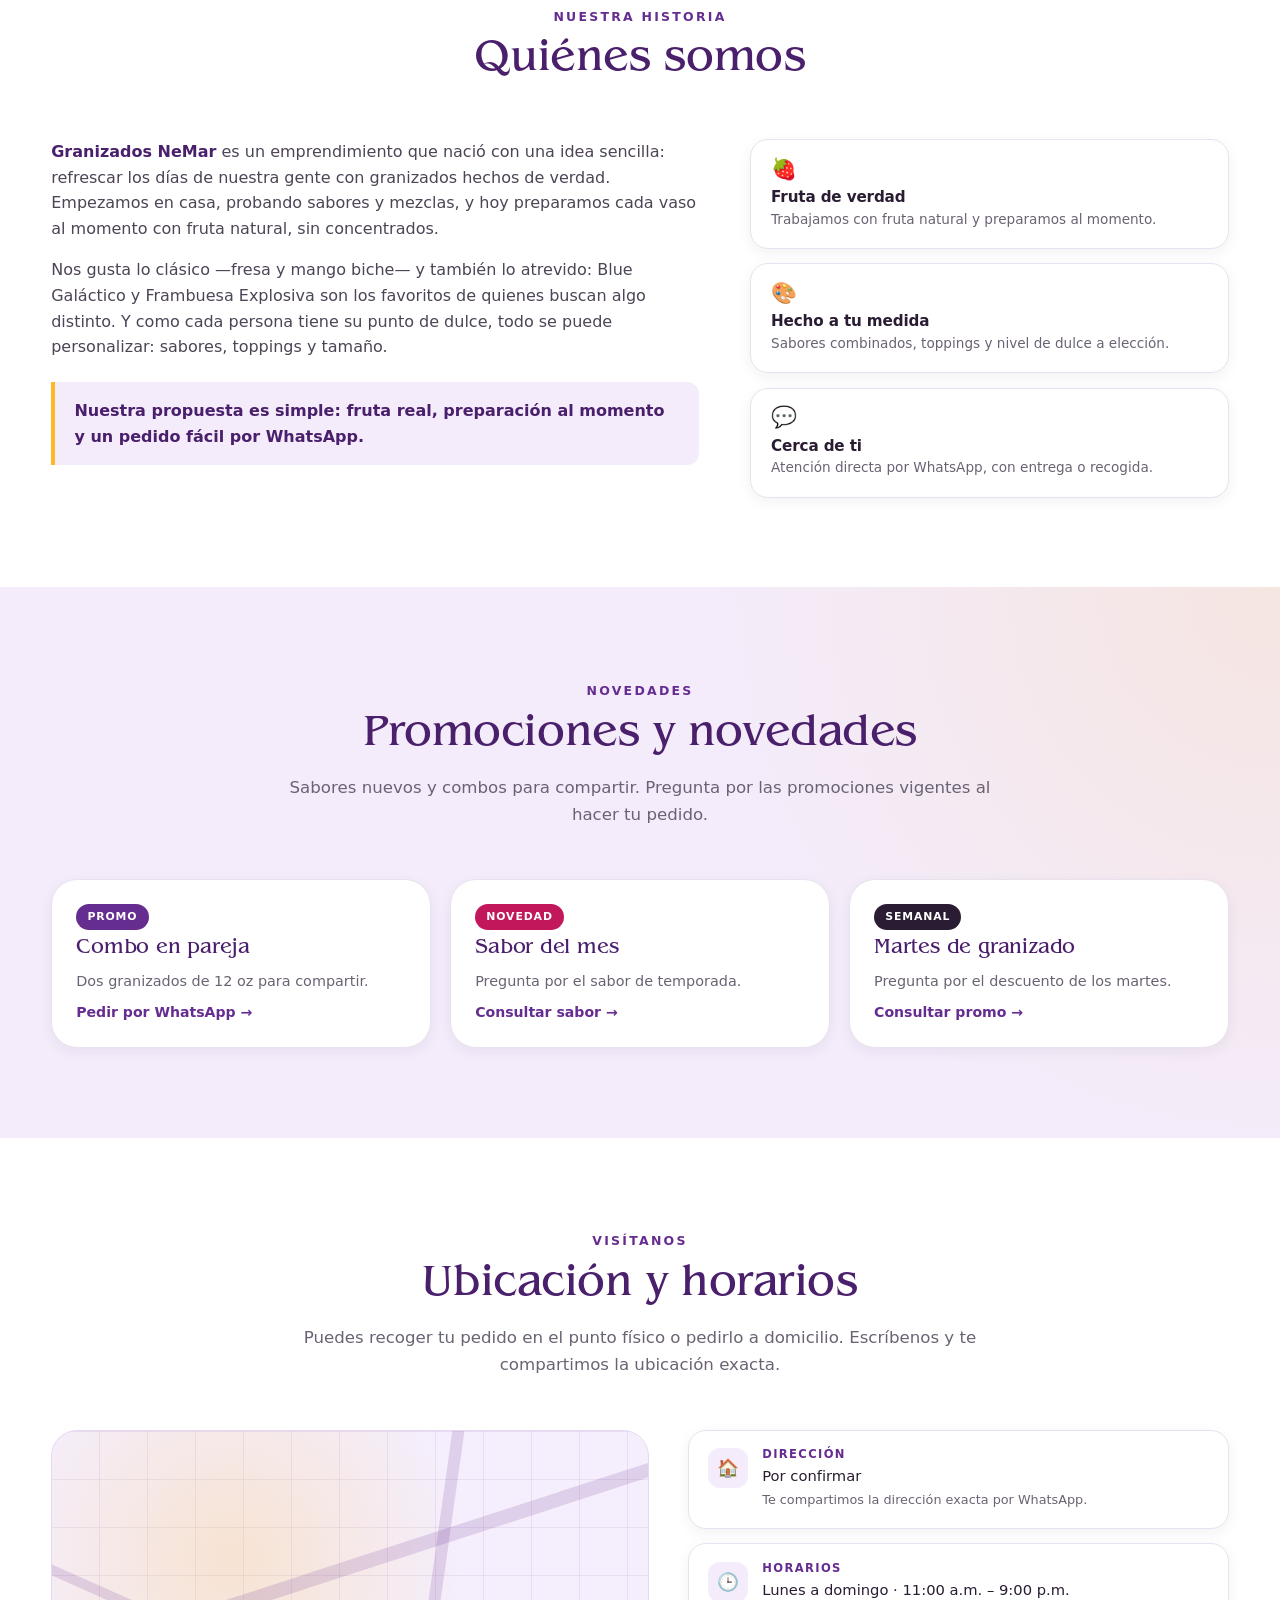
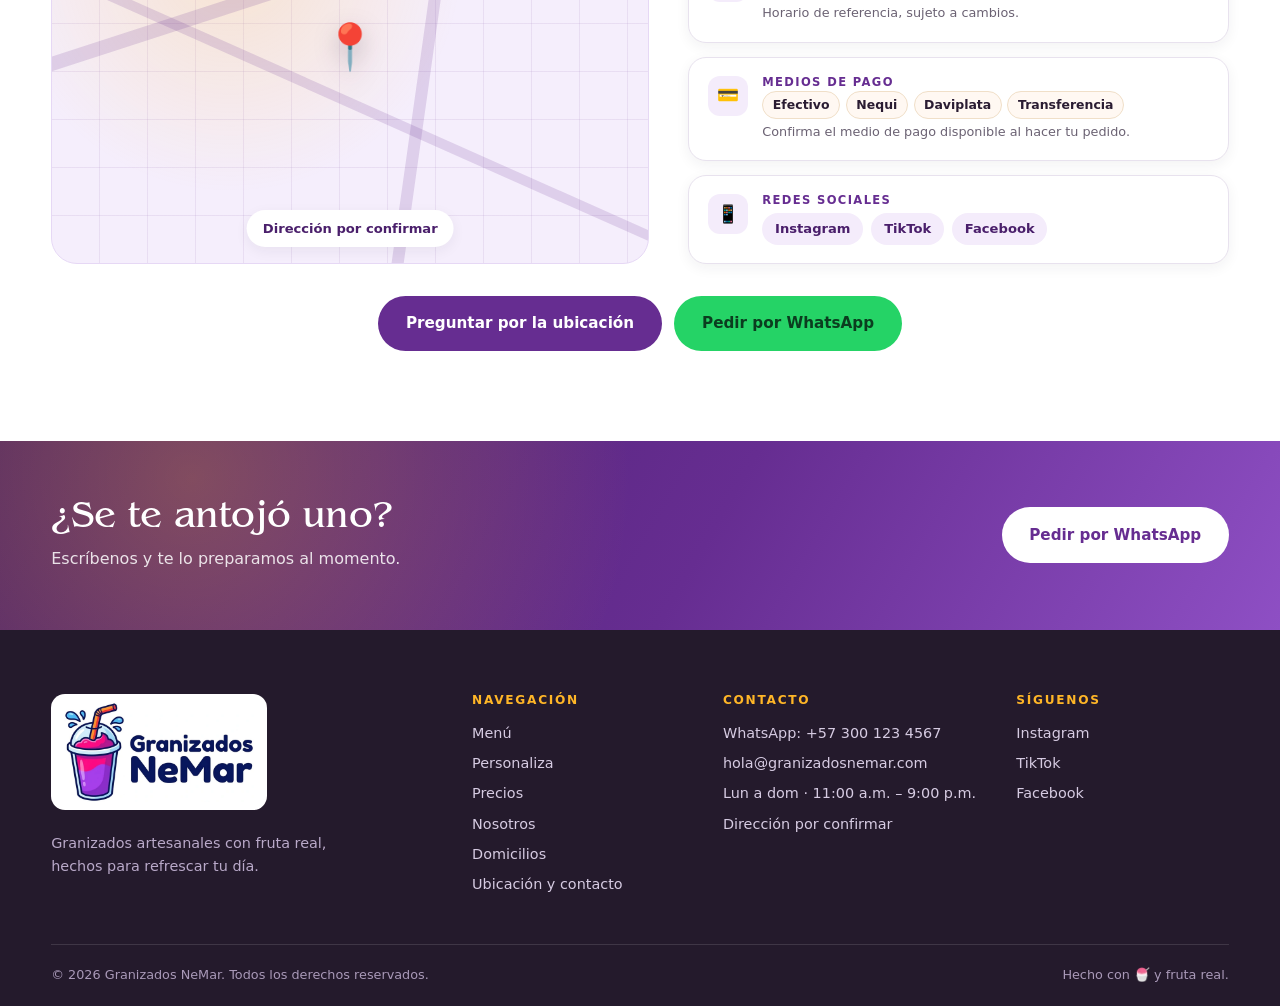
==== commit 649254c0: "Agrega selector de cantidad con mas y menos en pedidos" ====
--- a/index.html
+++ b/index.html
@@ -6,7 +6,7 @@
   <title>Granizados NeMar | Granizados artesanales con fruta real</title>
   <meta name="description" content="Granizados NeMar: granizados artesanales preparados al momento con fruta natural. Elige sabores, toppings y nivel de dulce. Pide por WhatsApp.">
   <meta name="theme-color" content="#662D91">
-  <link rel="stylesheet" href="styles.css?v=12">
+  <link rel="stylesheet" href="styles.css?v=15">
 </head>
 <body>
   <a class="skip-link" href="#menu">Saltar al menú</a>
@@ -150,6 +150,14 @@
                   <li><button type="button" class="size-option" data-product="Fresa Salvaje" data-size="16 oz" data-price="13000"><span>16 oz</span><b>$13.000</b></button></li>
                 </ul>
                 <p class="product-ingredients"><strong>Ingredientes:</strong> fresa, hielo, limón y azúcar.</p>
+                <div class="card-qty">
+                  <span>Cantidad</span>
+                  <div class="qty-control qty-control--sm" role="group" aria-label="Cantidad">
+                    <button type="button" class="qty-btn" data-qty-action="dec" aria-label="Disminuir cantidad">−</button>
+                    <output class="qty-value" aria-live="polite">1</output>
+                    <button type="button" class="qty-btn" data-qty-action="inc" aria-label="Aumentar cantidad">+</button>
+                  </div>
+                </div>
                 <button class="btn btn-primary btn-block" data-product="Fresa Salvaje">
                   Pedir por WhatsApp
                 </button>
@@ -175,6 +183,14 @@
                   <li><button type="button" class="size-option" data-product="Mango Biche" data-size="16 oz" data-price="13000"><span>16 oz</span><b>$13.000</b></button></li>
                 </ul>
                 <p class="product-ingredients"><strong>Ingredientes:</strong> mango verde, hielo, limón y sal.</p>
+                <div class="card-qty">
+                  <span>Cantidad</span>
+                  <div class="qty-control qty-control--sm" role="group" aria-label="Cantidad">
+                    <button type="button" class="qty-btn" data-qty-action="dec" aria-label="Disminuir cantidad">−</button>
+                    <output class="qty-value" aria-live="polite">1</output>
+                    <button type="button" class="qty-btn" data-qty-action="inc" aria-label="Aumentar cantidad">+</button>
+                  </div>
+                </div>
                 <button class="btn btn-primary btn-block" data-product="Mango Biche">
                   Pedir por WhatsApp
                 </button>
@@ -201,6 +217,14 @@
                   <li><button type="button" class="size-option" data-product="Maracuyá Eléctrico" data-size="16 oz" data-price="13000"><span>16 oz</span><b>$13.000</b></button></li>
                 </ul>
                 <p class="product-ingredients"><strong>Ingredientes:</strong> maracuyá, hielo, limón y azúcar.</p>
+                <div class="card-qty">
+                  <span>Cantidad</span>
+                  <div class="qty-control qty-control--sm" role="group" aria-label="Cantidad">
+                    <button type="button" class="qty-btn" data-qty-action="dec" aria-label="Disminuir cantidad">−</button>
+                    <output class="qty-value" aria-live="polite">1</output>
+                    <button type="button" class="qty-btn" data-qty-action="inc" aria-label="Aumentar cantidad">+</button>
+                  </div>
+                </div>
                 <button class="btn btn-primary btn-block" data-product="Maracuyá Eléctrico">
                   Pedir por WhatsApp
                 </button>
@@ -226,6 +250,14 @@
                   <li><button type="button" class="size-option" data-product="Frambuesa Explosiva" data-size="16 oz" data-price="13000"><span>16 oz</span><b>$13.000</b></button></li>
                 </ul>
                 <p class="product-ingredients"><strong>Ingredientes:</strong> frambuesa, hielo, limón y azúcar.</p>
+                <div class="card-qty">
+                  <span>Cantidad</span>
+                  <div class="qty-control qty-control--sm" role="group" aria-label="Cantidad">
+                    <button type="button" class="qty-btn" data-qty-action="dec" aria-label="Disminuir cantidad">−</button>
+                    <output class="qty-value" aria-live="polite">1</output>
+                    <button type="button" class="qty-btn" data-qty-action="inc" aria-label="Aumentar cantidad">+</button>
+                  </div>
+                </div>
                 <button class="btn btn-primary btn-block" data-product="Frambuesa Explosiva">
                   Pedir por WhatsApp
                 </button>
@@ -257,6 +289,14 @@
                   <li><button type="button" class="size-option" data-product="Blue Galáctico" data-size="16 oz" data-price="13000"><span>16 oz</span><b>$13.000</b></button></li>
                 </ul>
                 <p class="product-ingredients"><strong>Ingredientes:</strong> curaçao azul, piña, hielo y limón.</p>
+                <div class="card-qty">
+                  <span>Cantidad</span>
+                  <div class="qty-control qty-control--sm" role="group" aria-label="Cantidad">
+                    <button type="button" class="qty-btn" data-qty-action="dec" aria-label="Disminuir cantidad">−</button>
+                    <output class="qty-value" aria-live="polite">1</output>
+                    <button type="button" class="qty-btn" data-qty-action="inc" aria-label="Aumentar cantidad">+</button>
+                  </div>
+                </div>
                 <button class="btn btn-primary btn-block" data-product="Blue Galáctico">
                   Pedir por WhatsApp
                 </button>
@@ -282,6 +322,14 @@
                   <li><button type="button" class="size-option" data-product="Nube de Coco" data-size="16 oz" data-price="13000"><span>16 oz</span><b>$13.000</b></button></li>
                 </ul>
                 <p class="product-ingredients"><strong>Ingredientes:</strong> coco, crema de coco, leche e hielo.</p>
+                <div class="card-qty">
+                  <span>Cantidad</span>
+                  <div class="qty-control qty-control--sm" role="group" aria-label="Cantidad">
+                    <button type="button" class="qty-btn" data-qty-action="dec" aria-label="Disminuir cantidad">−</button>
+                    <output class="qty-value" aria-live="polite">1</output>
+                    <button type="button" class="qty-btn" data-qty-action="inc" aria-label="Aumentar cantidad">+</button>
+                  </div>
+                </div>
                 <button class="btn btn-primary btn-block" data-product="Nube de Coco">
                   Pedir por WhatsApp
                 </button>
@@ -308,6 +356,14 @@
                   <li><button type="button" class="size-option" data-product="Chamoy Boom" data-size="16 oz" data-price="13000"><span>16 oz</span><b>$13.000</b></button></li>
                 </ul>
                 <p class="product-ingredients"><strong>Ingredientes:</strong> chamoy, chile en polvo, limón, hielo y azúcar.</p>
+                <div class="card-qty">
+                  <span>Cantidad</span>
+                  <div class="qty-control qty-control--sm" role="group" aria-label="Cantidad">
+                    <button type="button" class="qty-btn" data-qty-action="dec" aria-label="Disminuir cantidad">−</button>
+                    <output class="qty-value" aria-live="polite">1</output>
+                    <button type="button" class="qty-btn" data-qty-action="inc" aria-label="Aumentar cantidad">+</button>
+                  </div>
+                </div>
                 <button class="btn btn-primary btn-block" data-product="Chamoy Boom">
                   Pedir por WhatsApp
                 </button>
@@ -449,6 +505,15 @@
               </label>
             </div>
           </fieldset>
+
+          <div class="field">
+            <span class="field-label" id="builder-qty-label">Cantidad</span>
+            <div class="qty-control" role="group" aria-labelledby="builder-qty-label">
+              <button type="button" class="qty-btn" data-qty-action="dec" aria-label="Disminuir cantidad">−</button>
+              <output class="qty-value" id="builder-qty" aria-live="polite">1</output>
+              <button type="button" class="qty-btn" data-qty-action="inc" aria-label="Aumentar cantidad">+</button>
+            </div>
+          </div>
 
           <div class="builder-total">
             <span>Total estimado</span>
@@ -884,6 +949,6 @@
     <span class="wa-float-text">Pedir</span>
   </a>
 
-  <script src="script.js"></script>
+  <script src="script.js?v=14"></script>
 </body>
 </html>
--- a/styles.css
+++ b/styles.css
@@ -906,6 +906,22 @@
   background: var(--morado-suave);
 }
 
+.size-option.is-selected {
+  border-color: var(--morado-oscuro);
+  background: var(--morado);
+  color: #fff;
+  transition: none;
+}
+
+.size-option.is-selected::after {
+  content: "✓";
+  font-weight: 700;
+}
+
+.size-option.is-selected b {
+  color: #fff;
+}
+
 .size-option:focus-visible {
   outline: 3px solid var(--amarillo);
   outline-offset: 2px;
@@ -914,6 +930,84 @@
 .size-option b {
   font-size: 0.95rem;
   color: var(--morado-oscuro);
+}
+
+/* --- Selector de cantidad (+ / -) --- */
+.field-label {
+  display: block;
+  margin-bottom: 0.4rem;
+  font-size: 0.9rem;
+  font-weight: 700;
+  color: var(--morado-oscuro);
+}
+
+.qty-control {
+  display: inline-flex;
+  align-items: center;
+  border: 1px solid var(--linea);
+  border-radius: 999px;
+  overflow: hidden;
+  background: var(--blanco);
+}
+
+.qty-btn {
+  width: 44px;
+  height: 44px;
+  border: 0;
+  background: var(--morado-suave);
+  color: var(--morado-oscuro);
+  font-family: inherit;
+  font-size: 1.5rem;
+  font-weight: 700;
+  line-height: 1;
+  cursor: pointer;
+  transition: background 0.18s ease, color 0.18s ease;
+}
+
+.qty-btn:hover:not(:disabled) {
+  background: var(--morado);
+  color: #fff;
+}
+
+.qty-btn:disabled {
+  opacity: 0.4;
+  cursor: not-allowed;
+}
+
+.qty-btn:focus-visible {
+  outline: 3px solid var(--amarillo);
+  outline-offset: -3px;
+}
+
+.qty-value {
+  min-width: 54px;
+  text-align: center;
+  font-weight: 700;
+  font-size: 1.05rem;
+  color: var(--morado-oscuro);
+}
+
+.card-qty {
+  display: flex;
+  align-items: center;
+  justify-content: space-between;
+  gap: 0.75rem;
+  margin-top: auto;
+  padding-top: 0.8rem;
+  font-size: 0.82rem;
+  font-weight: 700;
+  color: var(--gris);
+}
+
+.qty-control--sm .qty-btn {
+  width: 36px;
+  height: 36px;
+  font-size: 1.25rem;
+}
+
+.qty-control--sm .qty-value {
+  min-width: 40px;
+  font-size: 0.95rem;
 }
 
 .product-ingredients {
@@ -926,9 +1020,9 @@
   color: var(--morado-oscuro);
 }
 
-/* El botón de pedido siempre al final, visible sin desplazarse */
+/* Cantidad y botón de pedido siempre al final de la tarjeta */
 .product-card .btn-block {
-  margin-top: auto;
+  margin-top: 0.7rem;
 }
 
 /* --- Botón flotante de WhatsApp --- */
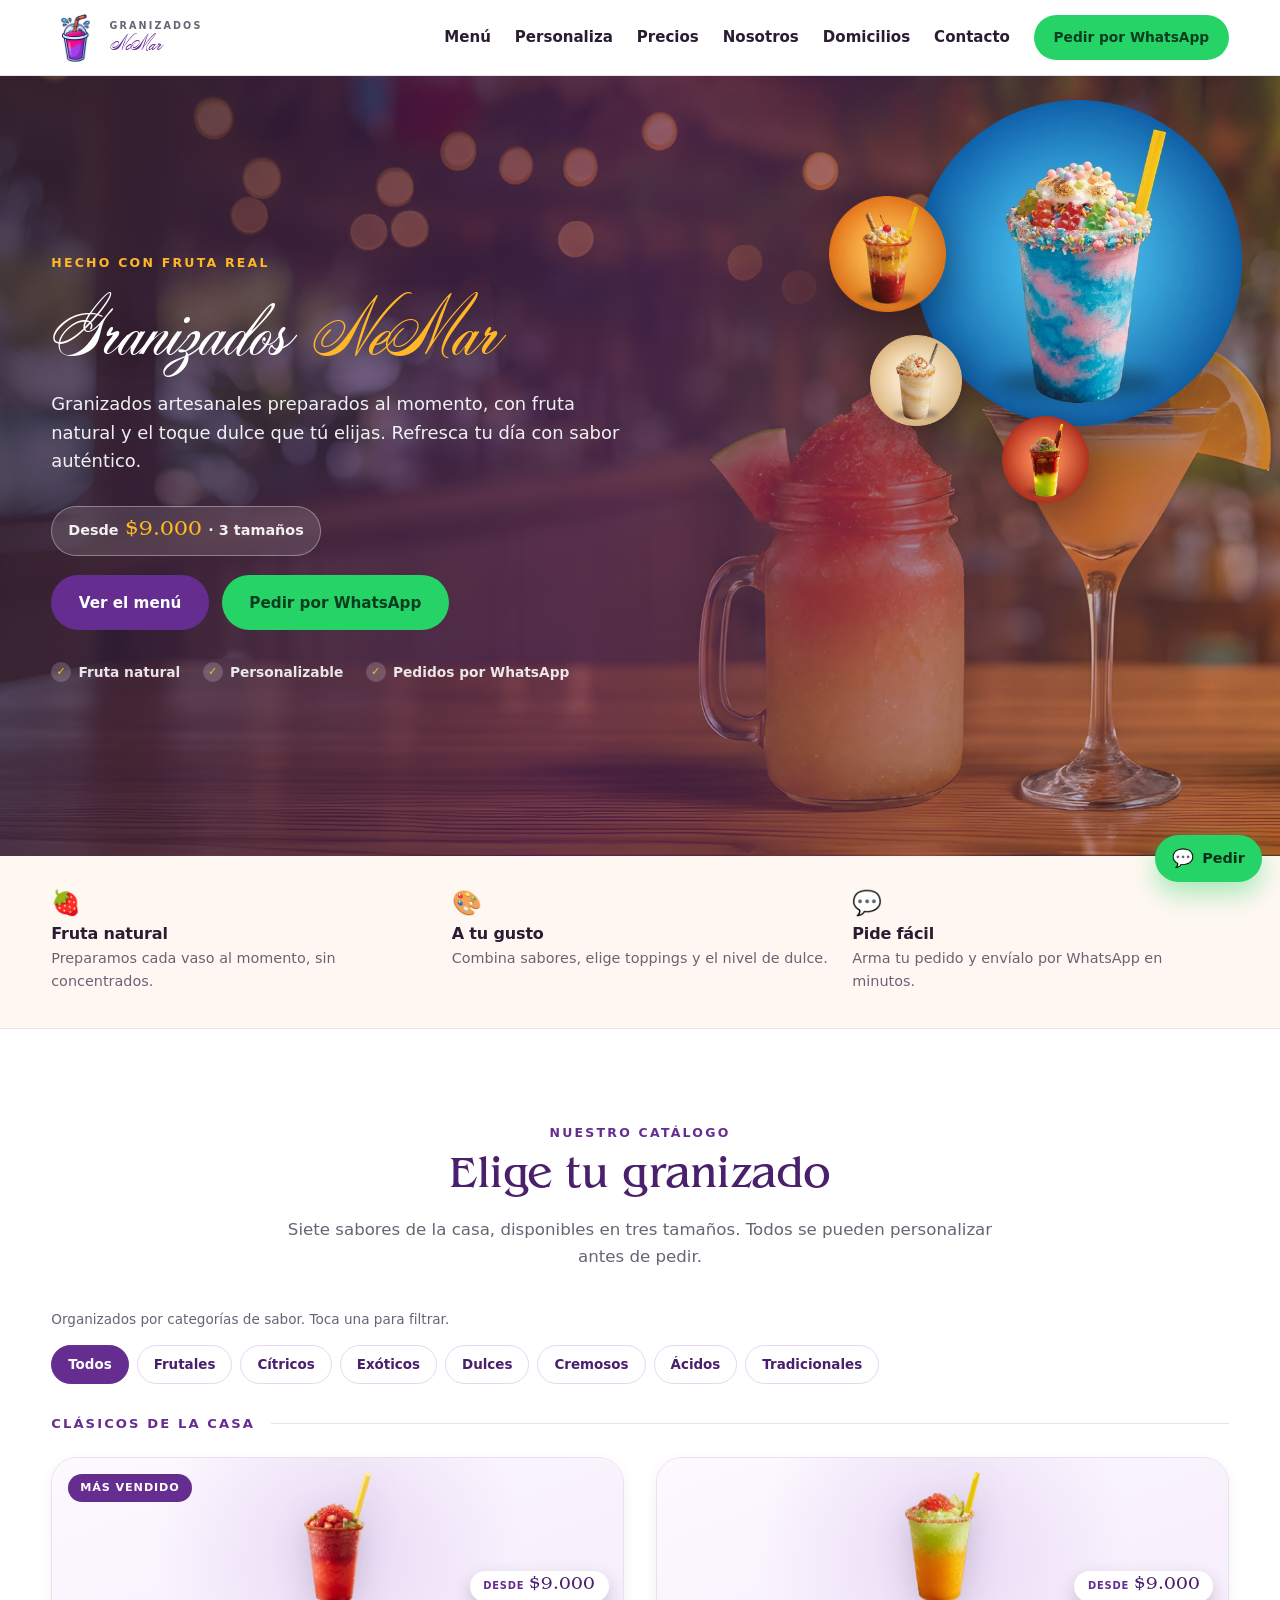
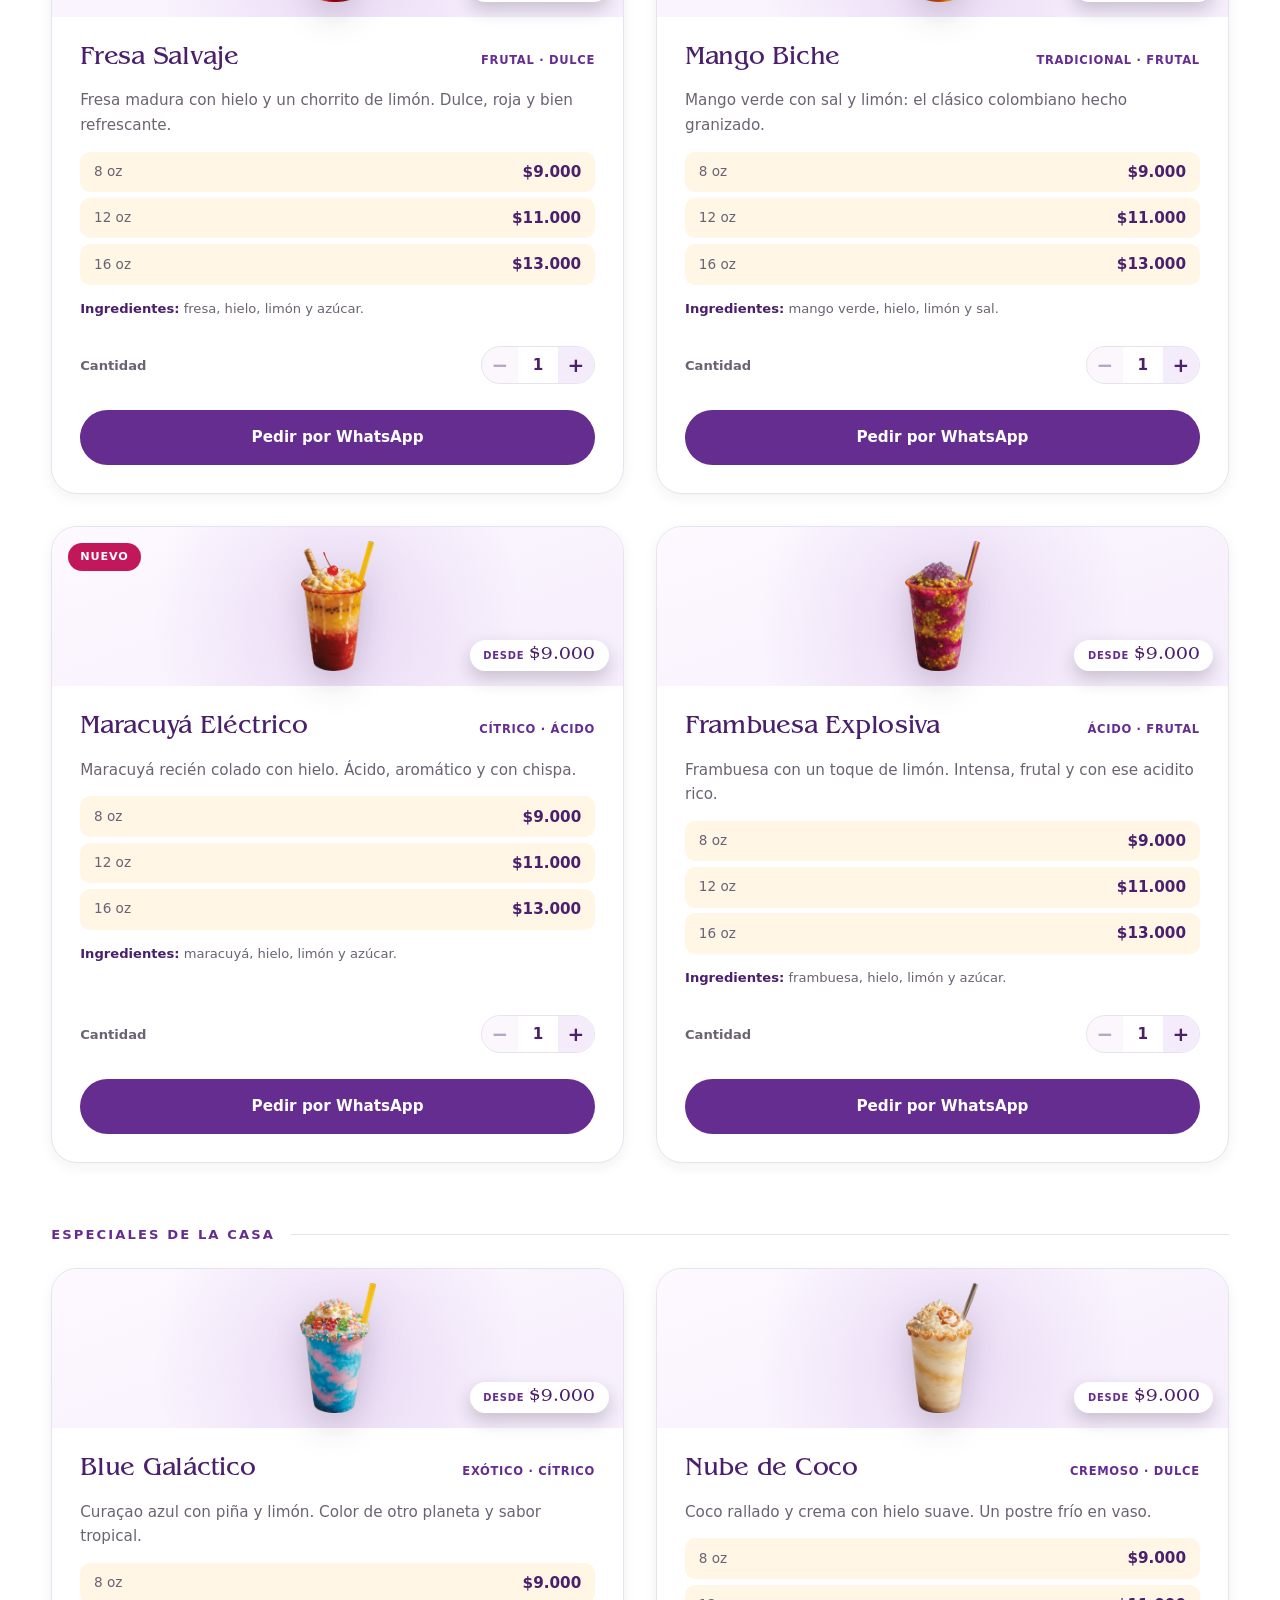
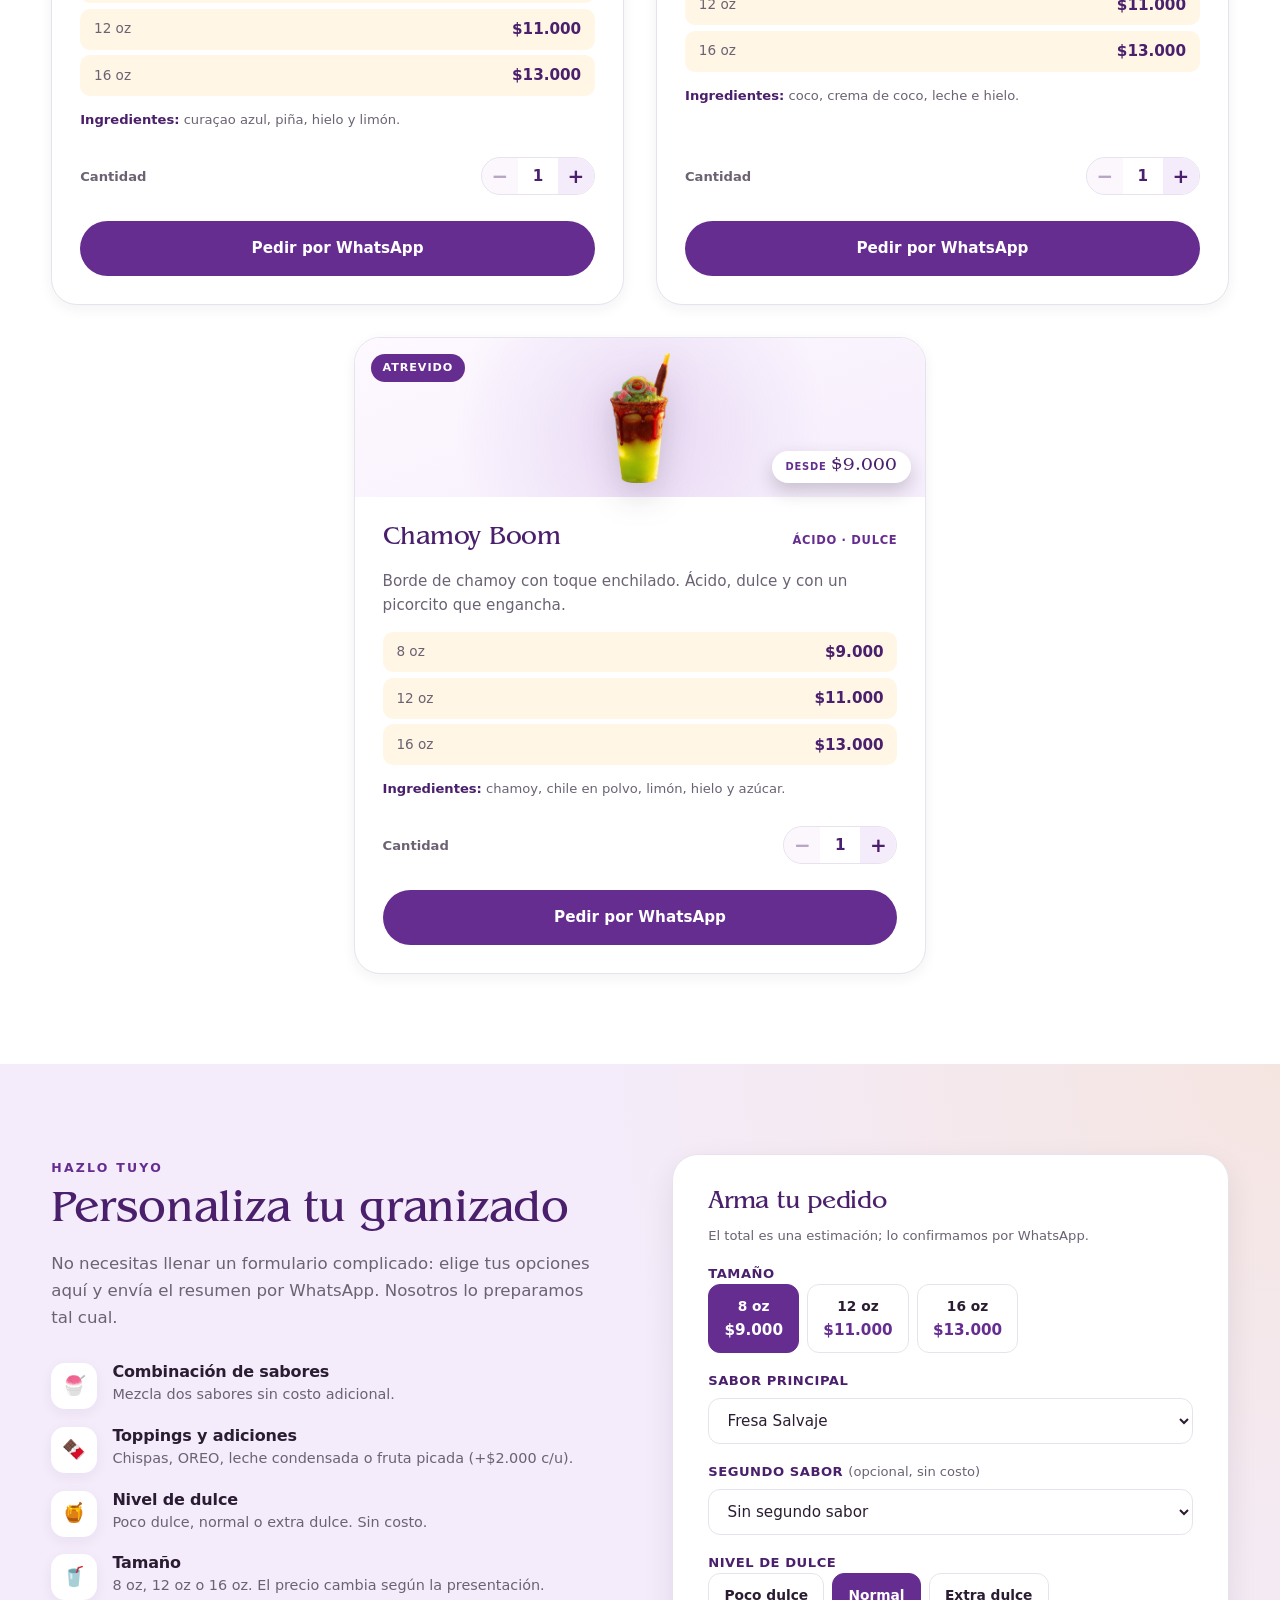
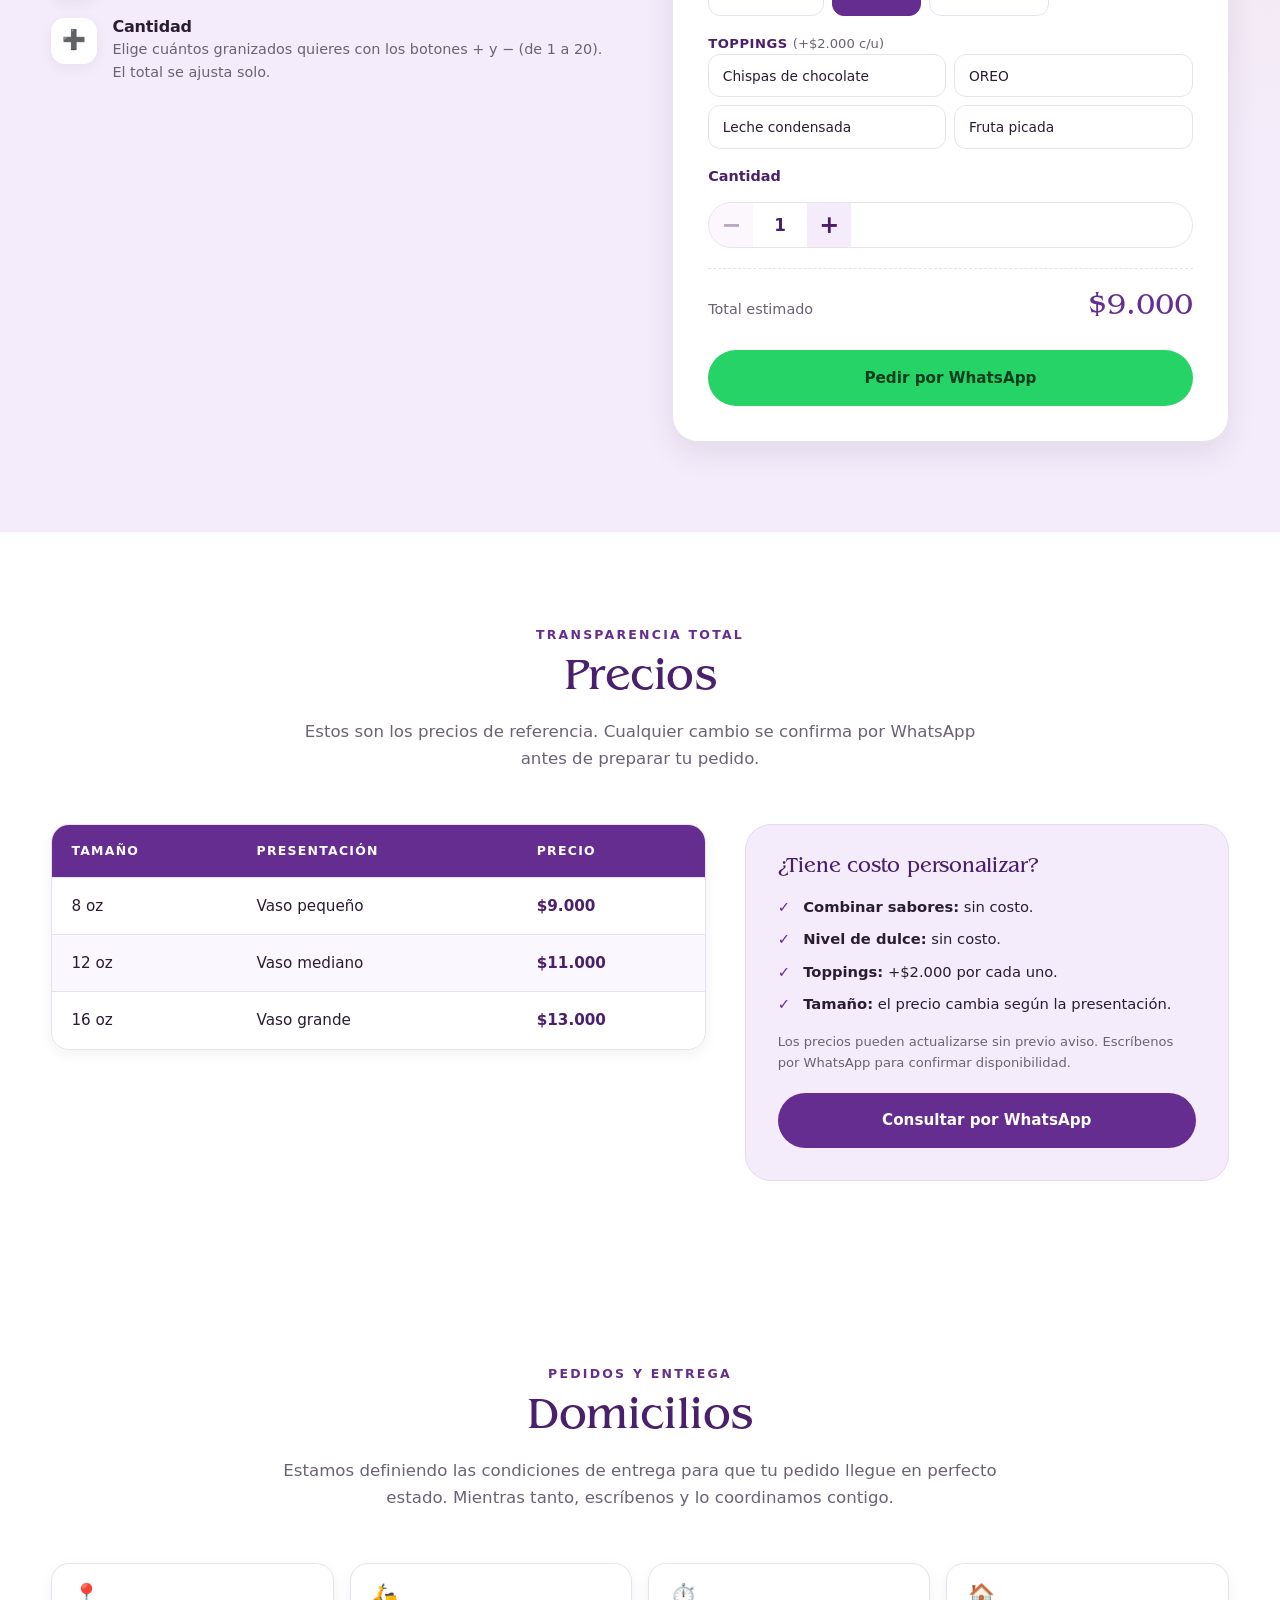
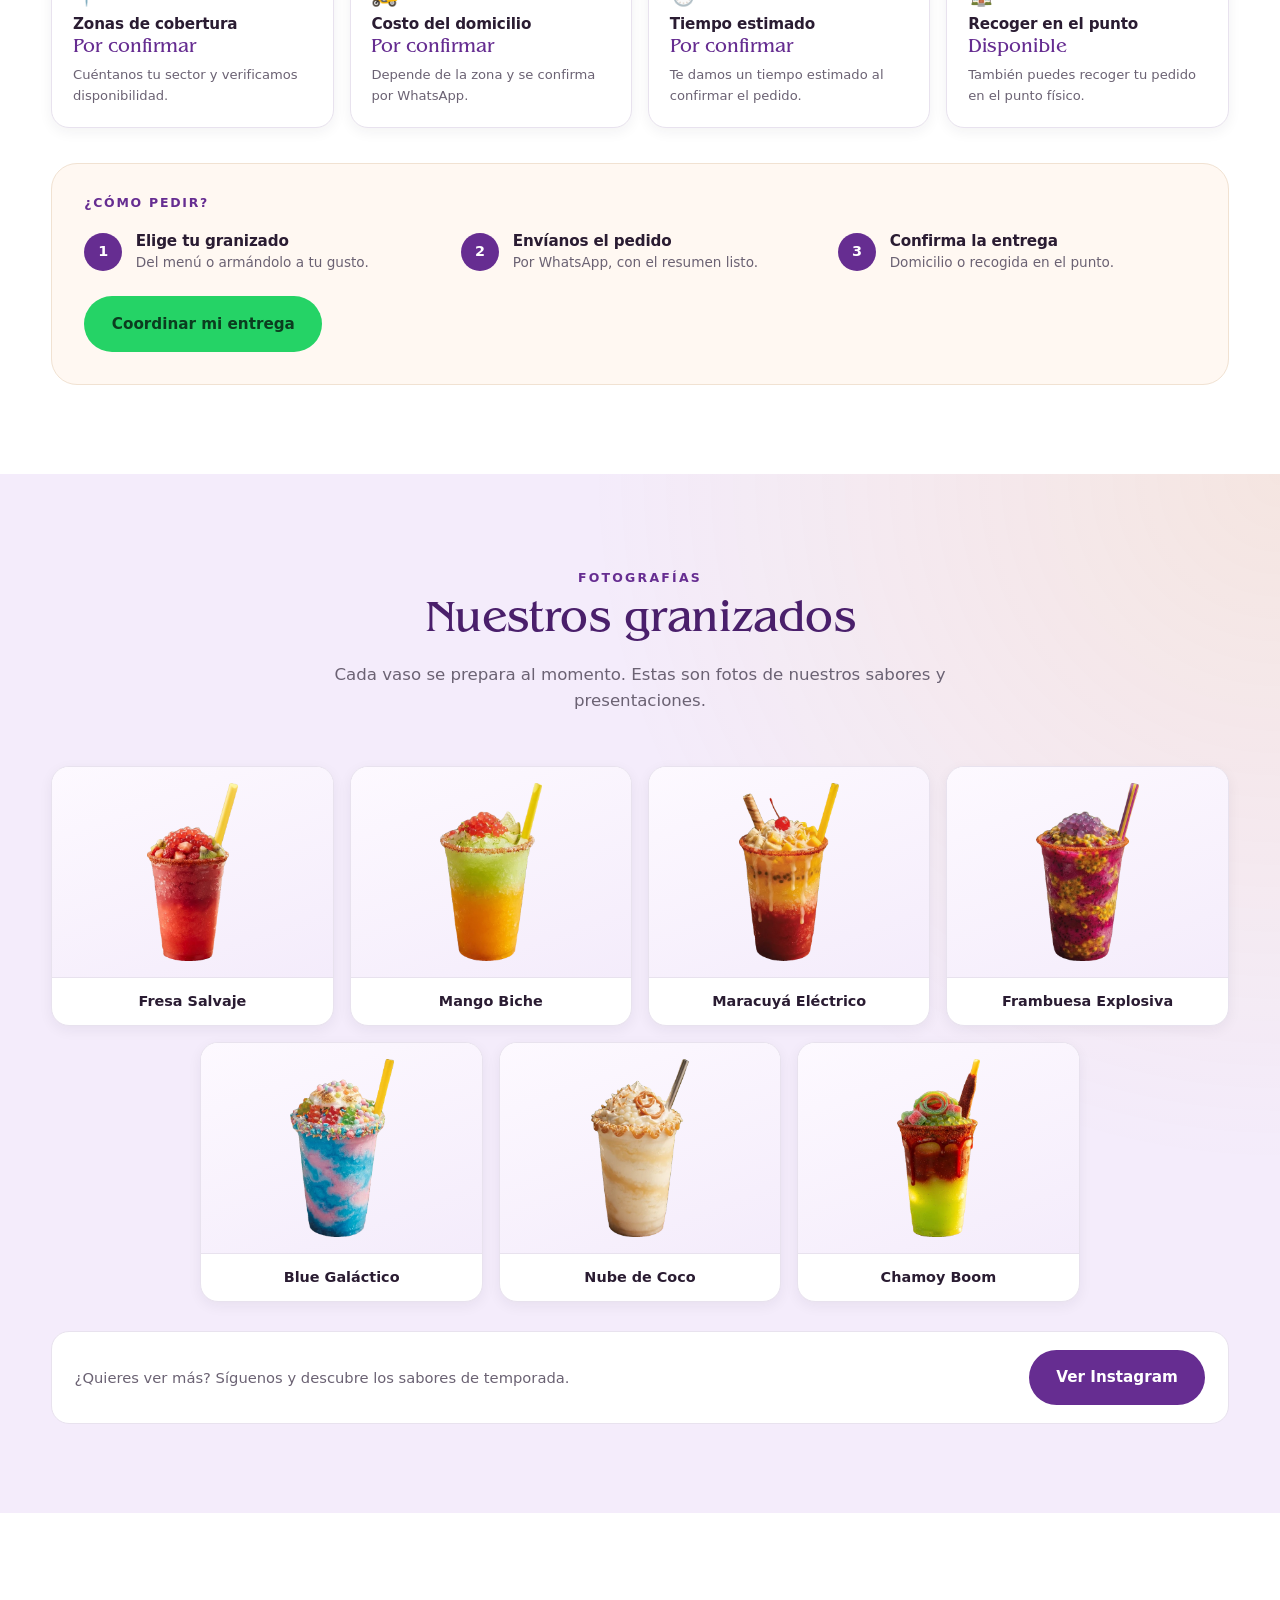
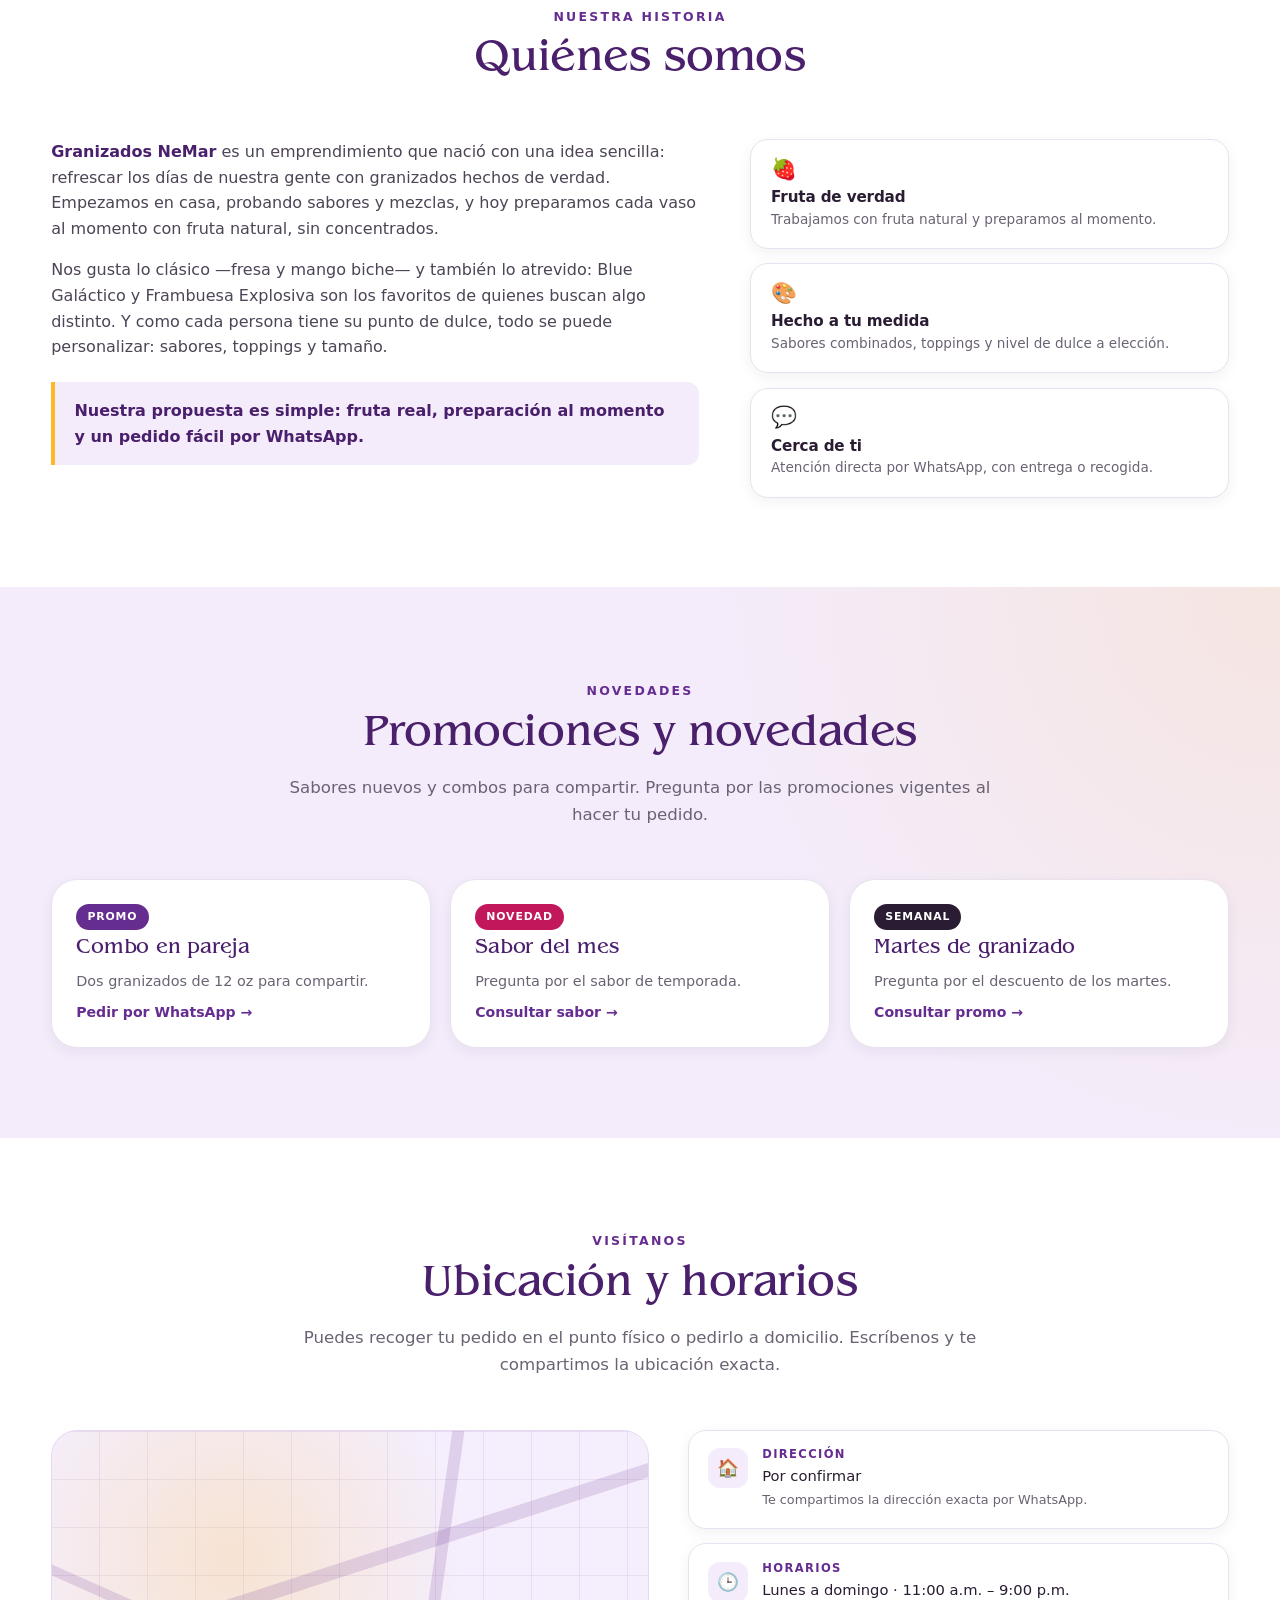
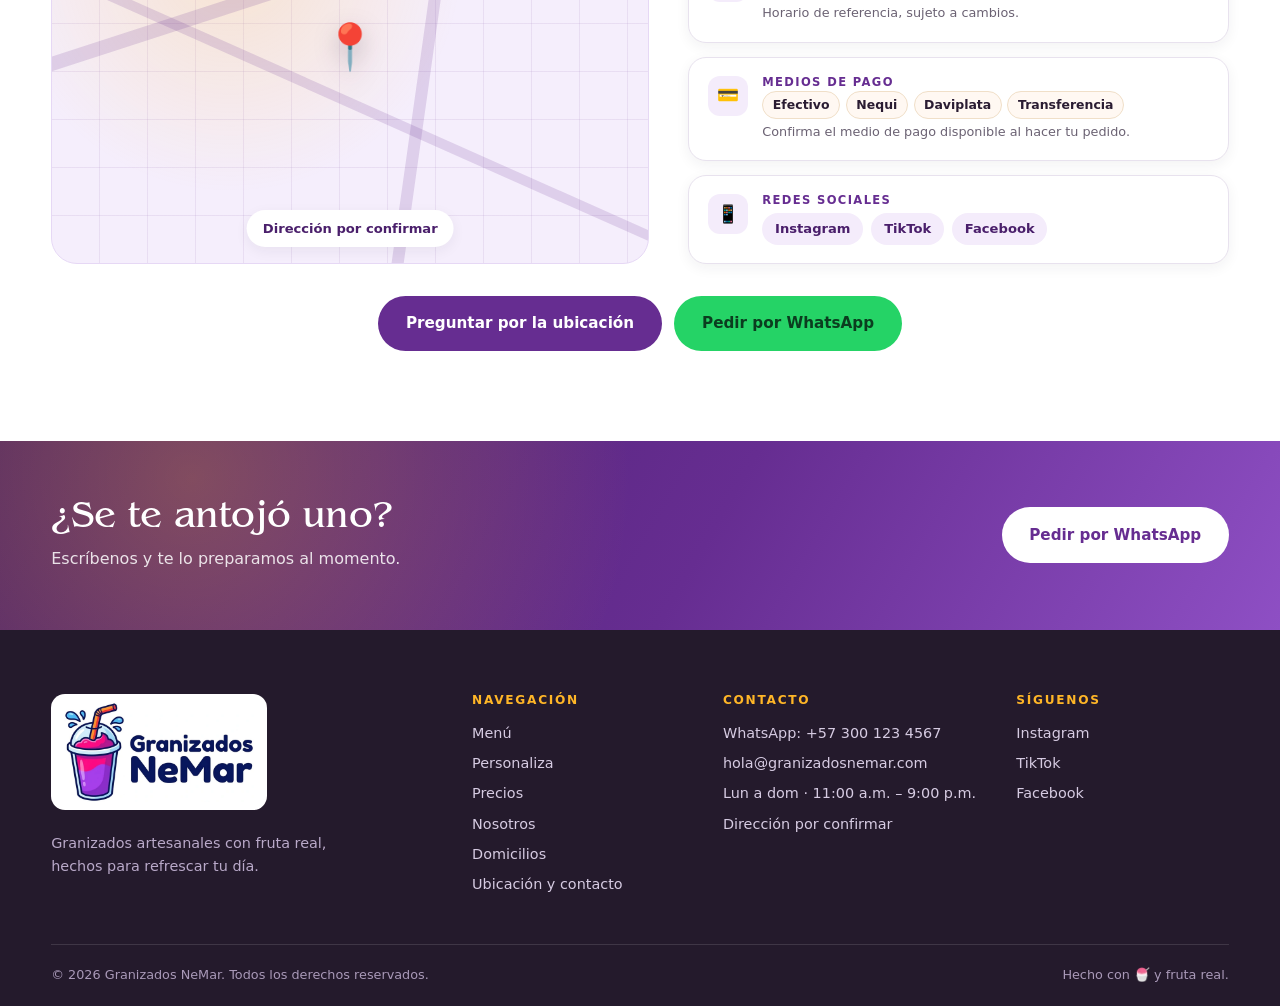
==== commit bd0fcafa: "Muestra la cantidad en la lista de personalizacion" ====
--- a/index.html
+++ b/index.html
@@ -412,6 +412,13 @@
               <div>
                 <h3>Tamaño</h3>
                 <p>8 oz, 12 oz o 16 oz. El precio cambia según la presentación.</p>
+              </div>
+            </li>
+            <li>
+              <span class="option-icon" aria-hidden="true">➕</span>
+              <div>
+                <h3>Cantidad</h3>
+                <p>Elige cuántos granizados quieres con los botones + y − (de 1 a 20). El total se ajusta solo.</p>
               </div>
             </li>
           </ul>
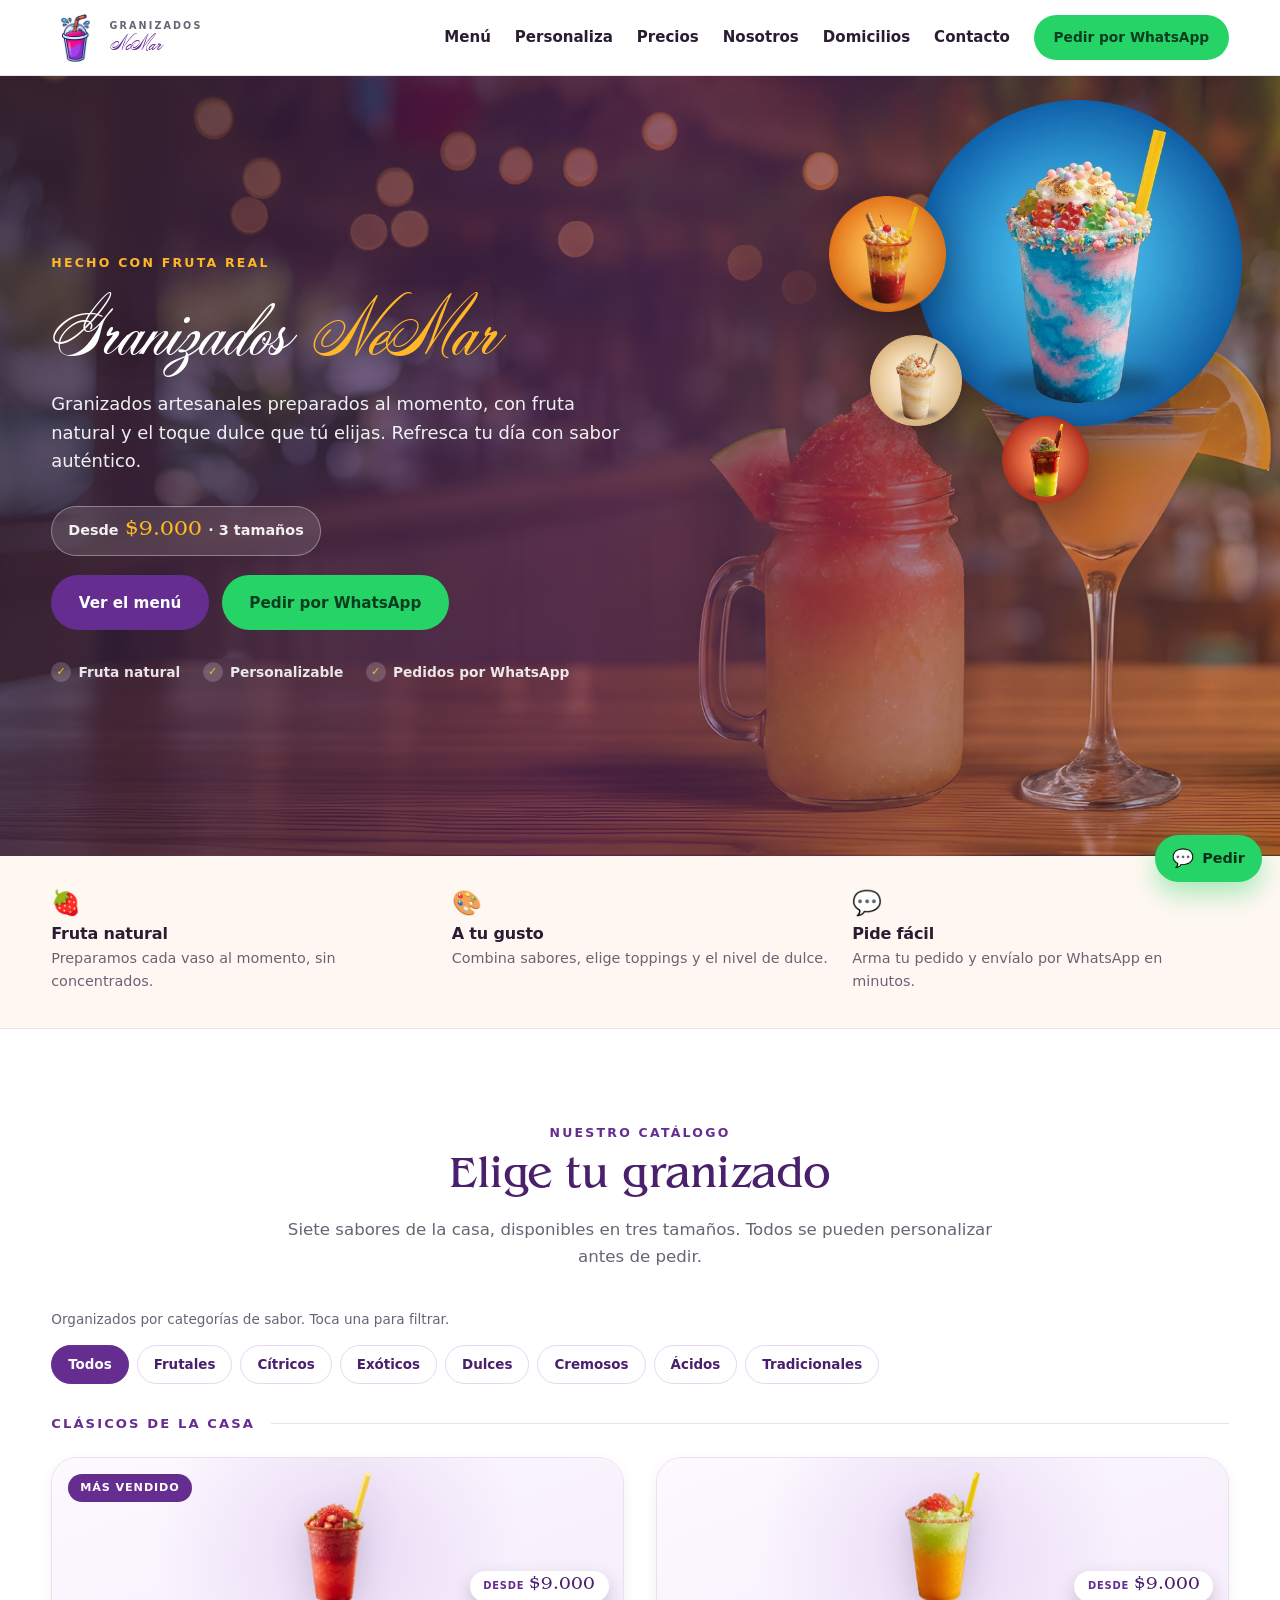
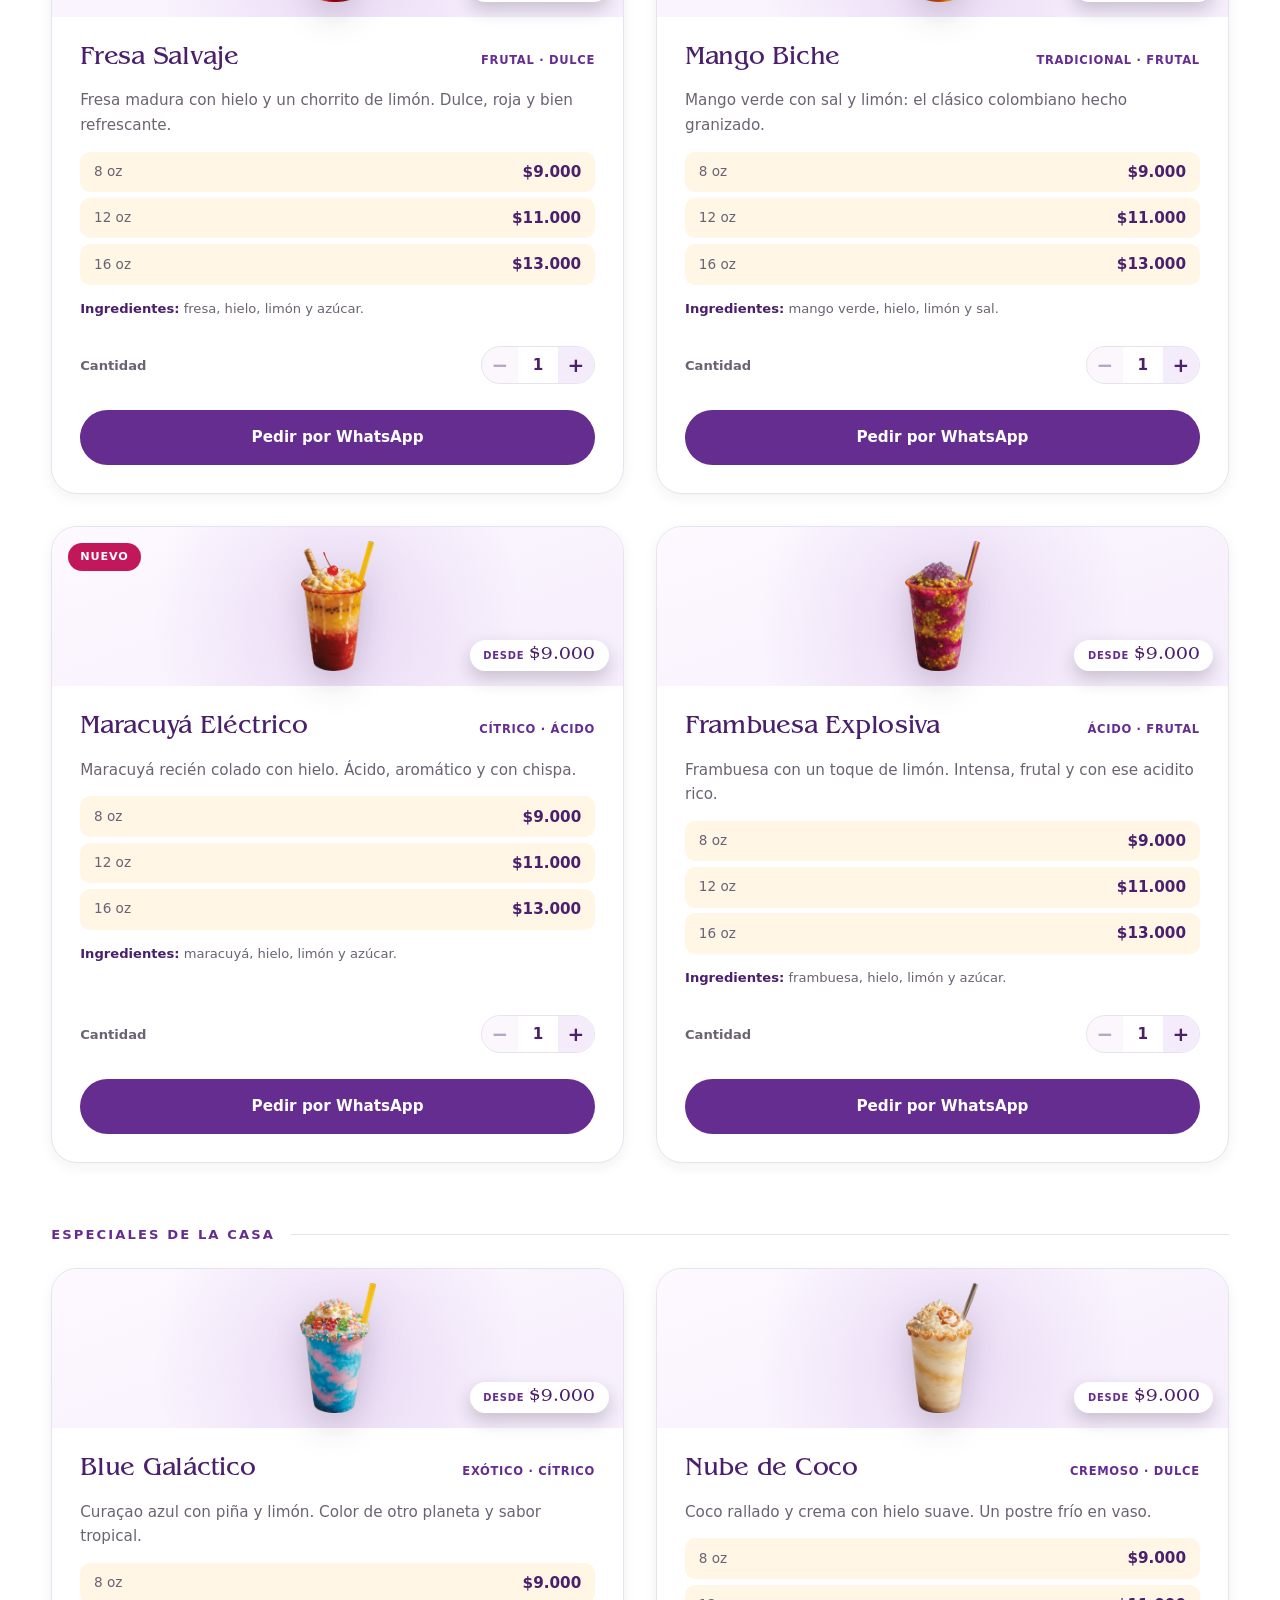
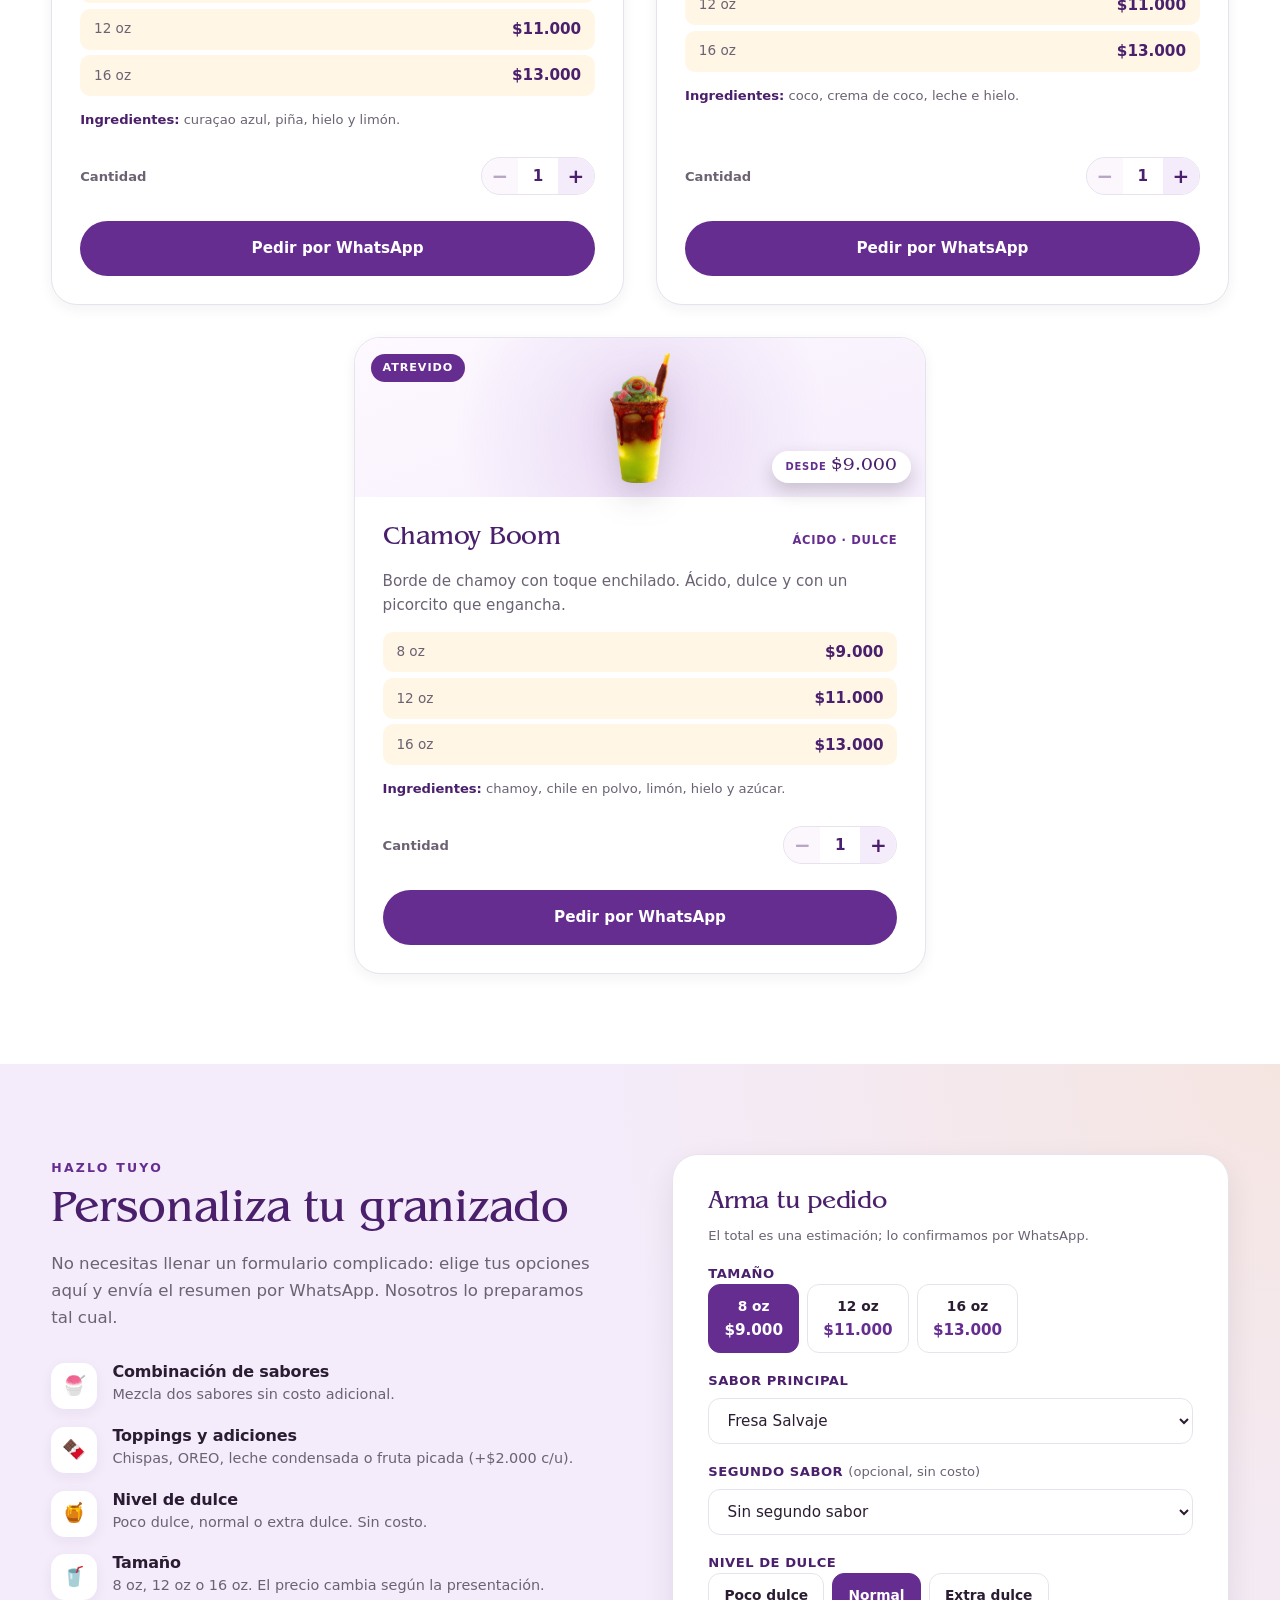
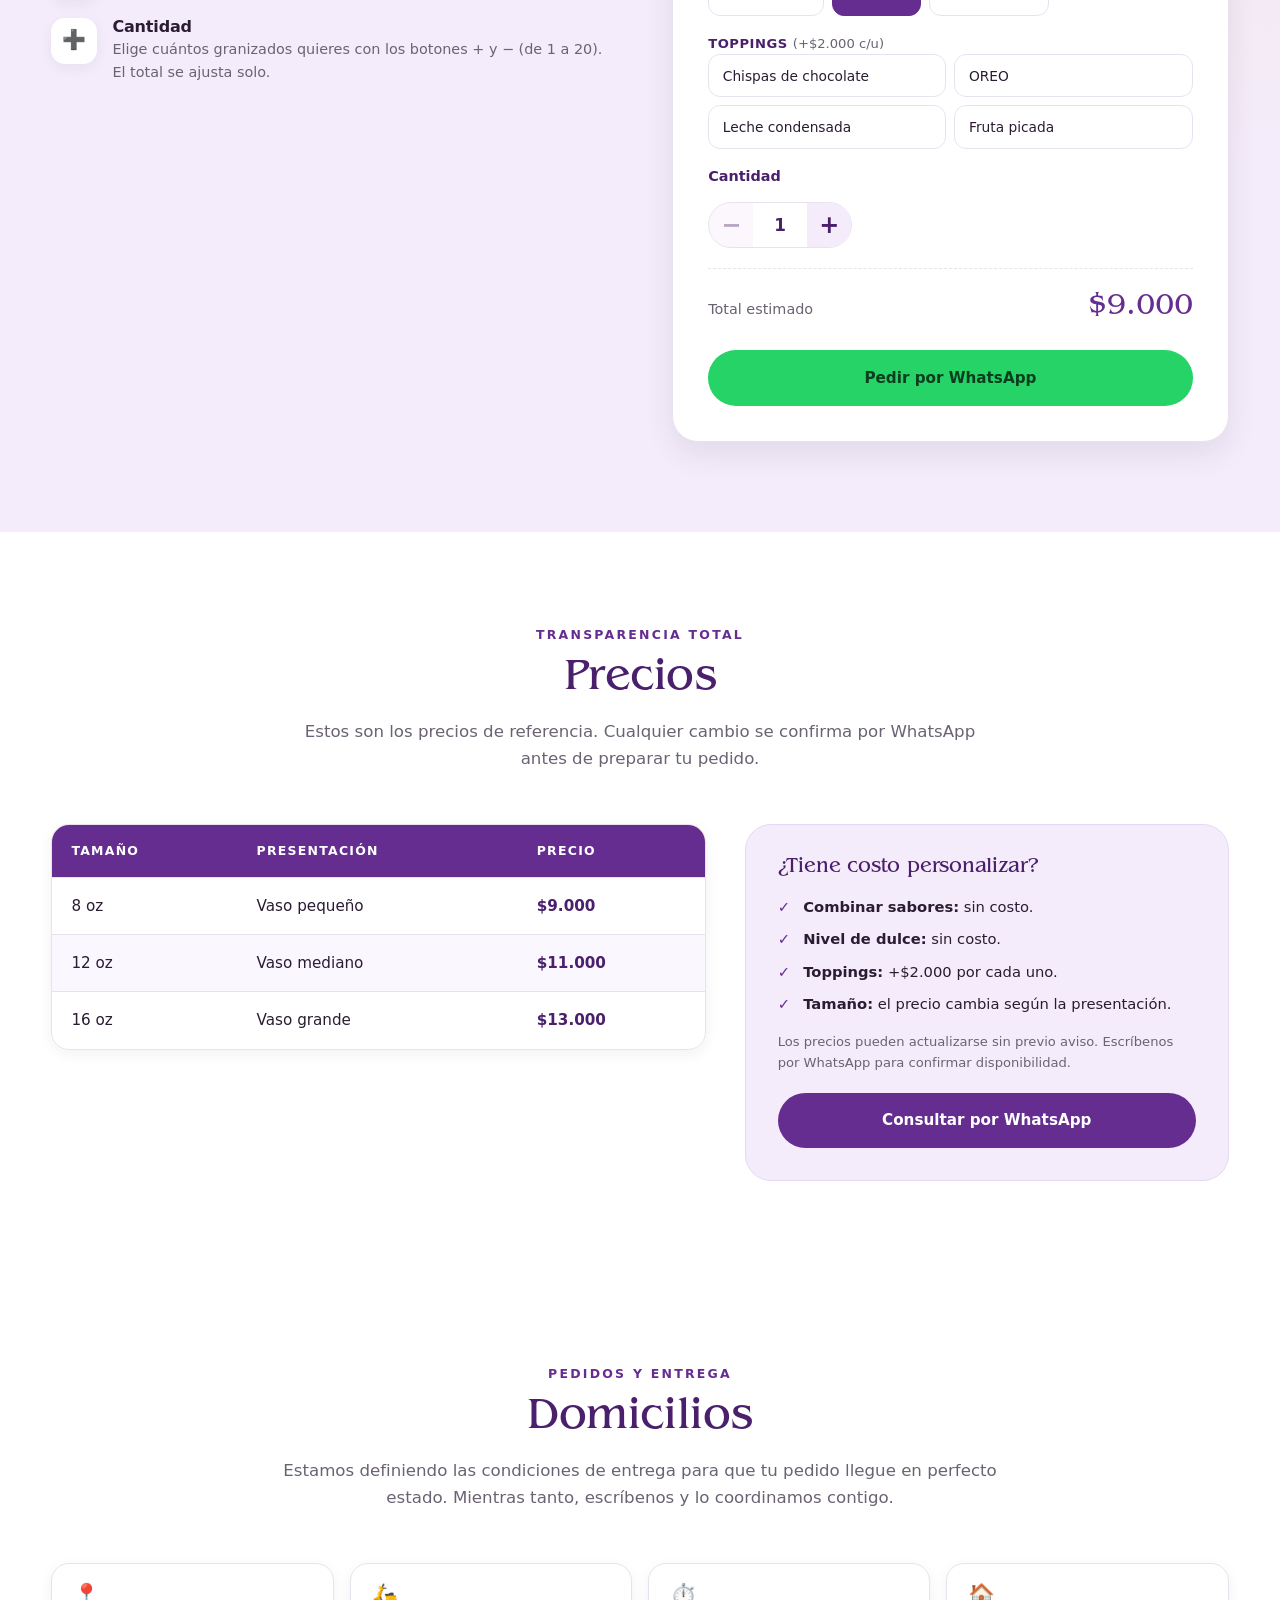
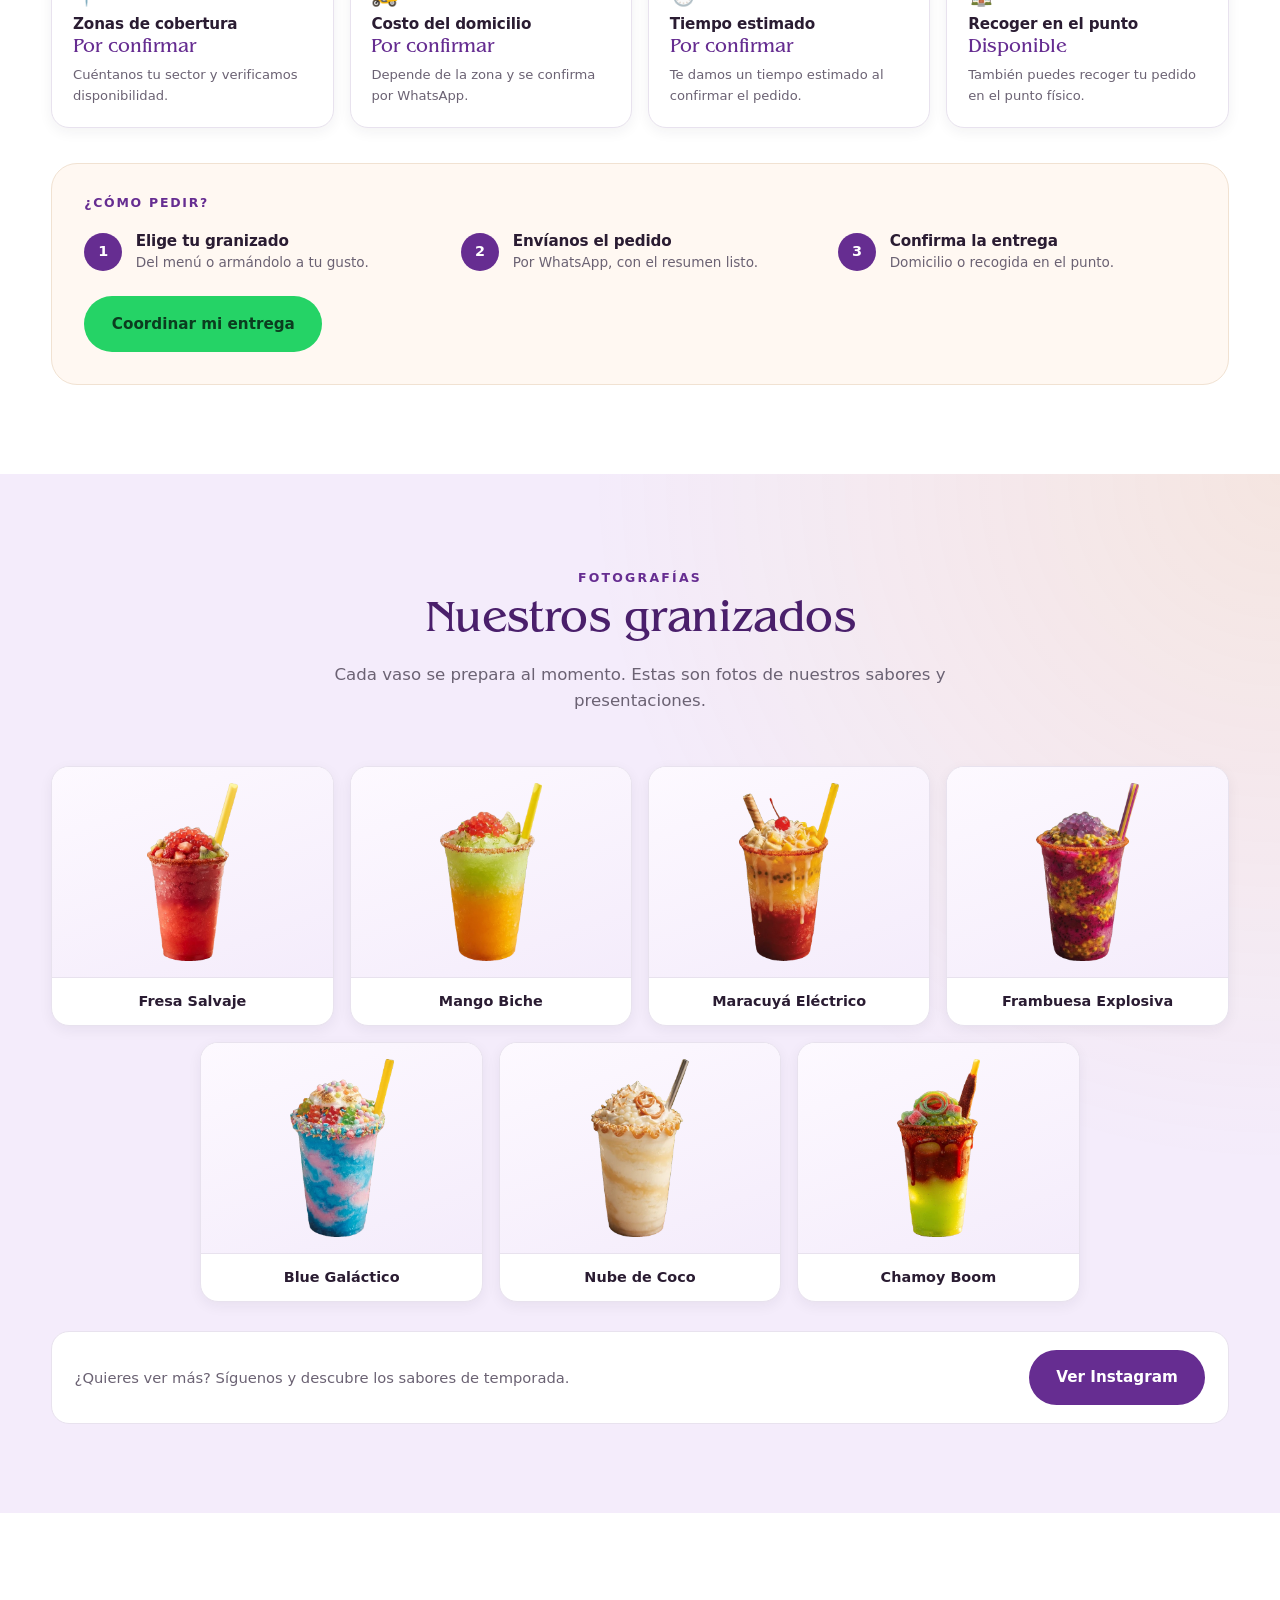
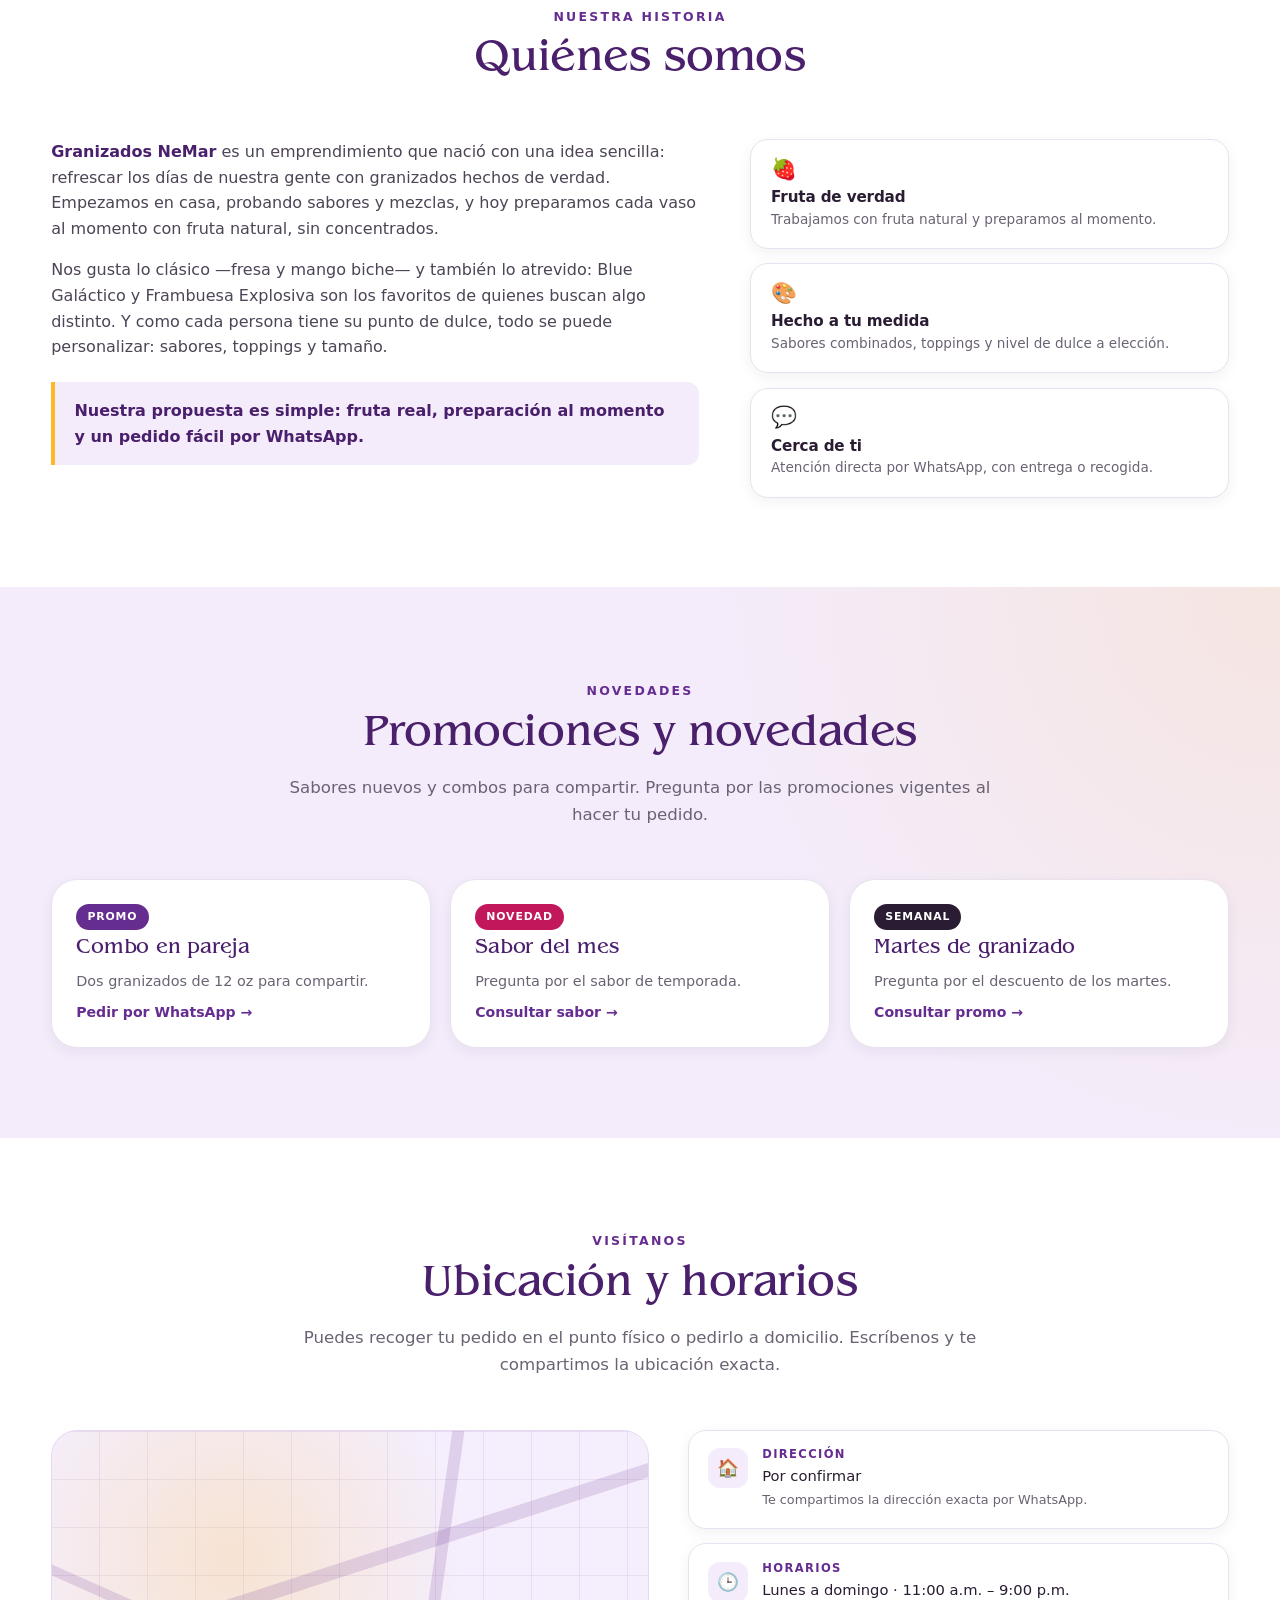
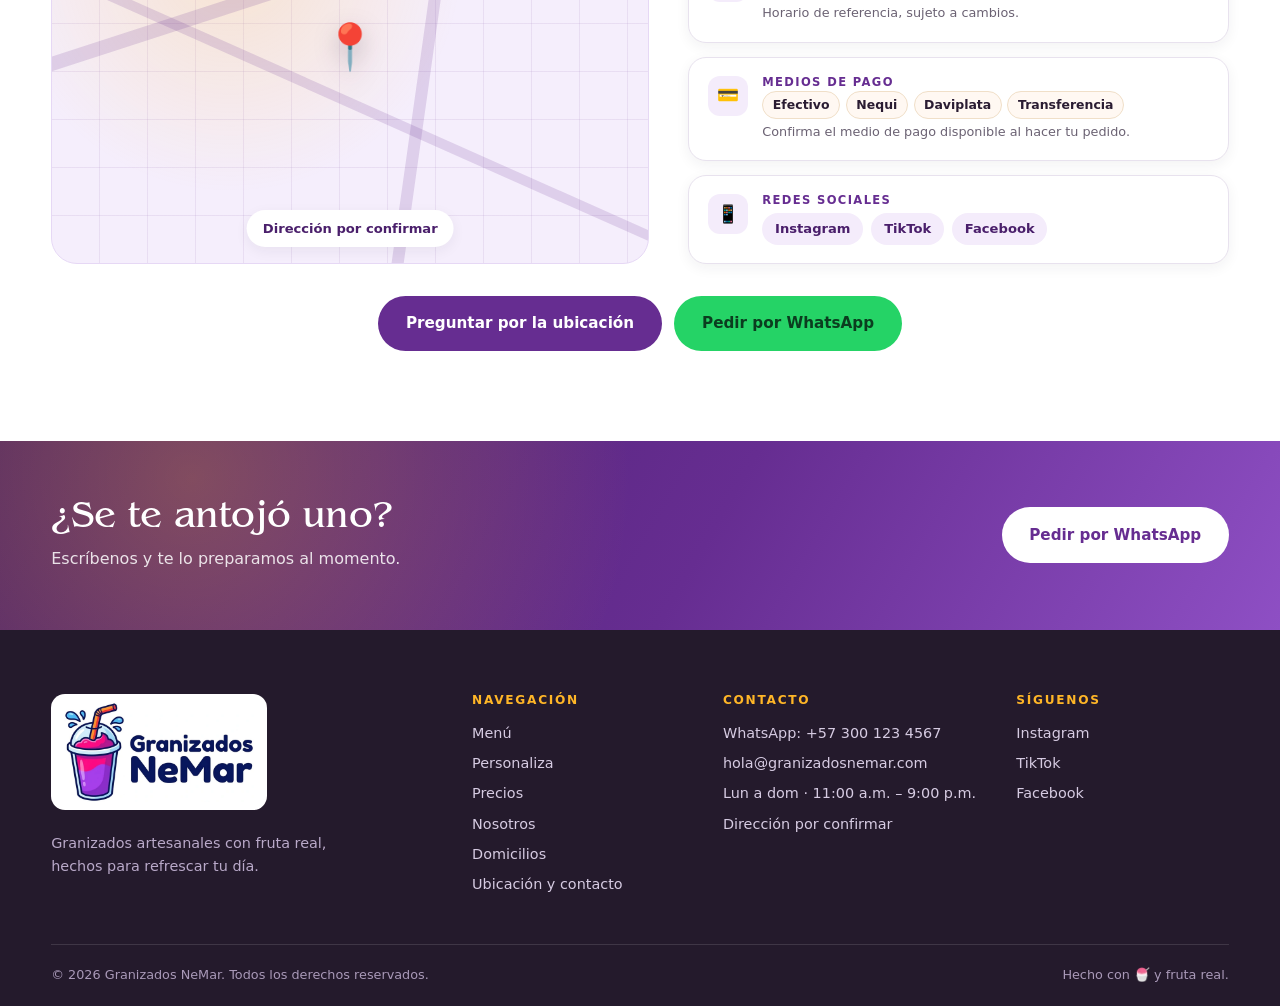
==== commit ad9d0520: "Recorta el selector de cantidad a su tamano justo" ====
--- a/index.html
+++ b/index.html
@@ -6,7 +6,7 @@
   <title>Granizados NeMar | Granizados artesanales con fruta real</title>
   <meta name="description" content="Granizados NeMar: granizados artesanales preparados al momento con fruta natural. Elige sabores, toppings y nivel de dulce. Pide por WhatsApp.">
   <meta name="theme-color" content="#662D91">
-  <link rel="stylesheet" href="styles.css?v=15">
+  <link rel="stylesheet" href="styles.css?v=16">
 </head>
 <body>
   <a class="skip-link" href="#menu">Saltar al menú</a>
--- a/styles.css
+++ b/styles.css
@@ -944,6 +944,8 @@
 .qty-control {
   display: inline-flex;
   align-items: center;
+  justify-self: start;
+  width: fit-content;
   border: 1px solid var(--linea);
   border-radius: 999px;
   overflow: hidden;
